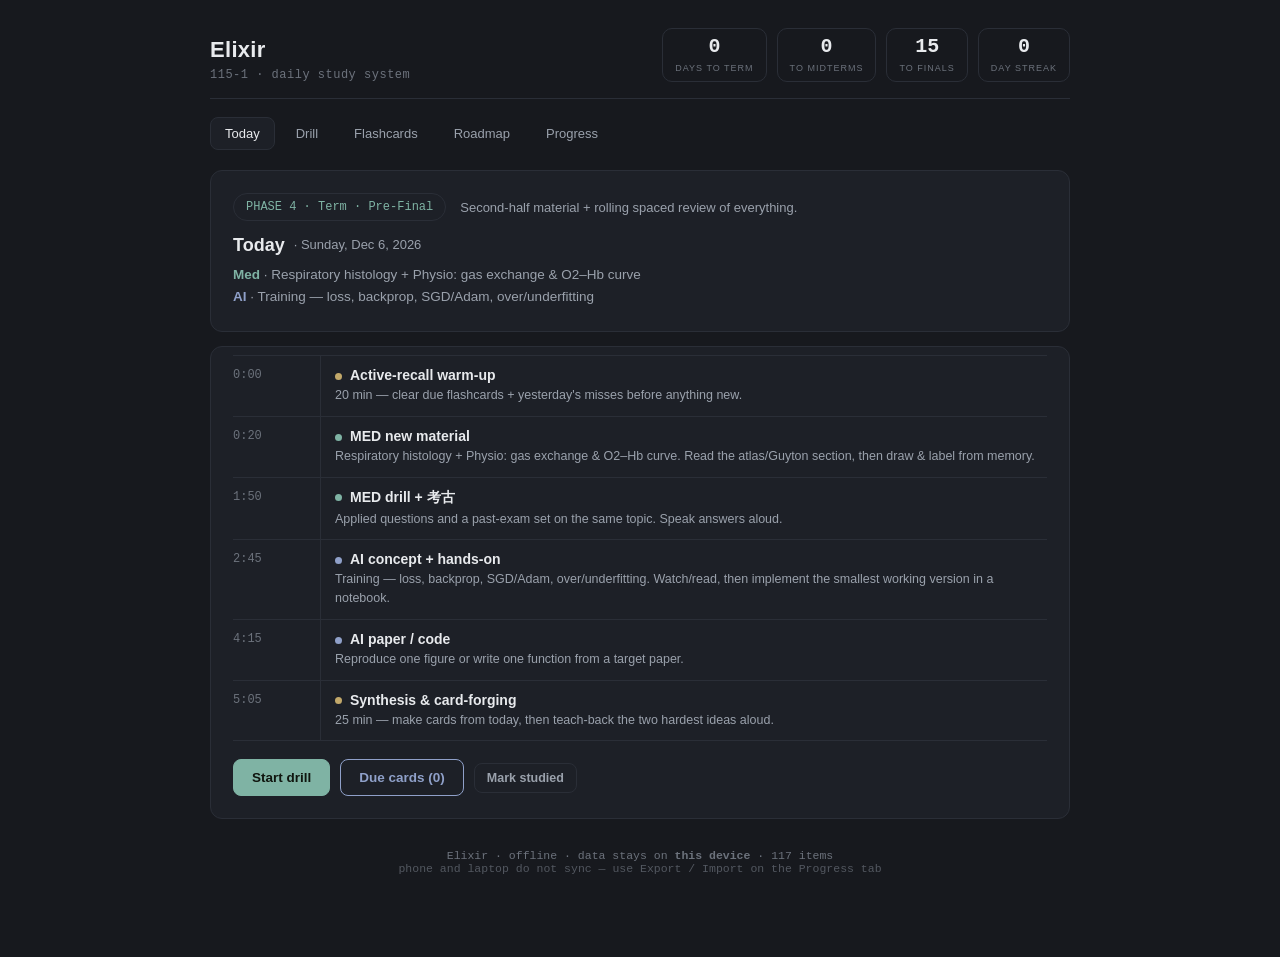
==== elixir/index.html @ cffb3dce "Site + Elixir web app" ====
<!DOCTYPE html>
<html lang="en">
<head>
<meta charset="UTF-8">
<meta name="viewport" content="width=device-width, initial-scale=1.0, viewport-fit=cover">
<meta name="description" content="Elixir — 115-1 daily study system: spaced repetition, drills, roadmap.">
<meta name="theme-color" content="#17191e">
<meta name="color-scheme" content="dark">
<link rel="manifest" href="./manifest.webmanifest">
<link rel="icon" href="./icon.svg" type="image/svg+xml">
<link rel="apple-touch-icon" href="./icon-180.png">
<meta name="apple-mobile-web-app-capable" content="yes">
<meta name="mobile-web-app-capable" content="yes">
<meta name="apple-mobile-web-app-status-bar-style" content="black-translucent">
<meta name="apple-mobile-web-app-title" content="Elixir">
<title>Elixir · 115-1</title>
<style>
:root{
  --bg:#17191e; --panel:#1d2027; --panel2:#1a1d23; --line:#2a2e37;
  --ink:#e8eaed; --dim:#9aa1ac; --faint:#6c727c;
  --acc:#7fb3a4; --acc2:#8fa0c9; --hot:#c07f79; --gold:#c2a86a; --good:#82b493;
  --med:#7fb3a4; --ai:#8fa0c9;
  --mono:ui-monospace,"SF Mono","JetBrains Mono",Menlo,Consolas,monospace;
  --sans:-apple-system,BlinkMacSystemFont,"Segoe UI",Roboto,"Noto Sans TC",sans-serif;
}
*{box-sizing:border-box}
html,body{margin:0;padding:0;background:var(--bg);color:var(--ink);font-family:var(--sans);-webkit-font-smoothing:antialiased}
body{min-height:100vh;background:var(--bg)}
.wrap{max-width:900px;margin:0 auto;padding:28px 20px 80px}
header{display:flex;align-items:flex-end;justify-content:space-between;gap:16px;flex-wrap:wrap;border-bottom:1px solid var(--line);padding-bottom:16px;margin-bottom:18px}
.brand h1{margin:0;font-size:22px;letter-spacing:.3px;font-weight:600}
.brand .sub{color:var(--faint);font-size:12px;margin-top:5px;font-family:var(--mono);letter-spacing:.5px}
.counters{display:flex;gap:10px;flex-wrap:wrap}
.count{background:transparent;border:1px solid var(--line);border-radius:10px;padding:8px 12px;text-align:center;min-width:72px}
.count .n{font-size:20px;font-weight:600;font-family:var(--mono);line-height:1;color:var(--ink)}
.count .l{font-size:9px;color:var(--faint);text-transform:uppercase;letter-spacing:1px;margin-top:6px}
.count.hot .n,.count.acc .n,.count.gold .n{color:var(--ink)}
nav{display:flex;gap:6px;flex-wrap:wrap;margin-bottom:20px}
nav button{background:transparent;border:1px solid transparent;color:var(--dim);padding:8px 14px;border-radius:8px;font-size:13px;font-weight:500;cursor:pointer;transition:.15s;font-family:var(--sans)}
nav button:hover{color:var(--ink)}
nav button.on{background:var(--panel);color:var(--ink);border-color:var(--line)}
.panel{background:var(--panel);border:1px solid var(--line);border-radius:12px;padding:22px;margin-bottom:14px}
.panel h2{margin:0 0 4px;font-size:18px;display:flex;align-items:center;gap:9px}
.panel h2 .tag{font-size:10px;font-family:var(--mono);padding:3px 8px;border-radius:6px;letter-spacing:.5px}
.tag.med{background:rgba(127,179,164,.16);color:var(--med)} .tag.ai{background:rgba(143,160,201,.16);color:var(--ai)}
.muted{color:var(--dim);font-size:13.5px;line-height:1.6}
.phase-banner{display:flex;align-items:center;gap:14px;flex-wrap:wrap;margin-bottom:14px}
.phase-pill{font-family:var(--mono);font-size:12px;padding:6px 12px;border-radius:20px;border:1px solid var(--line);color:var(--acc);background:transparent}
.phase-desc{color:var(--dim);font-size:13px}
.block{display:grid;grid-template-columns:88px 1fr;gap:0;border-top:1px solid var(--line)}
.block:last-child{border-bottom:1px solid var(--line)}
.block .t{font-family:var(--mono);font-size:12px;color:var(--faint);padding:12px 12px 12px 0;border-right:1px solid var(--line)}
.block .c{padding:11px 0 11px 14px}
.block .c .k{font-weight:600;font-size:14px}
.block .c .k .dot{display:inline-block;width:7px;height:7px;border-radius:50%;margin-right:8px;vertical-align:middle}
.dot.med{background:var(--med)} .dot.ai{background:var(--ai)} .dot.both{background:var(--gold)}
.block .c .d{color:var(--dim);font-size:12.5px;margin-top:3px;line-height:1.5}
.btn{background:var(--acc);color:#10160f;border:1px solid var(--acc);padding:10px 18px;border-radius:8px;font-weight:600;font-size:13.5px;cursor:pointer;font-family:var(--sans);transition:.15s}
.btn:hover{filter:brightness(1.06)}
.btn.ghost{background:transparent;border:1px solid var(--line);color:var(--dim)}
.btn.ghost:hover{border-color:var(--dim);color:var(--ink)}
.btn.ai{background:transparent;border:1px solid var(--acc2);color:var(--acc2)}
.btn.ai:hover{background:rgba(143,160,201,.08)}
.btn.hot{background:transparent;border:1px solid var(--hot);color:var(--hot)}
.btn.sm{padding:7px 12px;font-size:12.5px}
.row{display:flex;gap:10px;flex-wrap:wrap;align-items:center}
.chip{background:transparent;border:1px solid var(--line);border-radius:20px;padding:6px 13px;font-size:12.5px;color:var(--dim);cursor:pointer;user-select:none;transition:.12s}
.chip.on{border-color:var(--acc);color:var(--acc)}
.chip.ai.on{border-color:var(--acc2);color:var(--acc2)}
label.f{font-size:12px;color:var(--faint);text-transform:uppercase;letter-spacing:1px;display:block;margin:0 0 8px}
select,input[type=number]{background:var(--panel2);border:1px solid var(--line);color:var(--ink);border-radius:8px;padding:8px 11px;font-family:var(--mono);font-size:13px}
.q-card{background:var(--panel2);border:1px solid var(--line);border-radius:12px;padding:20px;margin-top:14px}
.q-meta{display:flex;justify-content:space-between;align-items:center;margin-bottom:12px;font-family:var(--mono);font-size:11px;color:var(--faint)}
.q-domain{padding:3px 9px;border-radius:6px;letter-spacing:.5px}
.q-text{font-size:16px;line-height:1.55;font-weight:500;margin-bottom:16px}
.opt{display:block;width:100%;text-align:left;background:var(--panel);border:1px solid var(--line);color:var(--ink);padding:13px 15px;border-radius:9px;margin-bottom:9px;cursor:pointer;font-size:14px;transition:.12s;font-family:var(--sans)}
.opt:hover{border-color:var(--acc)}
.opt.correct{border-color:var(--good);background:rgba(130,180,147,.12);color:#bfe6cd}
.opt.wrong{border-color:var(--hot);background:rgba(192,127,121,.12);color:#e6bdba}
.opt.dim{opacity:.5}
.opt .ltr{font-family:var(--mono);color:var(--faint);margin-right:10px}
.exp{background:rgba(143,160,201,.06);border-left:2px solid var(--acc2);border-radius:0 8px 8px 0;padding:13px 15px;margin-top:14px;font-size:13.5px;line-height:1.6;color:#cdd6e0}
.exp b{color:var(--gold)}
.reveal{border:1px dashed var(--line);border-radius:10px;padding:22px;text-align:center;color:var(--dim);cursor:pointer;margin-top:14px;font-size:14px}
.reveal:hover{border-color:var(--acc);color:var(--acc)}
.grade-row{display:flex;gap:9px;margin-top:16px}
.grade-row button{flex:1;padding:12px;border-radius:9px;border:1px solid var(--line);background:transparent;color:var(--ink);cursor:pointer;font-weight:600;font-size:13px}
.g-again{border-color:var(--hot)!important;color:#e6bdba}
.g-good{border-color:var(--good)!important;color:#bfe6cd}
.g-easy{border-color:var(--acc)!important;color:var(--acc)}
.grade-row button:hover{filter:brightness(1.15)}
.progress-bar{height:7px;background:var(--panel2);border-radius:20px;overflow:hidden;border:1px solid var(--line)}
.progress-bar > i{display:block;height:100%;background:var(--acc);border-radius:20px;transition:width .4s}
.stat-grid{display:grid;grid-template-columns:repeat(auto-fit,minmax(140px,1fr));gap:12px}
.stat{background:var(--panel2);border:1px solid var(--line);border-radius:10px;padding:15px}
.stat .v{font-size:24px;font-weight:600;font-family:var(--mono)}
.stat .k{font-size:11px;color:var(--faint);text-transform:uppercase;letter-spacing:1px;margin-top:4px}
.dombar{margin-top:10px}
.dombar .lab{display:flex;justify-content:space-between;font-size:12px;margin-bottom:4px}
.dombar .lab .pct{font-family:var(--mono);color:var(--dim)}
.rm-phase{border-left:2px solid var(--line);padding:2px 0 2px 16px;margin-bottom:20px;position:relative}
.rm-phase::before{content:"";position:absolute;left:-6px;top:5px;width:9px;height:9px;border-radius:50%;background:var(--acc)}
.rm-phase h3{margin:0 0 3px;font-size:15px}
.rm-phase .when{font-family:var(--mono);font-size:11.5px;color:var(--gold);margin-bottom:7px}
.rm-phase ul{margin:6px 0 0;padding-left:18px;color:var(--dim);font-size:13px;line-height:1.7}
.hide{display:none}
.foot{text-align:center;color:var(--faint);font-size:11.5px;margin-top:30px;font-family:var(--mono)}
.kbd{font-family:var(--mono);font-size:11px;background:var(--panel);border:1px solid var(--line);border-radius:5px;padding:2px 6px;color:var(--dim)}
.empty{text-align:center;padding:36px 20px;color:var(--faint)}

/* ============ mobile / touch ============ */
html{-webkit-text-size-adjust:100%}
*{-webkit-tap-highlight-color:rgba(127,179,164,.18)}
@supports(padding:max(0px)){
  body{padding-left:env(safe-area-inset-left);padding-right:env(safe-area-inset-right)}
}
@media (max-width:720px){
  .wrap{padding:16px 14px calc(60px + env(safe-area-inset-bottom))}
  header{flex-direction:column;align-items:stretch;gap:13px;padding-bottom:13px;margin-bottom:14px}
  .brand h1{font-size:20px}
  .counters{display:grid;grid-template-columns:repeat(4,1fr);gap:7px}
  .count{min-width:0;padding:8px 3px;border-radius:9px}
  .count .n{font-size:17px}
  .count .l{font-size:7.5px;letter-spacing:.4px;margin-top:5px}
  /* nav becomes a horizontally scrollable strip, bleeding to the screen edge */
  nav{flex-wrap:nowrap;overflow-x:auto;-webkit-overflow-scrolling:touch;scrollbar-width:none;
      margin:0 -14px 16px;padding:0 14px 4px;gap:4px}
  nav::-webkit-scrollbar{display:none}
  nav button{flex:0 0 auto;padding:10px 15px;font-size:13.5px;min-height:42px}
  .panel{padding:16px 14px;border-radius:11px;margin-bottom:12px}
  .panel h2{font-size:16px;flex-wrap:wrap}
  .muted{font-size:13px}
  .block{grid-template-columns:66px 1fr}
  .block .t{font-size:11px;padding:11px 8px}
  .q-card{padding:16px 14px}
  .q-text{font-size:15.5px}
  .opt{padding:14px 14px;font-size:14.5px;margin-bottom:8px}
  .exp{padding:12px 13px;font-size:13px}
  .reveal{padding:26px 16px}
  .grade-row{gap:7px}
  .grade-row button{padding:15px 6px;font-size:13px}
  .stat-grid{grid-template-columns:repeat(2,1fr);gap:10px}
  .stat{padding:13px}
  .stat .v{font-size:21px}
  .chip{padding:9px 14px;font-size:13px}
  .btn{min-height:44px;display:inline-flex;align-items:center;justify-content:center}
  .btn.sm{min-height:38px}
  /* 16px prevents iOS Safari from zooming in when a field gets focus */
  select,input[type=number]{min-height:44px;font-size:16px}
  .rm-phase{padding-left:14px}
  .foot{font-size:11px;margin-top:24px}
}
@media (max-width:380px){
  .counters{grid-template-columns:repeat(2,1fr)}
  .stat-grid{grid-template-columns:1fr}
  .block{grid-template-columns:58px 1fr}
}
/* standalone (added to home screen): pad for the status bar */
@media (display-mode:standalone){
  .wrap{padding-top:calc(18px + env(safe-area-inset-top))}
}
</style>
</head>
<body>
<div class="wrap">
  <header>
    <div class="brand">
      <h1>Elixir</h1>
      <div class="sub">115-1 · daily study system</div>
    </div>
    <div class="counters">
      <div class="count acc"><div class="n" id="cd-term">—</div><div class="l">days to term</div></div>
      <div class="count gold"><div class="n" id="cd-mid">—</div><div class="l">to midterms</div></div>
      <div class="count hot"><div class="n" id="cd-fin">—</div><div class="l">to finals</div></div>
      <div class="count"><div class="n" id="st-streak">0</div><div class="l">day streak</div></div>
    </div>
  </header>

  <nav id="nav">
    <button data-t="today" class="on">Today</button>
    <button data-t="drill">Drill</button>
    <button data-t="cards">Flashcards</button>
    <button data-t="roadmap">Roadmap</button>
    <button data-t="progress">Progress</button>
  </nav>

  <section id="today">
    <div class="panel">
      <div class="phase-banner">
        <span class="phase-pill" id="phase-pill">—</span>
        <span class="phase-desc" id="phase-desc"></span>
      </div>
      <h2>Today <span class="muted" id="today-date" style="font-weight:400;font-size:13px"></span></h2>
      <p class="muted" id="today-focus" style="margin:8px 0 2px"></p>
    </div>
    <div class="panel" style="padding-top:8px">
      <div id="schedule"></div>
      <div class="row" style="margin-top:18px">
        <button class="btn" onclick="go('drill');buildDrillFromToday()">Start drill</button>
        <button class="btn ai" onclick="go('cards')">Due cards (<span id="due-inline">0</span>)</button>
        <button class="btn ghost sm" onclick="logStudy()">Mark studied</button>
      </div>
    </div>
  </section>

  <section id="drill" class="hide">
    <div class="panel" id="drill-setup">
      <h2>Drill</h2>
      <p class="muted">Pick domains, then answer. No peeking.</p>
      <div style="margin-top:16px">
        <label class="f">Domains</label>
        <div class="row" id="dom-chips"></div>
      </div>
      <div class="row" style="margin-top:16px;gap:22px">
        <div><label class="f">Difficulty</label>
          <select id="d-diff"><option value="0">All</option><option value="1">1 · core</option><option value="2">2 · applied</option><option value="3" selected>3 · hard</option></select></div>
        <div><label class="f">Questions</label>
          <input type="number" id="d-count" value="20" min="3" max="60" style="width:80px"></div>
        <div style="align-self:flex-end"><button class="btn" onclick="startDrill()">Start →</button></div>
      </div>
    </div>
    <div id="drill-run" class="hide">
      <div class="panel">
        <div class="row" style="justify-content:space-between">
          <div class="muted" id="drill-prog" style="font-family:var(--mono)"></div>
          <div class="muted" id="drill-score" style="font-family:var(--mono)"></div>
        </div>
        <div class="progress-bar" style="margin-top:10px"><i id="drill-bar" style="width:0%"></i></div>
        <div id="drill-q"></div>
        <div class="row" style="margin-top:16px">
          <button class="btn ghost sm" id="drill-next" onclick="nextDrill()" disabled>Next →</button>
          <button class="btn ghost sm" onclick="quitDrill()">Quit</button>
        </div>
      </div>
    </div>
    <div id="drill-done" class="hide"></div>
  </section>

  <section id="cards" class="hide">
    <div class="panel">
      <h2>Spaced Repetition <span class="tag med" id="due-count">0 due</span></h2>
      <p class="muted">Leitner spaced repetition. Grade honestly — hard cards return sooner.</p>
      <div class="row" style="margin-top:14px">
        <button class="btn" onclick="startCards('due')">Study due cards</button>
        <button class="btn ai" onclick="startCards('new')">Learn new cards</button>
        <button class="btn ghost sm" onclick="startCards('all')">Cram all</button>
      </div>
    </div>
    <div id="card-run" class="hide"></div>
  </section>

  <section id="roadmap" class="hide">
    <div class="panel">
      <h2>Master Roadmap — Summer Runway → 115-1</h2>
      <p class="muted">Today is <b id="rm-today"></b>. Eight-week runway to pre-teach the core, then keep-up + spaced review through the term. Full detail in <span class="kbd">Roadmap.md</span>.</p>
      <div id="rm-body" style="margin-top:18px"></div>
    </div>
  </section>

  <section id="progress" class="hide">
    <div class="panel">
      <h2>Progress</h2>
      <div class="stat-grid" id="stat-grid" style="margin-top:8px"></div>
    </div>
    <div class="panel">
      <h2>Accuracy by domain</h2>
      <div id="dom-stats" style="margin-top:10px"></div>
    </div>
    <div class="panel">
      <h2>Card maturity (Leitner boxes)</h2>
      <div id="box-stats" style="margin-top:10px"></div>
      <div class="row" style="margin-top:18px">
        <button class="btn ghost sm" onclick="exportState()">Export progress (JSON)</button>
        <button class="btn ghost sm" onclick="importState()">Import progress (JSON)</button>
        <button class="btn ghost sm" onclick="resetState()">Reset all data</button>
      </div>
    </div>
  </section>

  <div class="foot">Elixir · offline · data stays on <b>this device</b> · <span id="bank-n"></span> items<br>
    <span style="opacity:.7">phone and laptop do not sync — use Export / Import on the Progress tab</span></div>
</div>

<script>
/* domains: AN=Anatomy PH=Physiology HI=Histology EM=Embryology CV=Computer Vision MI=Medical Imaging AI LLM=LLM basics */
const DOMAINS={AN:{n:"Anatomy",side:"med"},PH:{n:"Physiology",side:"med"},HI:{n:"Histology",side:"med"},EM:{n:"Embryology",side:"med"},CV:{n:"Computer Vision",side:"ai"},MI:{n:"Medical Imaging AI",side:"ai"},LLM:{n:"LLM Basics",side:"ai"}};
function m(dm,df,q,opts,ans,exp){return{dm,df,ty:"mcq",q,opts,ans,exp}}
function f(dm,df,q,ans,exp){return{dm,df,ty:"flash",q,ans,exp:exp||""}}
const BANK=[
m("AN",1,"A fracture at the surgical neck of the humerus most endangers which nerve?",["Radial nerve","Axillary nerve","Musculocutaneous nerve","Ulnar nerve"],1,"The <b>axillary nerve</b> (C5–C6) wraps the surgical neck with the posterior circumflex humeral artery. Injury → deltoid + teres minor weakness (impaired abduction) and 'regimental badge' sensory loss."),
m("AN",2,"An 'upper trunk' (C5–C6) brachial plexus injury classically produces which posture?",["Claw hand from a C8-T1 Klumpke injury","Waiter's tip, arm internally rotated","Wrist drop from a radial nerve lesion","Ape hand from a median nerve lesion"],1,"<b>Erb's palsy</b> (C5–C6) = 'waiter's tip'. Klumpke's (C8–T1) gives the claw hand."),
m("AN",1,"Which nerve is compressed in carpal tunnel syndrome?",["Ulnar nerve","Median nerve","Radial nerve","Anterior interosseous nerve"],1,"The <b>median nerve</b> travels with 9 flexor tendons under the flexor retinaculum. The ulnar nerve passes separately through Guyon's canal, so it is spared."),
m("AN",2,"The right recurrent laryngeal nerve hooks under which structure?",["Aortic arch","Right subclavian artery","Ligamentum arteriosum","Brachiocephalic vein"],1,"Right RLN loops under the <b>right subclavian artery</b>; the left loops under the aortic arch, so the left is more vulnerable to thoracic pathology."),
m("AN",2,"At which vertebral level does the IVC pass through the diaphragm?",["T8 (caval hiatus)","T10 (esophageal)","T12 (aortic)","L1"],0,"'T8 – ate (IVC); T10 – esophagus + vagus; T12 – aorta + thoracic duct + azygos.'"),
m("AN",3,"The floor of the anatomical snuffbox is formed mainly by which bone, whose fracture risks avascular necrosis?",["Lunate","Scaphoid","Trapezium","Hamate"],1,"The <b>scaphoid</b>'s retrograde blood supply means a waist fracture can cause AVN of the proximal pole. The radial artery crosses here."),
m("AN",1,"Which cranial nerves exit the jugular foramen?",["III, IV, VI","IX, X, XI","V1, V2, V3","VII, VIII"],1,"Jugular foramen: CN <b>IX, X, XI</b> plus the internal jugular vein and sigmoid sinus."),
f("AN",1,"Name the rotator cuff muscles (mnemonic).","SITS: Supraspinatus, Infraspinatus, Teres minor, Subscapularis.","Supraspinatus initiates abduction and is the most commonly torn; subscapularis internally rotates."),
f("AN",2,"Borders and contents of the femoral triangle.","Borders: inguinal ligament (sup), sartorius (lat), adductor longus (med). Floor: iliopsoas + pectineus. Contents lateral→medial = NAVEL: femoral Nerve, Artery, Vein, Empty space, Lymphatics.","The femoral nerve lies OUTSIDE the femoral sheath; artery, vein and canal are inside it."),
f("AN",2,"Unpaired anterior branches of the abdominal aorta and their levels.","Celiac trunk (T12), SMA (L1), IMA (L3).","These supply foregut, midgut and hindgut respectively — the same order as gut embryology."),
m("AN",2,"During a posterior triangle node biopsy, weakness of trapezius indicates injury to:",["Ansa cervicalis","Accessory nerve (CN XI)","Phrenic nerve","Long thoracic nerve"],1,"CN <b>XI</b> crosses the posterior triangle superficially → trapezius weakness (shoulder droop, weak shrug)."),
m("AN",3,"'Winging' of the scapula results from injury to which nerve/muscle?",["Long thoracic → serratus anterior","Thoracodorsal → latissimus dorsi","Dorsal scapular → rhomboids","Suprascapular → supraspinatus"],0,"The <b>long thoracic nerve (C5–C7)</b> supplies serratus anterior; injury → medial winging, worse on wall-push."),
f("AN",1,"Branches of the external carotid artery (mnemonic).","'Some Anatomists Like Freaking Out Poor Medical Students': Superior thyroid, Ascending pharyngeal, Lingual, Facial, Occipital, Posterior auricular, Maxillary, Superficial temporal.","Maxillary and superficial temporal are the terminal branches, within the parotid."),
m("AN",2,"Which structure passes through the foramen ovale of the sphenoid?",["Maxillary nerve (V2)","Mandibular nerve (V3)","Middle meningeal artery","Internal carotid artery"],1,"Foramen ovale → V3. V2 goes through foramen rotundum; the middle meningeal artery through foramen spinosum."),
m("PH",1,"The resting membrane potential of a neuron is closest to the equilibrium potential of which ion?",["Na+","K+","Ca2+","Cl-"],1,"At rest the membrane is most permeable to <b>K+</b>, so Vm sits near E_K (~ -90 mV). Opening Na+ channels drives depolarization toward E_Na."),
m("PH",2,"The plateau (phase 2) of a ventricular action potential is caused by:",["Fast Na+ influx through voltage-gated channels","Ca2+ influx balancing K+ efflux","K+ efflux with all Ca2+ channels shut","Cl- influx repolarizing the membrane"],1,"Phase 2 = inward <b>Ca2+ (L-type)</b> balancing outward K+, prolonging the AP and refractory period."),
m("PH",1,"By the Frank–Starling relationship, increasing preload (EDV) will:",["Decrease stroke volume","Increase stroke volume","Not change stroke volume","Decrease heart rate"],1,"Greater end-diastolic stretch → stronger contraction → <b>increased stroke volume</b>, matching output to venous return."),
m("PH",2,"Which change shifts the O2–hemoglobin curve to the RIGHT (offloading O2)?",["Decreased 2,3-BPG","Increased pH (alkalosis)","Increased CO2 and H+","Decreased temperature"],2,"Right shift = easier unloading: ↑CO2, ↑H+, ↑2,3-BPG, ↑temperature (<b>Bohr effect</b>). Fetal Hb and CO shift it left."),
m("PH",2,"Constriction of the EFFERENT arteriole (low-dose angiotensin II) has what effect on GFR?",["Decreases GFR","Increases GFR","No change","Abolishes filtration"],1,"Efferent constriction raises glomerular capillary pressure → <b>GFR rises</b> (filtration fraction increases). Afferent constriction lowers GFR."),
m("PH",2,"Which hormone increases collecting-duct water permeability via aquaporin-2?",["Aldosterone","ADH (vasopressin)","ANP","Renin"],1,"<b>ADH</b> binds V2 receptors → cAMP → inserts aquaporin-2 → water reabsorption. Aldosterone acts on Na+/K+ handling."),
m("PH",1,"The most important buffer system in blood plasma is:",["The phosphate buffer system","Bicarbonate / CO2","Hemoglobin in the blood","Ammonia in the renal tubule"],1,"The <b>bicarbonate–CO2</b> system dominates: CO2 tuned by lungs, HCO3- by kidney. pH = 6.1 + log([HCO3-]/(0.03·PCO2))."),
m("PH",3,"Renal clearance of which substance best estimates GFR?",["PAH","Glucose","Inulin","Creatinine (overestimates)"],2,"<b>Inulin</b> is freely filtered, not reabsorbed/secreted → clearance = GFR. PAH clearance ≈ renal plasma flow."),
f("PH",2,"State the Starling equation concept for capillary fluid movement.","Net filtration ∝ (Pc − Pi) − σ(πc − πi). Capillary hydrostatic pressure pushes fluid out; plasma oncotic pressure pulls it in.","Edema: ↑Pc (heart failure), ↓πc (hypoalbuminemia), ↑permeability, or lymphatic blockage."),
m("PH",1,"Insulin lowers glucose largely by translocating which transporter in muscle and fat?",["GLUT1","GLUT2","GLUT4","SGLT1"],2,"Insulin recruits <b>GLUT4</b> to the membrane. Brain (GLUT1/3) and liver/β-cells (GLUT2) are insulin-independent for uptake."),
m("PH",2,"The intrinsic rhythm of breathing is generated primarily by:",["Pontine pneumotaxic center","Pre-Bötzinger complex (medulla)","Carotid body","Hypothalamus"],1,"The <b>pre-Bötzinger complex</b> generates inspiratory rhythm; central chemoreceptors sense CSF pH (a proxy for CO2)."),
f("PH",2,"Distinguish obstructive vs restrictive lung disease by spirometry.","Obstructive (asthma, COPD): FEV1/FVC < 0.7. Restrictive (fibrosis): FEV1/FVC normal or high, but FVC and TLC reduced.","Obstruction: FEV1 falls more than FVC. Restriction: volumes shrink proportionally."),
m("PH",1,"At the neuromuscular junction, the transmitter and receptor are:",["Norepinephrine acting on α1 adrenoceptors","Acetylcholine on nicotinic receptors","Glutamate acting on NMDA receptors","Dopamine acting on D2 receptors"],1,"Motor neurons release <b>acetylcholine</b> onto <b>nicotinic</b> receptors; acetylcholinesterase terminates the signal."),
m("PH",2,"A rise in arterial pressure triggers the baroreceptor reflex, which:",["Increases sympathetic outflow to the heart","Decreases heart rate via increased vagal tone","Constricts arterioles to raise resistance","Raises arterial pressure still further"],1,"↑BP stretches carotid sinus (IX) and aortic arch (X) → medulla ↓sympathetic, ↑parasympathetic → <b>↓HR</b> and vasodilation."),
f("PH",3,"What generates the SA node pacemaker potential (phase 4)?","The 'funny' current I_f: Na+ influx through HCN channels, aided by T- then L-type Ca2+ channels, drifting to threshold.","Sympathetic (β1, cAMP) steepens phase 4 → faster; vagal ACh (M2) flattens it → slower."),
m("HI",1,"The epithelium lining the trachea is:",["Simple squamous, as in the alveoli","Pseudostratified ciliated columnar","Stratified squamous keratinized, as in skin","Transitional urothelium, as in the bladder"],1,"<b>Pseudostratified ciliated columnar</b> epithelium with goblet cells forms the mucociliary escalator."),
f("HI",1,"Three types of cartilage and a signature location for each.","Hyaline (articular/respiratory — most common), Elastic (ear, epiglottis), Fibrocartilage (IV discs, menisci, pubic symphysis).","Fibrocartilage has type I collagen and no perichondrium; it resists tension and compression."),
m("HI",1,"Multinucleated bone cells that resorb matrix, from the monocyte lineage, are:",["Osteoblasts","Osteocytes","Osteoclasts","Chondrocytes"],2,"<b>Osteoclasts</b> resorb bone in Howship's lacunae via H+ and cathepsin K. Osteoblasts build osteoid; trapped ones become osteocytes."),
m("HI",2,"Which junction forms the paracellular seal of the blood–brain barrier and apical epithelial seal?",["Desmosome (macula adherens)","Tight junction (zonula occludens)","Gap junction (connexon channels)","Hemidesmosome to the basement membrane"],1,"<b>Tight junctions</b> block paracellular flow and set apical–basal polarity. Desmosomes give strength; gap junctions couple cells."),
m("HI",2,"Kupffer cells are the resident macrophages of the:",["Renal glomerulus","Liver sinusoids","Splenic red pulp","Alveoli"],1,"<b>Kupffer cells</b> line hepatic sinusoids and clear gut-derived bacteria and aged RBCs."),
m("HI",2,"The epithelium of the urinary bladder is:",["Simple columnar","Transitional (urothelium)","Stratified squamous","Pseudostratified"],1,"<b>Transitional epithelium</b> has 'umbrella' cells that flatten as the bladder fills, remaining impermeable to urine."),
f("HI",1,"H&E staining: what do hematoxylin and eosin bind?","Hematoxylin (basic) stains acidic/basophilic structures blue-purple (nuclei, rough ER). Eosin (acidic) stains basic/eosinophilic structures pink (cytoplasm, collagen).","A plasma cell (rich rough ER) looks basophilic; collagen looks eosinophilic."),
f("HI",2,"Histological features of the three muscle types.","Skeletal: striated, multinucleated, peripheral nuclei. Cardiac: striated, central nucleus, intercalated discs. Smooth: non-striated, spindle cells, central single nucleus.","Intercalated discs (desmosomes + gap junctions) are the cardiac hallmark."),
m("HI",2,"In the renal corpuscle, the cells with foot processes (pedicels) forming filtration slits are:",["Mesangial cells","Podocytes","Endothelial cells","Juxtaglomerular cells"],1,"<b>Podocytes</b> (visceral Bowman's capsule) form slit diaphragms — the final size/charge barrier of the glomerular filter."),
m("HI",2,"Type II pneumocytes are characterized by:",["Thin cytoplasm specialized for gas exchange","Surfactant secretion and lamellar bodies","Forming the supporting bronchial cartilage","A ciliated apical surface clearing mucus"],1,"<b>Type II pneumocytes</b> are cuboidal, contain lamellar bodies, secrete surfactant, and act as alveolar stem cells. Type I do the gas exchange."),
f("HI",1,"Layers of the GI tract wall from lumen outward.","Mucosa (epithelium + lamina propria + muscularis mucosae), Submucosa (Meissner's plexus), Muscularis externa (Auerbach's plexus), Serosa/adventitia.","Submucosal (Meissner) plexus controls secretion; myenteric (Auerbach) plexus controls motility."),
m("HI",3,"The exocrine pancreas secretes enzymes from which structures; endocrine hormones from which?",["Islets / acini","Acini / islets of Langerhans","Ducts / acini","Centroacinar cells / ducts"],1,"Exocrine <b>acini</b> secrete zymogens; endocrine <b>islets of Langerhans</b> release insulin (β), glucagon (α), somatostatin (δ)."),
m("EM",1,"The three germ layers are established during which process, in which week?",["Fertilization, week 1","Gastrulation, week 3","Neurulation, week 4","Implantation, week 2"],1,"<b>Gastrulation</b> (week 3) converts the bilaminar disc into ectoderm, mesoderm and endoderm via the primitive streak."),
f("EM",1,"Major derivatives of ectoderm (including neural crest).","Surface ectoderm → epidermis, lens, inner ear. Neuroectoderm → CNS, retina. Neural crest → PNS ganglia, Schwann cells, melanocytes, adrenal medulla, aorticopulmonary septum, most facial bones.","Neural crest is the 'fourth germ layer'; its wide migration links skin, nerve and heart defects."),
m("EM",2,"Failure of the anterior (cranial) neuropore to close produces:",["Spina bifida","Anencephaly","Meningocele","Holoprosencephaly"],1,"Cranial neuropore failure → <b>anencephaly</b>. Caudal failure → spina bifida. Both are reduced by folate and raise maternal AFP."),
m("EM",2,"Pharyngeal arch 1 gives the muscles of mastication and which cranial nerve?",["CN VII (facial)","CN V (trigeminal)","CN IX (glossopharyngeal)","CN X (vagus)"],1,"Arch 1 → muscles of mastication, malleus/incus, maxilla & mandible, innervated by <b>CN V</b>. Arch 2 → VII, arch 3 → IX, arches 4/6 → X."),
f("EM",2,"Fates of the pharyngeal arch arteries (3rd, 4th, 6th).","3rd → common carotid + proximal internal carotid. 4th → arch of aorta (left) / proximal right subclavian (right). 6th → pulmonary arteries and (left) ductus arteriosus.","This asymmetry explains the recurrent laryngeal nerve courses."),
m("EM",2,"In the fetal heart, the foramen ovale shunts blood:",["Left atrium to right atrium","Right atrium to left atrium","Aorta to pulmonary artery","Ventricle to atrium"],1,"The <b>foramen ovale</b> shunts oxygenated blood right→left atrium, bypassing the lungs; it closes to the fossa ovalis."),
m("EM",3,"The adult ligamentum teres of the liver is the remnant of the:",["Ductus venosus","Umbilical vein","Umbilical arteries","Vitelline duct"],1,"The obliterated <b>umbilical vein</b> becomes the ligamentum teres. Ductus venosus → ligamentum venosum; umbilical arteries → medial umbilical ligaments."),
f("EM",2,"Subdivisions of mesoderm and their key derivatives.","Paraxial → somites → sclerotome (vertebrae), myotome (muscle), dermatome (dermis). Intermediate → urogenital. Lateral plate → somatic (body wall) + splanchnic (visceral muscle, heart).","Somites appear craniocaudally (~day 20) and are used to age embryos."),
m("EM",3,"Esophageal atresia with tracheoesophageal fistula arises from abnormal development of the:",["Urorectal septum","Tracheoesophageal septum","Pleuroperitoneal membrane","Bucconasal membrane"],1,"Faulty <b>tracheoesophageal septum</b> partitioning of the foregut. Clue: polyhydramnios, then choking and failure to pass an NG tube."),
m("EM",2,"The definitive adult kidney develops from:",["Pronephros","Mesonephros","Metanephros","Allantois"],2,"The <b>metanephros</b> (ureteric bud + metanephric mesenchyme) forms the adult kidney and ascends from pelvis to abdomen."),
f("EM",1,"Major derivatives of endoderm.","Epithelial lining of GI and respiratory tracts; parenchyma of liver, pancreas, thyroid, parathyroid, thymus; lining of bladder and urethra.","Endoderm makes linings and glands; the surrounding wall is splanchnic mesoderm."),
m("EM",3,"Monochorionic–monoamniotic twins result from splitting of the inner cell mass at approximately:",["Day 1–3","Day 4–7","Day 8–13","After day 13"],2,"Splitting at <b>day 8–13</b> → mono/mono (shared chorion + amnion). After day 13 → conjoined; before day 8 → di/di."),
m("CV",1,"The primary purpose of a convolutional layer is to:",["Fully connect every pixel to every output unit","Extract local features with shared filters","Normalize raw pixel intensities across the image","Reduce the whole image to a single scalar"],1,"Convolution slides learnable <b>filters</b> across the image, using locality and <b>weight sharing</b> → translation equivariance and few parameters."),
m("CV",1,"Max-pooling mainly provides:",["Adding many more learnable parameters","Downsampling and local translation invariance","Increasing the spatial resolution of maps","Providing nonlinearity, the way ReLU does"],1,"<b>Pooling</b> shrinks spatial dimensions, enlarges the receptive field, and gives small-shift invariance, with no learnable weights."),
m("CV",2,"For input W, filter F, padding P, stride S, the output width is:",["W·F/S, rounded down to floor","(W − F + 2P)/S + 1","W − F − 2P","(W + F)/S, rounded up"],1,"Output = <b>(W − F + 2P)/S + 1</b>. 'Same' padding with stride 1 keeps size; stride > 1 downsamples."),
m("CV",2,"A 1×1 convolution is most useful for:",["Detecting oriented edges in the image","Channel-wise dimensionality reduction and mixing","Increasing the spatial resolution of features","Removing nonlinearity from the network"],1,"A <b>1×1 conv</b> mixes channels at each pixel — a cheap bottleneck to cut/expand depth (Inception, ResNet)."),
m("CV",2,"The vanishing-gradient problem in deep nets is best mitigated by:",["Using sigmoid activations throughout","Residual (skip) connections and ReLU","Simply using a much larger learning rate","Removing all normalization layers"],1,"<b>Residual connections</b> pass gradients through identity shortcuts; <b>ReLU</b> avoids saturation; BN and good init help. This makes 50–100+ layer nets trainable."),
f("CV",1,"Define the receptive field of a neuron in a CNN.","The region of the input image that can influence that neuron's activation. It grows with depth, larger kernels, stride, and dilation.","For segmentation you need a receptive field large enough to cover the object — hence downsampling or dilated convolutions."),
f("CV",1,"What is IoU (Intersection over Union) and where is it used?","IoU = area(overlap) / area(union) of prediction vs ground truth. Used for detection (boxes) and segmentation.","Detections often count as correct at IoU ≥ 0.5; segmentation reports mean IoU."),
m("CV",2,"Batch normalization improves training mainly by:",["Adding extra parameters to the loss term","Normalizing activations per mini-batch","Replacing the optimizer with a better one","Removing the need for training data"],1,"<b>BatchNorm</b> standardizes activations then applies learnable γ, β. It stabilizes and speeds training and adds mild regularization."),
m("CV",1,"Why is cross-entropy preferred over MSE for classification?",["It is simply faster to compute each step","It matches softmax probability outputs","It ignores the ground-truth class labels","It single-handedly prevents overfitting"],1,"<b>Cross-entropy</b> pairs with softmax and penalizes confident wrong predictions strongly, avoiding the stalls MSE can cause on saturated outputs."),
f("CV",1,"What is transfer learning and why is it vital for medical imaging?","Pretrain on a large dataset (ImageNet), then fine-tune on the smaller target task. Medical datasets are small and costly to label, so reusing learned low-level features improves data efficiency.","Options: freeze early layers + train the head, or fine-tune all at a low learning rate."),
m("CV",2,"Dropout reduces overfitting by:",["Permanently deleting part of the training data","Randomly zeroing activations during training","Increasing the optimizer's learning rate","Adding many more layers to the network"],1,"<b>Dropout</b> drops units each step, preventing co-adaptation (like an ensemble). It is disabled at inference."),
m("CV",1,"The softmax function converts a vector of logits into:",["A single integer class label","A probability distribution that sums to 1","A binary foreground/background mask","Per-channel normalized pixel values"],1,"<b>Softmax</b> exponentiates and normalizes logits into class probabilities summing to 1."),
f("CV",2,"Contrast a convolutional layer with a fully-connected layer.","Conv: local receptive field + weight sharing → few parameters, preserves spatial structure, translation-equivariant. FC: every input connects to every output → many parameters, no spatial prior.","CNNs use conv layers for feature extraction and a small FC head for the decision."),
m("CV",2,"Common data augmentations for natural images include all EXCEPT:",["Random flips and crops","Color jitter and rotation","Relabeling classes at random","Random erasing / scaling"],2,"Augmentation must <b>preserve the label</b>. Randomly changing labels just injects noise. (Flips can be unsafe for laterality-sensitive medical images.)"),
m("MI",1,"The defining feature of U-Net is:",["A single fully-connected classifier","An encoder–decoder with skip connections","Recurrent layers","No downsampling"],1,"<b>U-Net</b> pairs a contracting encoder with an expanding decoder plus <b>skip connections</b> that recover fine boundaries — ideal for biomedical segmentation with little data."),
f("MI",1,"Define the Dice coefficient and why it suits medical segmentation.","Dice = 2|A∩B| / (|A|+|B|). It emphasizes the small foreground and is robust to a huge background, unlike pixel accuracy.","Dice loss = 1 − Dice, often combined with cross-entropy or focal loss for class imbalance."),
m("MI",2,"Why are Dice/focal losses preferred over plain pixel cross-entropy in tumor MRI?",["Tumors always occupy most of the image","Severe foreground/background class imbalance","MRI scans contain essentially no noise","These losses need no ground-truth labels"],1,"The tumor is a tiny fraction of voxels, so pixel cross-entropy is dominated by background. <b>Dice/focal</b> up-weight the rare foreground."),
m("MI",2,"On which MRI sequence do edema and CSF appear bright?",["T1-weighted","T2-weighted / FLAIR","Diffusion b0 only","T1 post-contrast"],1,"On <b>T2/FLAIR</b>, fluid/edema is bright (FLAIR nulls pure CSF). T1 shows anatomy; T1+gadolinium highlights enhancing tumor."),
f("MI",1,"What is the BraTS dataset and its label structure?","BraTS = Brain Tumor Segmentation benchmark: multi-parametric MRI (T1, T1-contrast, T2, FLAIR) with labels for enhancing tumor, peritumoral edema, and necrotic/non-enhancing core.","Eval regions: Whole Tumor, Tumor Core, Enhancing Tumor, scored by Dice and Hausdorff."),
m("MI",2,"The key idea of the Swin Transformer for dense prediction is:",["Full global attention over every pixel pair","Hierarchical shifted-window self-attention","Using no attention mechanism at all","Relying only on 1×1 convolutions"],1,"<b>Swin</b> computes attention within local windows (linear cost) and 'shifts' them between layers, with a hierarchical design for multi-scale features."),
m("MI",3,"Compared with a plain ViT, windowed self-attention in Swin primarily reduces:",["The model's segmentation accuracy","Complexity from quadratic to ~linear","The number of output classes predicted","The amount of training data required"],1,"Global attention is O(N²) in tokens. <b>Windowed attention</b> restricts it to fixed windows → ~O(N); shifting restores cross-window flow."),
f("MI",2,"What is multi-task learning and why did Swin-HAFNet use it for brain tumors?","Training one network for several tasks (segmentation + classification) with shared features; the tasks regularize each other, improving generalization and data efficiency.","Features good for 'where is the tumor' also inform 'what type', so joint training can beat two isolated models."),
m("MI",2,"Hounsfield Units are a quantitative scale used in which modality?",["MRI","CT","Ultrasound","PET"],1,"<b>HU</b> calibrate CT: water = 0, air = −1000, bone ≈ +1000. Windowing selects the HU range shown. MRI intensities are not standardized like this."),
m("MI",1,"For a tumor-detection model, sensitivity is defined as:",["TN/(TN+FP)","TP/(TP+FN)","TP/(TP+FP)","(TP+TN)/all"],1,"<b>Sensitivity (recall)</b> = TP/(TP+FN). Specificity = TN/(TN+FP). Screening usually prioritizes sensitivity."),
f("MI",2,"Trade-off of 3D vs 2D CNNs for volumetric CT/MRI.","3D CNNs capture inter-slice context but cost far more memory/compute, needing patch-based training. 2D CNNs are cheap and reuse pretrained backbones but ignore through-plane context.","A common compromise is 2.5D (adjacent slices as channels) or patch-based 3D U-Nets."),
m("MI",2,"The single biggest practical challenge of medical imaging datasets is:",["Having far too much labeled data available","Limited labels, imbalance, domain shift","No medical image file formats existing","Images being too small to carry information"],1,"Annotation is scarce and costly, lesions are rare, and models often fail across scanners (<b>domain shift</b>) — hence augmentation, transfer learning, cross-site validation."),
m("LLM",1,"The core mechanism letting a Transformer relate distant tokens in parallel is:",["Convolution","Self-attention","Recurrence (LSTM)","Pooling"],1,"<b>Self-attention</b> lets every token attend to every other in one step, capturing long-range dependencies with massive parallelism."),
f("LLM",1,"Write scaled dot-product attention and explain the scaling term.","Attention(Q,K,V) = softmax(QKᵀ / √d_k) · V. Dividing by √d_k keeps dot products from growing with dimension and saturating the softmax.","Q=queries, K=keys, V=values: how much each token reads from every other token."),
m("LLM",1,"Why do Transformers need positional encodings?",["To add color information to the tokens","Self-attention is order-invariant","To reduce the number of parameters","To split the raw text into tokens"],1,"Self-attention treats input as a <b>set</b>. Positional encodings (sinusoidal, learned, or rotary) add order so 'dog bites man' ≠ 'man bites dog'."),
m("LLM",2,"BERT differs from GPT primarily in that BERT is:",["Autoregressive, predicting strictly left-to-right","Bidirectional, trained with masked-language modeling","Built without any Transformer layers","Designed only for image inputs"],1,"<b>BERT</b> is an encoder trained by masking tokens (understanding). <b>GPT</b> is a decoder trained on next-token prediction (generation)."),
f("LLM",1,"What is the pretraining objective of a GPT-style model?","Autoregressive next-token prediction: given tokens 1..t, predict t+1, maximizing corpus likelihood. No labels needed — the text supervises itself.","This self-supervised objective on huge corpora yields broad language competence before fine-tuning."),
m("LLM",2,"Multi-head attention is used because it:",["Shrinks the tokenizer's vocabulary size","It attends to many subspaces at once","Removes the need for any training","Encodes only image inputs, not text"],1,"<b>Multiple heads</b> learn different relations (syntax, coreference, position) in parallel, then concatenate and project."),
f("LLM",1,"What is subword tokenization (BPE) and why use it?","Byte-Pair Encoding merges frequent character pairs into subword units — a fixed vocab balancing sequence length and coverage. Rare words split into known pieces, avoiding out-of-vocabulary failures.","So 'unhappiness' → 'un'+'happi'+'ness', and a novel drug name still tokenizes."),
m("LLM",2,"In-context learning differs from fine-tuning in that it:",["Permanently updates the model's weights","Uses prompt examples, no weight update","Requires retraining the model from scratch","Works only for image inputs"],1,"<b>In-context learning</b> conditions on prompt examples with frozen weights. Fine-tuning updates parameters. ICL is limited by the context window."),
m("LLM",2,"The sampling 'temperature' parameter controls:",["The overall size of the model","Diversity of the generated tokens","The choice of subword tokenizer","The maximum context length"],1,"<b>Temperature</b> scales logits before softmax: low → near-deterministic, high → more diverse (and riskier) output."),
f("LLM",2,"What is Retrieval-Augmented Generation (RAG) and one benefit for medicine?","RAG retrieves relevant documents from a knowledge base and feeds them into the prompt, so the model conditions on them. Benefit: grounds answers in current, verifiable sources and reduces hallucination.","Vital in medicine, where facts change and citations matter — the model can quote a retrieved guideline."),
m("LLM",2,"The 'context window' of an LLM is:",["The total size of its training set","The max tokens processed at once","The number of Transformer layers","The amount of GPU memory available"],1,"The <b>context window</b> caps tokens (prompt + generation) attended to at once. Long inputs motivate chunking, summarization, or RAG."),
f("LLM",3,"What is LoRA and why is it useful for domain adaptation (e.g., a medical LLM)?","LoRA freezes the base model and trains small low-rank matrices injected into the weight updates, adapting a huge model with few trainable parameters and little memory; adapters can be swapped per domain.","This makes specializing a general LLM on medical text cheap, without storing a full fine-tuned copy per task."),
m("LLM",3,"An encoder-only model (e.g., BERT) is generally the best fit for which task?",["Open-ended long-form story generation","Classification and embedding tasks","Free-form autoregressive chat replies","Rendering photorealistic images"],1,"Encoder-only models produce bidirectional <b>embeddings</b> — ideal for classification, retrieval, token labeling (NER on clinical notes). Generation favors decoder-only models."),
/* ---- ADVANCED SET · boundary-pushers (difficulty 3) ---- */
m("AN",3,"A patient with cavernous sinus thrombosis develops a lateral gaze palsy before other deficits. Which nerve, running through the sinus next to the internal carotid rather than in its lateral wall, explains this?",["CN III (oculomotor)","CN IV (trochlear)","CN V2 (maxillary)","CN VI (abducens)"],3,"<b>CN VI</b> runs through the middle of the cavernous sinus beside the ICA, so it is often affected first. III, IV, V1 and V2 sit in the lateral wall. Lateral gaze fails because VI drives lateral rectus."),
m("AN",3,"A mid-shaft humeral fracture injuring the nerve in the radial (spiral) groove classically causes:",["Claw hand from an ulnar nerve lesion","Wrist drop with preserved elbow extension","Waiter's tip posture from a C5-C6 injury","Loss of shoulder abduction from axillary injury"],1,"<b>Radial nerve</b> in the spiral groove: triceps branches leave proximally (elbow extension spared) but wrist/finger extensors are lost → <b>wrist drop</b>, with sensory loss over the dorsal first web space."),
m("AN",3,"Esophageal varices arise at a porto-systemic anastomosis between the portal left gastric vein and which systemic channel?",["The superior rectal vein of the rectum","Esophageal veins draining to the azygos","Paraumbilical veins around the umbilicus","The splenic vein behind the pancreas"],1,"Left gastric (portal) meets <b>esophageal veins of the azygos system</b> (systemic). Portal hypertension backs this up into varices. Rectal route → hemorrhoids; paraumbilical → caput medusae."),
f("AN",3,"List, in order, the layers a needle traverses in a midline lumbar puncture.","Skin → superficial fascia → supraspinous ligament → interspinous ligament → ligamentum flavum → epidural space (fat and venous plexus) → dura mater → arachnoid → subarachnoid space (CSF).","Entry is below L2 to avoid the conus medullaris (typically L3–L4 or L4–L5); the pia is not pierced."),
m("PH",3,"Arterial blood gas shows pH 7.31, PaCO2 60 mmHg, HCO3- 30 mEq/L. The primary disturbance is:",["Metabolic acidosis with respiratory compensation","Respiratory acidosis with renal compensation","Respiratory alkalosis from hyperventilation","Metabolic alkalosis with respiratory compensation"],1,"Low pH with high PaCO2 = <b>respiratory acidosis</b>; the elevated HCO3- signals chronic renal compensation (about +3.5 mEq HCO3- per +10 mmHg CO2)."),
m("PH",3,"With intracellular [K+] = 140 and extracellular [K+] = 4 mM at body temperature, the K+ equilibrium potential is closest to:",["-90 mV","-60 mV","0 mV","+60 mV"],0,"E_K = 61 × log10(4/140) is about <b>-95 mV</b>. Because the resting membrane is most permeable to K+, resting potential sits near this value."),
m("PH",3,"In the left-ventricular pressure-volume loop, the phase between mitral-valve closure and aortic-valve opening is:",["Ventricular filling","Isovolumetric contraction","Ejection","Isovolumetric relaxation"],1,"Both valves shut, volume fixed, pressure rising = <b>isovolumetric contraction</b>, ending when LV pressure exceeds aortic pressure and the aortic valve opens."),
f("PH",3,"Using Laplace's law, explain why small alveoli tend to empty into large ones without surfactant.","Collapsing pressure P = 2T/r. For a fixed surface tension T, a smaller radius r gives a higher pressure, so small alveoli would empty into larger ones. Surfactant lowers T more as alveoli shrink, equalizing pressures.","Surfactant from type II pneumocytes also lowers the work of breathing; deficiency causes neonatal respiratory distress syndrome."),
m("HI",3,"Rod- or tennis-racket-shaped Birbeck granules on electron microscopy identify:",["Mast cells of the connective tissue","Langerhans (dendritic) cells","Antibody-secreting plasma cells","Kupffer cells of the liver sinusoids"],1,"<b>Langerhans cells</b> are epidermal antigen-presenting dendritic cells; Birbeck granules are their hallmark. Clonal proliferation = Langerhans cell histiocytosis."),
m("HI",3,"Reinke crystals are a histologic hallmark of which cell?",["Sertoli cell","Leydig cell","Granulosa cell","Theca cell"],1,"<b>Leydig cells</b> of the testicular interstitium produce testosterone and contain eosinophilic Reinke crystals. Sertoli cells instead nurse developing sperm inside the tubule."),
f("HI",3,"What are Weibel-Palade bodies and which cell contains them?","Rod-shaped storage granules in vascular endothelial cells that hold von Willebrand factor and P-selectin.","On activation they release vWF (platelet adhesion) and present P-selectin (leukocyte rolling), linking endothelium to hemostasis and inflammation."),
m("EM",3,"DiGeorge syndrome (22q11.2 deletion) with absent thymus and parathyroids reflects maldevelopment of which pharyngeal pouches?",["1st and 2nd","2nd and 3rd","3rd and 4th","4th and 6th"],2,"The <b>3rd and 4th pharyngeal pouches</b> form thymus and parathyroids; failure gives T-cell deficiency, hypocalcemia, and conotruncal cardiac defects."),
m("EM",3,"Meckel's diverticulum is a persistent remnant of the:",["The allantois of the bladder","Vitelline (omphalomesenteric) duct","The urachus at the bladder apex","The ductus venosus of the liver"],1,"A <b>vitelline duct</b> remnant (rule of 2s). Ectopic gastric or pancreatic mucosa can bleed painlessly in a young child."),
m("EM",3,"The double-bubble sign of duodenal atresia results from failure of:",["Normal rotation of the midgut loop","Recanalization of the duodenal lumen","Septation of the trachea from the esophagus","Closure of the vitelline duct"],1,"The duodenum is transiently a solid cord that must <b>recanalize</b>; failure → atresia with a double bubble. Associated with Down syndrome."),
f("EM",3,"In a male fetus, what causes the Mullerian ducts to regress while the Wolffian ducts persist?","Anti-Mullerian hormone (AMH) from Sertoli cells regresses the Mullerian (paramesonephric) ducts, while testosterone from Leydig cells maintains the Wolffian (mesonephric) ducts → epididymis, vas deferens, seminal vesicles.","Loss of AMH or its receptor causes persistent Mullerian duct syndrome — a uterus and tubes in a phenotypic male."),
m("CV",3,"A 3×3 convolution with dilation rate 2 has an effective receptive field of:",["3×3","5×5","7×7","9×9"],1,"Dilation d expands the kernel to (k-1)·d + 1 = (3-1)·2 + 1 = <b>5×5</b>, enlarging the receptive field with no extra parameters (atrous convolution, DeepLab)."),
m("CV",3,"To upsample feature maps inside a segmentation decoder, the learnable operation typically used is:",["Max pooling over local windows","Transposed convolution","A pointwise 1×1 convolution","Global average pooling of the map"],1,"A <b>transposed convolution</b> learns the upsampling. To avoid checkerboard artifacts, many U-Nets use bilinear upsampling then an ordinary convolution."),
m("CV",3,"At inference time, batch normalization uses:",["Statistics of the current test batch","Running mean/variance from training","No normalization at all at test time","Per-image layer-norm statistics"],1,"BN switches to <b>stored running statistics</b> at inference, so a prediction never depends on which other samples share its batch."),
f("CV",3,"State the complexity of full self-attention in the token count n, and how Swin reduces it.","Full self-attention is O(n² · d), quadratic in the number of tokens. Swin restricts attention to fixed-size local windows (about O(n)) and shifts the windows between layers so information still crosses boundaries.","This linearization makes vision transformers practical on high-resolution medical images."),
m("MI",3,"Alongside Dice, brain-tumor benchmarks report the 95% Hausdorff distance to capture:",["The mean volumetric overlap","The worst-case boundary deviation","The average voxel intensity error","The model's inference latency"],1,"<b>Hausdorff distance</b> measures the largest surface-to-surface deviation, exposing spurious or missed regions that a volumetric Dice can average away."),
m("MI",3,"The Tversky loss generalizes the Dice loss by:",["Adding an L2 weight-decay term","Weighting FP versus FN separately","Removing the softmax from the output","Applying Hounsfield-unit windowing"],1,"Tuning the α and β weights lets you penalize <b>false negatives</b> more heavily — raising sensitivity for small lesions in imbalanced tumor segmentation."),
f("MI",3,"Why is self-supervised pretraining especially valuable in medical imaging?","Expert labels are scarce and expensive, while unlabeled scans are abundant. Pretext tasks (masked-image modeling, contrastive learning) learn representations from unlabeled data, after which a small labeled set fine-tunes them.","It improves data efficiency and robustness to scanner and domain shift — a central obstacle in clinical AI."),
m("LLM",3,"During autoregressive generation, the KV cache exists to:",["Store the gradients needed for backprop","Avoid recomputing past keys/values","Compress the model's token vocabulary","Mask out all of the future tokens"],1,"Caching past <b>keys and values</b> makes each new token cost about O(n) instead of O(n²); it is the dominant memory cost of long-context inference."),
m("LLM",3,"A decoder-only language model applies a causal (triangular) attention mask in order to:",["Simply save some GPU memory","Prevent attending to future tokens","Normalize the attention weight rows","Encode each token's absolute position"],1,"The <b>causal mask</b> enforces the autoregressive property so training matches generation; without it a token could see the answer that follows it."),
f("LLM",3,"Define perplexity and say what a lower value indicates.","Perplexity = exp(mean negative log-likelihood per token) — the model's effective branching factor or uncertainty. Lower perplexity means the model assigns higher probability to the true next tokens, indicating better language modeling.","It is the standard intrinsic language-model metric, though it does not always track downstream task performance."),
];

const LS_KEY="elixir_v1", LS_LEGACY="warroom_v1";
const DEFAULT={streak:0,lastStudy:null,xp:0,answered:0,correct:0,byDom:{},sr:{},startDate:todayStr()};
let S=load();
function load(){try{
  let raw=localStorage.getItem(LS_KEY);
  if(raw===null){ /* one-time migration from the old War Room key, so no streak is lost */
    const old=localStorage.getItem(LS_LEGACY);
    if(old!==null){localStorage.setItem(LS_KEY,old);raw=old}
  }
  const r=JSON.parse(raw);
  return r?Object.assign({},DEFAULT,r):Object.assign({},DEFAULT)
}catch(e){return Object.assign({},DEFAULT)}}
function save(){localStorage.setItem(LS_KEY,JSON.stringify(S))}
function todayStr(d){d=d||new Date();return d.getFullYear()+"-"+String(d.getMonth()+1).padStart(2,"0")+"-"+String(d.getDate()).padStart(2,"0")}
function dnum(s){const p=s.split("-");return Date.UTC(+p[0],+p[1]-1,+p[2])/864e5}
function today0(){return dnum(todayStr())}

const CAL={termStart:"2026-09-07",midStart:"2026-10-26",midEnd:"2026-10-30",teachEnd:"2026-12-18",finStart:"2026-12-21",finEnd:"2026-12-25"};
function daysTo(dateStr){return dnum(dateStr)-today0()}
const PHASES=[
 {id:"setup",name:"PHASE 0 · Setup & Diagnostic",from:"2026-07-11",to:"2026-07-13",desc:"Calibrate, wire the system, take a baseline drill."},
 {id:"runway",name:"PHASE 1 · Summer Runway",from:"2026-07-14",to:"2026-09-06",desc:"Pre-teach the core + build the AI stack before class."},
 {id:"term1",name:"PHASE 2 · Term · Pre-Midterm",from:"2026-09-07",to:"2026-10-25",desc:"Keep pace with lectures, convert notes to cards, never fall behind."},
 {id:"mid",name:"PHASE 3 · MIDTERMS",from:"2026-10-26",to:"2026-10-30",desc:"Peak recall. Timed past-exam (考古) drilling."},
 {id:"term2",name:"PHASE 4 · Term · Pre-Final",from:"2026-10-31",to:"2026-12-18",desc:"Second-half material + rolling spaced review of everything."},
 {id:"finals",name:"PHASE 5 · FINALS",from:"2026-12-19",to:"2026-12-25",desc:"Full-syllabus synthesis. Trust the spaced repetition."},
 {id:"break",name:"WINTER BREAK",from:"2026-12-26",to:"2027-02-19",desc:"Consolidate, get ahead on 大三下, push the AI research."}
];
function currentPhase(){const t=today0();for(const p of PHASES){if(t>=dnum(p.from)&&t<=dnum(p.to))return p}return t<dnum(PHASES[0].from)?PHASES[0]:PHASES[PHASES.length-1]}

const MED_TOPICS=["Upper limb — bones, brachial plexus, axilla","Upper limb — arm/forearm/hand + muscle histology","Thorax wall & breast + Physio: cardiac cycle","Heart anatomy + Embryo: heart tube & septation","Lungs & mediastinum + Physio: pulmonary mechanics","Respiratory histology + Physio: gas exchange & O2–Hb curve","Abdominal wall & inguinal canal + Embryo: gut rotation","Foregut GI anatomy + Histo: GI wall layers","Mid/hindgut + Physio: GI secretion & motility","Liver, biliary tree, pancreas + Histo: liver lobule","Kidneys & retroperitoneum + Physio: GFR & tubular transport","Nephron histology + Physio: countercurrent & ADH","Pelvis & perineum + Embryo: urogenital development","Lower limb — gluteal, femoral triangle, vessels","Lower limb — leg & foot + Physio: skeletal muscle contraction","Head & neck — skull foramina + cranial nerves","Neuroanatomy: brainstem & tracts + Physio: membrane potentials","Neuroanatomy: cerebrum & blood supply + Histo: nervous tissue","Endocrine anatomy + Physio: hormone axes","Integration: germ layers, neural crest, whole-body review"];
const AI_TOPICS=["Python/NumPy refresh — image as an array","Linear algebra for vision — convolution as a dot product","Image filtering — kernels, edges (Sobel), blurring","CNN fundamentals — conv, stride, padding, receptive field","Pooling, ReLU, and architectures (LeNet → ResNet)","Training — loss, backprop, SGD/Adam, over/underfitting","Regularization — dropout, batch norm, augmentation","Transfer learning & fine-tuning (ImageNet → medical)","Segmentation — U-Net encoder/decoder + skip connections","Segmentation metrics & losses — Dice, IoU, focal, Tversky","Medical imaging — MRI/CT, HU, T1/T2/FLAIR modalities","BraTS & brain-tumor pipeline (Swin-HAFNet paper)","Attention & Transformers — self-attention, multi-head","ViT & Swin — windowed / shifted attention","Multi-task learning — segmentation + classification","LLM basics — architecture, tokenization, pretraining","LLM — encoder vs decoder, BERT vs GPT, context window","LLM adaptation — fine-tuning, in-context, RAG, LoRA","RL foundations — MDP, reward, policy (beneficial-RL paper)","Integration — read & critique one medical-AI paper"];

const SECTIONS=["today","drill","cards","roadmap","progress"];
function go(t){SECTIONS.forEach(s=>document.getElementById(s).classList.toggle("hide",s!==t));document.querySelectorAll("#nav button").forEach(b=>b.classList.toggle("on",b.dataset.t===t));if(t==="progress")renderProgress();if(t==="cards")renderCardsHome();if(t==="roadmap")renderRoadmap();if(t==="today")renderToday();window.scrollTo({top:0,behavior:"smooth"})}
document.querySelectorAll("#nav button").forEach(b=>b.onclick=()=>go(b.dataset.t));

function renderCounters(){
  document.getElementById("cd-term").textContent=Math.max(0,daysTo(CAL.termStart));
  document.getElementById("cd-mid").textContent=Math.max(0,daysTo(CAL.midStart));
  document.getElementById("cd-fin").textContent=Math.max(0,daysTo(CAL.finStart));
  document.getElementById("st-streak").textContent=S.streak||0;
  document.getElementById("bank-n").textContent=BANK.length;
}

function dayIndex(){return today0()-dnum("2026-07-14")}
function renderToday(){
  const ph=currentPhase();
  document.getElementById("phase-pill").textContent=ph.name;
  document.getElementById("phase-desc").textContent=ph.desc;
  const now=new Date();
  document.getElementById("today-date").textContent="· "+now.toLocaleDateString("en-US",{weekday:"long",month:"short",day:"numeric",year:"numeric"});
  const di=Math.max(0,dayIndex());
  const med=MED_TOPICS[((di%MED_TOPICS.length)+MED_TOPICS.length)%MED_TOPICS.length];
  const ai=AI_TOPICS[((di%AI_TOPICS.length)+AI_TOPICS.length)%AI_TOPICS.length];
  document.getElementById("today-focus").innerHTML="<b style='color:var(--med)'>Med</b> · "+med+"<br><b style='color:var(--ai)'>AI</b> · "+ai;
  const blocks=scheduleFor(ph,med,ai);
  document.getElementById("schedule").innerHTML=blocks.map(b=>
    '<div class="block"><div class="t">'+b.t+'</div><div class="c"><div class="k"><span class="dot '+b.side+'"></span>'+b.k+'</div><div class="d">'+b.d+'</div></div></div>').join("");
  document.getElementById("due-inline").textContent=dueCards().length;
}
function scheduleFor(ph,med,ai){
  if(ph.id==="mid"||ph.id==="finals"){
    return [
     {t:"0:00",side:"both",k:"Warm-up: all due cards",d:"Clear the spaced-repetition queue. No new material during exam week."},
     {t:"0:30",side:"med",k:"考古 past-exam block (timed)",d:med+" — a full past paper under the clock, then mark ruthlessly."},
     {t:"2:00",side:"med",k:"Fix the misses",d:"Every wrong answer → a new flashcard + one line on why you missed it."},
     {t:"2:45",side:"ai",k:"Light AI upkeep",d:"20-min recall only ("+ai+"). Protect the med exam; keep the AI thread warm."},
     {t:"3:15",side:"both",k:"Synthesis map",d:"Blank-page brain-dump of the highest-yield system, then compare to notes."}
    ];
  }
  return [
   {t:"0:00",side:"both",k:"Active-recall warm-up",d:"20 min — clear due flashcards + yesterday's misses before anything new."},
   {t:"0:20",side:"med",k:"MED new material",d:med+". Read the atlas/Guyton section, then draw & label from memory."},
   {t:"1:50",side:"med",k:"MED drill + 考古",d:"Applied questions and a past-exam set on the same topic. Speak answers aloud."},
   {t:"2:45",side:"ai",k:"AI concept + hands-on",d:ai+". Watch/read, then implement the smallest working version in a notebook."},
   {t:"4:15",side:"ai",k:"AI paper / code",d:"Reproduce one figure or write one function from a target paper."},
   {t:"5:05",side:"both",k:"Synthesis & card-forging",d:"25 min — make cards from today, then teach-back the two hardest ideas aloud."}
  ];
}

let drill={items:[],i:0,correct:0,answered:false};
function renderDomChips(){
  const c=document.getElementById("dom-chips");c.innerHTML="";
  Object.keys(DOMAINS).forEach(k=>{
    const el=document.createElement("div");
    el.className="chip on"+(DOMAINS[k].side==="ai"?" ai":"");
    el.textContent=DOMAINS[k].n;el.dataset.k=k;
    el.onclick=()=>{el.classList.toggle("on")};
    c.appendChild(el);
  });
}
function selectedDomains(){return [...document.querySelectorAll("#dom-chips .chip.on")].map(e=>e.dataset.k)}
function shuffle(a){a=a.slice();for(let i=a.length-1;i>0;i--){const j=Math.floor(Math.random()*(i+1));[a[i],a[j]]=[a[j],a[i]]}return a}
function buildDrillFromToday(){
  document.getElementById("d-count").value=20;
  document.getElementById("d-diff").value="3";
  renderDomChips();
}
function startDrill(){
  const doms=selectedDomains();if(!doms.length){alert("Pick at least one domain.");return}
  const diff=+document.getElementById("d-diff").value;
  let n=Math.max(3,Math.min(60,+document.getElementById("d-count").value||20));
  let pool=BANK.map((q,idx)=>({q,idx})).filter(o=>doms.includes(o.q.dm)&&(diff===0||o.q.df===diff));
  if(!pool.length){alert("No questions match that filter — loosen difficulty.");return}
  drill={items:shuffle(pool).slice(0,n).map(o=>{if(o.q.ty==="mcq"){const order=shuffle(o.q.opts.map((_,k)=>k));o.shufOpts=order.map(k=>o.q.opts[k]);o.shufAns=order.indexOf(o.q.ans);}return o;}),i:0,correct:0,answered:false};
  document.getElementById("drill-setup").classList.add("hide");
  document.getElementById("drill-done").classList.add("hide");
  document.getElementById("drill-run").classList.remove("hide");
  renderDrillQ();
}
function renderDrillQ(){
  const o=drill.items[drill.i];const q=o.q;drill.answered=false;
  document.getElementById("drill-prog").textContent="Q "+(drill.i+1)+" / "+drill.items.length;
  document.getElementById("drill-score").textContent=drill.correct+" correct";
  document.getElementById("drill-bar").style.width=(100*drill.i/drill.items.length)+"%";
  document.getElementById("drill-next").disabled=true;
  const dm=DOMAINS[q.dm];const col=dm.side==="ai"?"var(--ai)":"var(--med)";
  let h='<div class="q-card"><div class="q-meta"><span class="q-domain" style="background:'+(dm.side==="ai"?"rgba(143,160,201,.16)":"rgba(127,179,164,.16)")+';color:'+col+'">'+dm.n+'</span><span>difficulty '+q.df+' · '+(q.ty==="mcq"?"MCQ":"recall")+'</span></div>';
  h+='<div class="q-text">'+q.q+'</div>';
  if(q.ty==="mcq"){
    h+='<div id="opts">'+o.shufOpts.map((op,i)=>'<button class="opt" onclick="answerMCQ('+i+')"><span class="ltr">'+"ABCD"[i]+'</span>'+op+'</button>').join("")+'</div>';
  }else{
    h+='<div id="reveal" class="reveal" onclick="revealFlash()">Tap to reveal — recall it first, out loud.</div>';
  }
  h+='<div id="exp"></div></div>';
  document.getElementById("drill-q").innerHTML=h;
}
function answerMCQ(i){
  if(drill.answered)return;drill.answered=true;
  const o=drill.items[drill.i];const q=o.q;const ca=o.shufAns;
  const opts=document.querySelectorAll("#opts .opt");
  opts.forEach((el,idx)=>{el.classList.add("dim");el.onclick=null;if(idx===ca)el.classList.remove("dim"),el.classList.add("correct");if(idx===i&&i!==ca)el.classList.remove("dim"),el.classList.add("wrong")});
  const ok=i===ca;if(ok)drill.correct++;
  recordAnswer(q.dm,ok);
  document.getElementById("exp").innerHTML='<div class="exp"><b>'+(ok?"✓ Correct.":"✗ Not quite.")+'</b> '+q.exp+'</div>';
  document.getElementById("drill-score").textContent=drill.correct+" correct";
  document.getElementById("drill-next").disabled=false;
}
function revealFlash(){
  if(drill.answered)return;drill.answered=true;
  const o=drill.items[drill.i];const q=o.q;
  document.getElementById("reveal").outerHTML='<div class="q-card" style="border-color:var(--good);margin-top:14px;background:rgba(130,180,147,.06)"><div style="font-size:15px;line-height:1.55">'+q.ans+'</div></div>'+(q.exp?'<div class="exp">'+q.exp+'</div>':'');
  document.getElementById("exp").innerHTML='<div class="grade-row"><button class="g-again" onclick="gradeFlash(0)">Missed it</button><button class="g-good" onclick="gradeFlash(1)">Got it</button><button class="g-easy" onclick="gradeFlash(2)">Easy</button></div>';
  document.getElementById("drill-next").disabled=false;
}
function gradeFlash(g){
  const o=drill.items[drill.i];const q=o.q;
  if(g>0)drill.correct++;
  recordAnswer(q.dm,g>0);scheduleCard(o.idx,g);
  document.getElementById("exp").innerHTML='<div class="muted" style="margin-top:12px">Logged. Next →</div>';
  document.getElementById("drill-score").textContent=drill.correct+" correct";
}
function nextDrill(){
  drill.i++;
  if(drill.i>=drill.items.length){finishDrill();return}
  renderDrillQ();
}
function finishDrill(){
  document.getElementById("drill-run").classList.add("hide");
  const pct=Math.round(100*drill.correct/drill.items.length);
  bumpStreak();
  let verdict=pct>=95?"Near-perfect. Raise the difficulty.":pct>=80?"Strong — but 80% isn't the standard. Hunt every miss.":pct>=60?"Passable. Drill the weak domains until automatic.":"Below standard. This is the work — run it again.";
  document.getElementById("drill-done").innerHTML='<div class="panel"><h2>Drill complete</h2><div class="stat-grid" style="margin-top:12px"><div class="stat"><div class="v">'+drill.correct+'/'+drill.items.length+'</div><div class="k">score</div></div><div class="stat"><div class="v">'+pct+'%</div><div class="k">accuracy</div></div><div class="stat"><div class="v">+'+(drill.correct*10)+'</div><div class="k">XP</div></div></div><p class="muted" style="margin-top:14px">'+verdict+'</p><div class="row" style="margin-top:14px"><button class="btn" onclick="go(\'drill\');resetDrillSetup()">New drill</button><button class="btn ai" onclick="go(\'cards\');startCards(\'due\')">Review cards</button></div></div>';
  document.getElementById("drill-done").classList.remove("hide");
  S.xp+=drill.correct*10;save();
}
function resetDrillSetup(){document.getElementById("drill-done").classList.add("hide");document.getElementById("drill-run").classList.add("hide");document.getElementById("drill-setup").classList.remove("hide")}
function quitDrill(){resetDrillSetup()}

const BOX_DAYS=[0,1,2,4,9,17];
function scheduleCard(idx,g){
  const cur=S.sr[idx]||{box:0};
  let box=cur.box||0;
  if(g===0)box=1;else if(g===1)box=Math.min(box+1,5);else box=Math.min(box+2,5);
  S.sr[idx]={box,due:today0()+BOX_DAYS[box]};save();
}
function dueCards(){return BANK.map((q,idx)=>idx).filter(idx=>{const c=S.sr[idx];return c&&c.due<=today0()})}
function newCards(){return BANK.map((q,idx)=>idx).filter(idx=>!S.sr[idx])}
let cardRun={items:[],i:0,shown:false};
function renderCardsHome(){document.getElementById("due-count").textContent=dueCards().length+" due"}
function startCards(mode){
  let ids;
  if(mode==="due")ids=dueCards();
  else if(mode==="new")ids=newCards().slice(0,20);
  else ids=BANK.map((q,i)=>i);
  if(!ids.length){document.getElementById("card-run").innerHTML='<div class="panel"><div class="empty">Nothing '+mode+' right now — learn new cards or cram all.</div></div>';document.getElementById("card-run").classList.remove("hide");return}
  cardRun={items:shuffle(ids),i:0,shown:false};
  document.getElementById("card-run").classList.remove("hide");
  renderCard();
}
function renderCard(){
  if(cardRun.i>=cardRun.items.length){
    bumpStreak();
    document.getElementById("card-run").innerHTML='<div class="panel"><div class="empty">Session done — '+cardRun.items.length+' cards · streak '+S.streak+'.</div><div class="row" style="justify-content:center"><button class="btn" onclick="startCards(\'due\')">More due</button><button class="btn ai" onclick="go(\'drill\')">Go drill</button></div></div>';
    return;
  }
  const idx=cardRun.items[cardRun.i];const q=BANK[idx];cardRun.shown=false;
  const dm=DOMAINS[q.dm];const col=dm.side==="ai"?"var(--ai)":"var(--med)";const box=(S.sr[idx]&&S.sr[idx].box)||0;
  let h='<div class="panel"><div class="q-meta"><span class="q-domain" style="background:'+(dm.side==="ai"?"rgba(143,160,201,.16)":"rgba(127,179,164,.16)")+';color:'+col+'">'+dm.n+'</span><span>card '+(cardRun.i+1)+'/'+cardRun.items.length+' · box '+box+'</span></div>';
  h+='<div class="q-text" style="margin-top:6px">'+q.q+(q.ty==="mcq"?'<div class="muted" style="font-weight:400;margin-top:8px;font-size:13px">('+q.opts.length+' options — recall the answer, do not just recognize it)</div>':'')+'</div>';
  h+='<div id="c-body"><div class="reveal" onclick="showCard()">Recall it out loud — then tap to check.</div></div></div>';
  document.getElementById("card-run").innerHTML=h;
}
function showCard(){
  const idx=cardRun.items[cardRun.i];const q=BANK[idx];cardRun.shown=true;
  const ans=q.ty==="mcq"?q.opts[q.ans]:q.ans;
  let h='<div class="q-card" style="border-color:var(--good);background:rgba(130,180,147,.06)"><div style="font-size:15px;line-height:1.55">'+ans+'</div></div>';
  if(q.exp)h+='<div class="exp">'+q.exp+'</div>';
  h+='<div class="grade-row"><button class="g-again" onclick="gradeCard(0)">Missed</button><button class="g-good" onclick="gradeCard(1)">Got it</button><button class="g-easy" onclick="gradeCard(2)">Easy</button></div>';
  document.getElementById("c-body").innerHTML=h;
}
function gradeCard(g){
  const idx=cardRun.items[cardRun.i];
  scheduleCard(idx,g);recordAnswer(BANK[idx].dm,g>0);
  cardRun.i++;renderCard();
}

function recordAnswer(dm,ok){S.answered++;if(ok)S.correct++;if(!S.byDom[dm])S.byDom[dm]={a:0,c:0};S.byDom[dm].a++;if(ok)S.byDom[dm].c++;save()}
function bumpStreak(){const t=todayStr();if(S.lastStudy===t)return;const y=todayStr(new Date(Date.now()-864e5));S.streak=(S.lastStudy===y)?(S.streak+1):1;S.lastStudy=t;save();renderCounters()}
function logStudy(){bumpStreak();alert("Logged · streak "+S.streak+" day(s).")}
function renderProgress(){
  const acc=S.answered?Math.round(100*S.correct/S.answered):0;
  const mature=Object.values(S.sr).filter(c=>c.box>=4).length;
  document.getElementById("stat-grid").innerHTML=
   stat(S.streak,"day streak")+stat(S.answered,"questions answered")+stat(acc+"%","overall accuracy")+stat(S.xp,"XP")+stat(Object.keys(S.sr).length+"/"+BANK.length,"cards seen")+stat(mature,"mature cards");
  const db=document.getElementById("dom-stats");db.innerHTML="";
  Object.keys(DOMAINS).forEach(k=>{
    const d=S.byDom[k]||{a:0,c:0};const p=d.a?Math.round(100*d.c/d.a):0;
    db.innerHTML+='<div class="dombar"><div class="lab"><span>'+DOMAINS[k].n+'</span><span class="pct">'+d.c+'/'+d.a+' · '+p+'%</span></div><div class="progress-bar"><i style="width:'+p+'%"></i></div></div>';
  });
  const bx=[0,0,0,0,0,0];Object.values(S.sr).forEach(c=>bx[c.box||0]++);
  const bs=document.getElementById("box-stats");const max=Math.max(1,...bx);
  bs.innerHTML=bx.map((n,i)=>'<div class="dombar"><div class="lab"><span>Box '+i+(i===0?" (new)":i>=4?" (mature)":"")+'</span><span class="pct">'+n+' cards</span></div><div class="progress-bar"><i style="width:'+(100*n/max)+'%"></i></div></div>').join("");
}
function stat(v,k){return '<div class="stat"><div class="v">'+v+'</div><div class="k">'+k+'</div></div>'}

function renderRoadmap(){
  document.getElementById("rm-today").textContent=new Date().toLocaleDateString("en-US",{month:"long",day:"numeric",year:"numeric"});
  const rm=[
   {h:"Now → Jul 13 · Setup",w:"Phase 0",li:["Baseline drill in every domain (find weak spots).","Skim Guyton ch. 1–5 + atlas orientation.","Commit to the daily 5–6h block and the streak."]},
   {h:"Jul 14 → Sep 6 · Summer Runway (8 wks)",w:"Phase 1 · pre-teach",li:["Weeks 1–2: Upper & lower limb anatomy + CNN fundamentals.","Weeks 3–4: Thorax/abdomen + histology + segmentation (U-Net, Dice/IoU).","Weeks 5–6: Kidney/pelvis + cardio/renal/resp physiology + medical imaging (MRI/CT, BraTS, Swin).","Weeks 7–8: Head/neck + neuroanatomy + embryology + Transformers/LLM/RAG + read the 3 papers.","Daily: 20 new cards each side, all reviewed via spaced repetition."]},
   {h:"Sep 7 → Oct 25 · Term, Pre-Midterm",w:"Phase 2 · keep-up",li:["Match every lecture same-day: notes → cards within 24h.","Friday = weekly synthesis + past-exam (考古) set.","Protect the AI block even when med load spikes."]},
   {h:"Oct 26 → Oct 30 · MIDTERMS",w:"Phase 3",li:["Timed 考古 papers daily; mark ruthlessly.","Every miss → a card + a one-line reason.","AI on maintenance (recall only)."]},
   {h:"Oct 31 → Dec 18 · Term, Pre-Final",w:"Phase 4",li:["Second-half systems + rolling review of ALL prior material.","Segment a public BraTS case end-to-end.","Re-read Swin-HAFNet — now every block should make sense."]},
   {h:"Dec 19 → Dec 25 · FINALS",w:"Phase 5",li:["Full-syllabus synthesis maps; trust the SR queue.","Sleep is a study tool — protect it.","Two full mock papers per subject."]},
   {h:"After Dec 26 · Winter Break",w:"Consolidate",li:["Get ahead on 大三下.","Turn the AI track into a reproducible notebook / mini-paper."]}
  ];
  document.getElementById("rm-body").innerHTML=rm.map(p=>'<div class="rm-phase"><div class="when">'+p.w+'</div><h3>'+p.h+'</h3><ul>'+p.li.map(x=>'<li>'+x+'</li>').join("")+'</ul></div>').join("");
}

function exportState(){const blob=new Blob([JSON.stringify(S,null,2)],{type:"application/json"});const a=document.createElement("a");a.href=URL.createObjectURL(blob);a.download="elixir_progress_"+todayStr()+".json";a.click()}
function importState(){
  const inp=document.createElement("input");inp.type="file";inp.accept="application/json,.json";
  inp.onchange=function(){
    const file=inp.files&&inp.files[0]; if(!file) return;
    const rd=new FileReader();
    rd.onload=function(){
      try{
        const o=JSON.parse(rd.result);
        if(!o||typeof o!=="object"||Array.isArray(o)) throw new Error("shape");
        if(!confirm("Replace this device's progress with the imported file?\n\nStreak, card scheduling and stats will be overwritten. This cannot be undone.")) return;
        S=Object.assign({},DEFAULT,o); save();
        renderCounters(); renderProgress(); renderToday();
        alert("Import done.");
      }catch(e){ alert("That file could not be read as Elixir progress JSON."); }
    };
    rd.readAsText(file);
  };
  inp.click();
}
function resetState(){if(confirm("Erase all progress, streak and card scheduling? This cannot be undone.")){localStorage.removeItem(LS_KEY);S=Object.assign({},DEFAULT);save();renderCounters();renderProgress();renderToday();alert("Reset done.")}}
renderCounters();renderDomChips();renderToday();
</script>
<script>
/* Service worker: only over http(s). Opened as a local file:// this is skipped silently. */
if("serviceWorker" in navigator && location.protocol.indexOf("http")===0){
  window.addEventListener("load",function(){
    navigator.serviceWorker.register("./sw.js").catch(function(){});
  });
}
</script>
</body>
</html>
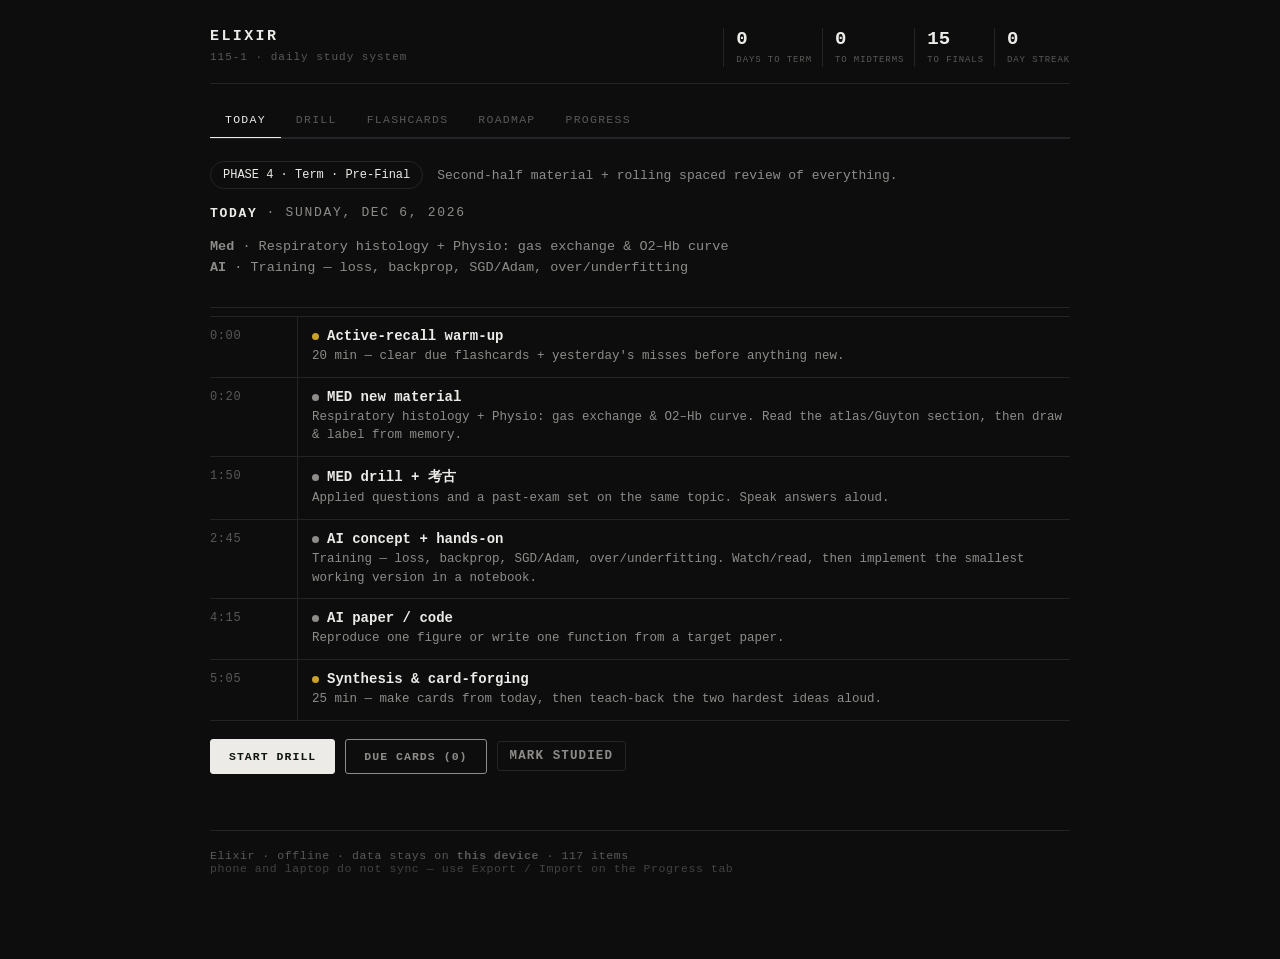
==== commit 07e1d61e: "redesign: monochrome, de-identified; bump sw cache" ====
--- a/elixir/index.html
+++ b/elixir/index.html
@@ -4,7 +4,8 @@
 <meta charset="UTF-8">
 <meta name="viewport" content="width=device-width, initial-scale=1.0, viewport-fit=cover">
 <meta name="description" content="Elixir — 115-1 daily study system: spaced repetition, drills, roadmap.">
-<meta name="theme-color" content="#17191e">
+<meta name="theme-color" content="#0d0d0e">
+<meta name="robots" content="noindex, nofollow">
 <meta name="color-scheme" content="dark">
 <link rel="manifest" href="./manifest.webmanifest">
 <link rel="icon" href="./icon.svg" type="image/svg+xml">
@@ -16,11 +17,14 @@
 <title>Elixir · 115-1</title>
 <style>
 :root{
-  --bg:#17191e; --panel:#1d2027; --panel2:#1a1d23; --line:#2a2e37;
-  --ink:#e8eaed; --dim:#9aa1ac; --faint:#6c727c;
-  --acc:#7fb3a4; --acc2:#8fa0c9; --hot:#c07f79; --gold:#c2a86a; --good:#82b493;
-  --med:#7fb3a4; --ai:#8fa0c9;
-  --mono:ui-monospace,"SF Mono","JetBrains Mono",Menlo,Consolas,monospace;
+  /* Monochrome by default. Colour appears only where it means something:
+     green = you were right, red = you were wrong. Nothing else is tinted. */
+  --bg:#0d0d0e; --panel:#141416; --panel2:#111113; --line:#242428;
+  --ink:#ecebe7; --dim:#8e8c88; --faint:#5b5956;
+  --acc:#ecebe7; --acc2:#8e8c88; --hot:#b4685f; --gold:#c9a227; --good:#6ea77f;
+  --med:#8e8c88; --ai:#8e8c88;
+  --serif:"Iowan Old Style","Source Serif 4","Charter",Georgia,"Noto Serif TC",serif;
+  --mono:ui-monospace,"SF Mono","JetBrains Mono","Cascadia Mono",Menlo,Consolas,monospace;
   --sans:-apple-system,BlinkMacSystemFont,"Segoe UI",Roboto,"Noto Sans TC",sans-serif;
 }
 *{box-sizing:border-box}
@@ -159,6 +163,99 @@
 @media (display-mode:standalone){
   .wrap{padding-top:calc(18px + env(safe-area-inset-top))}
 }
+
+/* ================= sheet styling =================
+   Design rules being applied here, deliberately:
+   1. Colour = meaning only. Green/red appear on answer feedback; nothing else.
+   2. Hairlines instead of filled cards. Structure comes from rules, not boxes.
+   3. Near-square corners (3px). No shadows, no hover-lift, no motion for decoration.
+   4. Mono for structure and metadata; serif for the thing you actually read.
+   ================================================= */
+
+body{font-family:var(--mono);font-size:14px}
+
+/* --- panels become ruled sections, not floating cards --- */
+.panel{background:transparent;border:0;border-top:1px solid var(--line);
+       border-radius:0;padding:22px 0 26px;margin-bottom:0}
+.panel h2{font-size:13px;font-weight:600;letter-spacing:.13em;text-transform:uppercase;
+          color:var(--ink);margin:0 0 12px}
+.panel h2 .tag{font-size:9.5px;letter-spacing:.12em;border:1px solid var(--line);
+          background:transparent!important;color:var(--faint)!important;
+          border-radius:2px;padding:2px 6px;text-transform:uppercase}
+
+/* --- header --- */
+.brand h1{font-size:15px;font-weight:600;letter-spacing:.16em;text-transform:uppercase}
+.brand .sub{font-size:11px;letter-spacing:.09em;color:var(--faint);margin-top:6px}
+header{border-bottom:1px solid var(--line);align-items:flex-start}
+.count{border:0;border-left:1px solid var(--line);border-radius:0;
+       padding:2px 0 2px 12px;text-align:left;min-width:64px}
+.count .n{font-size:19px;font-variant-numeric:tabular-nums}
+.count .l{font-size:9px;letter-spacing:.1em;color:var(--faint)}
+
+/* --- nav: a ruled tab strip, not pills --- */
+nav{border-bottom:1px solid var(--line);gap:0;margin-bottom:0}
+nav button{border:0;border-bottom:1px solid transparent;border-radius:0;
+       padding:11px 15px;font-family:var(--mono);font-size:11.5px;
+       letter-spacing:.11em;text-transform:uppercase;color:var(--faint);margin-bottom:-1px}
+nav button:hover{color:var(--dim);background:transparent}
+nav button.on{background:transparent;border-color:var(--ink);color:var(--ink)}
+
+/* --- the question itself: serif, because this is the part you read --- */
+.q-card{background:transparent;border:0;border-left:1px solid var(--line);
+        border-radius:0;padding:2px 0 2px 18px}
+.q-text{font-family:var(--serif);font-size:18px;line-height:1.5;font-weight:400;
+        letter-spacing:.005em}
+.q-meta{font-size:10px;letter-spacing:.1em;text-transform:uppercase;color:var(--faint)}
+.q-domain{border:1px solid var(--line);border-radius:2px;background:transparent!important;
+        color:var(--faint)!important}
+
+/* --- options: rows, not buttons --- */
+.opt{background:transparent;border:0;border-bottom:1px solid var(--line);
+     border-radius:0;padding:13px 4px;margin:0;font-family:var(--mono);font-size:13.5px;
+     transition:background .1s}
+.opt:hover{border-color:var(--line);background:#17171a}
+.opt .ltr{color:var(--faint)}
+.opt.correct{background:rgba(110,167,127,.10);border-color:var(--good);color:var(--ink)}
+.opt.wrong{background:rgba(180,104,95,.10);border-color:var(--hot);color:var(--ink)}
+.opt.correct .ltr{color:var(--good)} .opt.wrong .ltr{color:var(--hot)}
+
+.exp{background:transparent;border-left:1px solid var(--line);border-radius:0;
+     padding:0 0 0 16px;margin-top:16px;font-family:var(--serif);font-size:15px;
+     line-height:1.62;color:var(--dim)}
+.exp b{color:var(--ink);font-weight:600}
+
+.reveal{border:1px dashed var(--line);border-radius:3px;font-family:var(--mono);
+     font-size:11.5px;letter-spacing:.1em;text-transform:uppercase;color:var(--faint)}
+.reveal:hover{border-color:var(--dim);color:var(--dim)}
+
+/* --- buttons: hairline, square, no fill --- */
+.btn{border-radius:3px;font-family:var(--mono);font-size:11.5px;letter-spacing:.09em;
+     text-transform:uppercase}
+.chip{border-radius:3px;font-family:var(--mono);font-size:11px;letter-spacing:.08em;
+     text-transform:uppercase}
+.chip.on,.chip.ai.on{border-color:var(--ink);color:var(--ink)}
+.grade-row button{border-radius:3px;font-family:var(--mono);font-size:11px;
+     letter-spacing:.09em;text-transform:uppercase;font-weight:500}
+select,input[type=number]{border-radius:3px;background:transparent}
+label.f{font-size:9.5px;letter-spacing:.13em;color:var(--faint)}
+
+/* --- stats: figures on rules --- */
+.stat{background:transparent;border:0;border-top:1px solid var(--line);
+      border-radius:0;padding:13px 0 4px}
+.stat .v{font-size:26px;font-weight:400;font-variant-numeric:tabular-nums}
+.stat .k{font-size:9.5px;letter-spacing:.12em;color:var(--faint)}
+.progress-bar{height:2px;border:0;border-radius:0;background:var(--line)}
+.progress-bar > i{background:var(--ink);border-radius:0}
+
+/* --- roadmap: an index, with square ticks --- */
+.rm-phase::before{border-radius:0;width:5px;height:5px;left:-3px;background:var(--dim)}
+.rm-phase .when{color:var(--faint);letter-spacing:.08em}
+.rm-phase h3{font-size:12.5px;letter-spacing:.1em;text-transform:uppercase}
+
+.block .t{letter-spacing:.05em}
+.foot{color:var(--faint);letter-spacing:.05em;border-top:1px solid var(--line);
+      padding-top:18px;text-align:left}
+.kbd{border-radius:2px}
 </style>
 </head>
 <body>
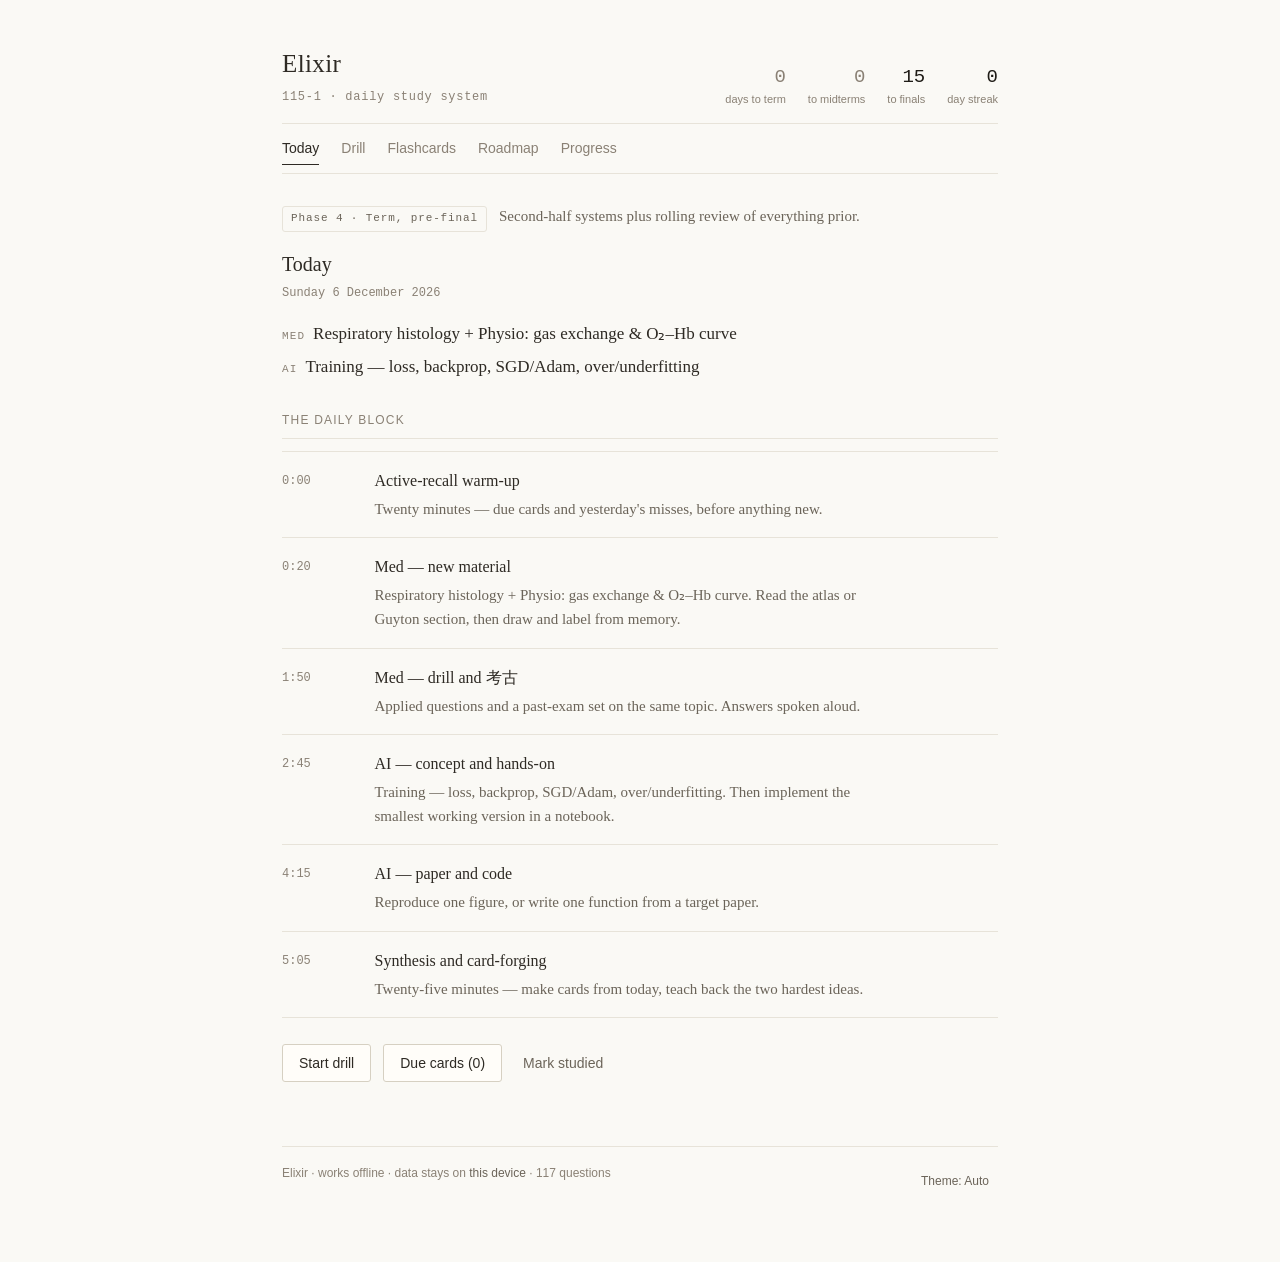
==== commit c22550fa: "Rebuild Elixir: stable question ids, modular source, quiet redesign The bank was a single 852-line i" ====
--- a/elixir/index.html
+++ b/elixir/index.html
@@ -4,787 +4,191 @@
 <meta charset="UTF-8">
 <meta name="viewport" content="width=device-width, initial-scale=1.0, viewport-fit=cover">
 <meta name="description" content="Elixir — 115-1 daily study system: spaced repetition, drills, roadmap.">
-<meta name="theme-color" content="#0d0d0e">
 <meta name="robots" content="noindex, nofollow">
-<meta name="color-scheme" content="dark">
+<meta name="theme-color" content="#FAF9F5">
+<meta name="color-scheme" content="light dark">
+
 <link rel="manifest" href="./manifest.webmanifest">
 <link rel="icon" href="./icon.svg" type="image/svg+xml">
 <link rel="apple-touch-icon" href="./icon-180.png">
 <meta name="apple-mobile-web-app-capable" content="yes">
 <meta name="mobile-web-app-capable" content="yes">
-<meta name="apple-mobile-web-app-status-bar-style" content="black-translucent">
+<meta name="apple-mobile-web-app-status-bar-style" content="default">
 <meta name="apple-mobile-web-app-title" content="Elixir">
+
 <title>Elixir · 115-1</title>
-<style>
-:root{
-  /* Monochrome by default. Colour appears only where it means something:
-     green = you were right, red = you were wrong. Nothing else is tinted. */
-  --bg:#0d0d0e; --panel:#141416; --panel2:#111113; --line:#242428;
-  --ink:#ecebe7; --dim:#8e8c88; --faint:#5b5956;
-  --acc:#ecebe7; --acc2:#8e8c88; --hot:#b4685f; --gold:#c9a227; --good:#6ea77f;
-  --med:#8e8c88; --ai:#8e8c88;
-  --serif:"Iowan Old Style","Source Serif 4","Charter",Georgia,"Noto Serif TC",serif;
-  --mono:ui-monospace,"SF Mono","JetBrains Mono","Cascadia Mono",Menlo,Consolas,monospace;
-  --sans:-apple-system,BlinkMacSystemFont,"Segoe UI",Roboto,"Noto Sans TC",sans-serif;
-}
-*{box-sizing:border-box}
-html,body{margin:0;padding:0;background:var(--bg);color:var(--ink);font-family:var(--sans);-webkit-font-smoothing:antialiased}
-body{min-height:100vh;background:var(--bg)}
-.wrap{max-width:900px;margin:0 auto;padding:28px 20px 80px}
-header{display:flex;align-items:flex-end;justify-content:space-between;gap:16px;flex-wrap:wrap;border-bottom:1px solid var(--line);padding-bottom:16px;margin-bottom:18px}
-.brand h1{margin:0;font-size:22px;letter-spacing:.3px;font-weight:600}
-.brand .sub{color:var(--faint);font-size:12px;margin-top:5px;font-family:var(--mono);letter-spacing:.5px}
-.counters{display:flex;gap:10px;flex-wrap:wrap}
-.count{background:transparent;border:1px solid var(--line);border-radius:10px;padding:8px 12px;text-align:center;min-width:72px}
-.count .n{font-size:20px;font-weight:600;font-family:var(--mono);line-height:1;color:var(--ink)}
-.count .l{font-size:9px;color:var(--faint);text-transform:uppercase;letter-spacing:1px;margin-top:6px}
-.count.hot .n,.count.acc .n,.count.gold .n{color:var(--ink)}
-nav{display:flex;gap:6px;flex-wrap:wrap;margin-bottom:20px}
-nav button{background:transparent;border:1px solid transparent;color:var(--dim);padding:8px 14px;border-radius:8px;font-size:13px;font-weight:500;cursor:pointer;transition:.15s;font-family:var(--sans)}
-nav button:hover{color:var(--ink)}
-nav button.on{background:var(--panel);color:var(--ink);border-color:var(--line)}
-.panel{background:var(--panel);border:1px solid var(--line);border-radius:12px;padding:22px;margin-bottom:14px}
-.panel h2{margin:0 0 4px;font-size:18px;display:flex;align-items:center;gap:9px}
-.panel h2 .tag{font-size:10px;font-family:var(--mono);padding:3px 8px;border-radius:6px;letter-spacing:.5px}
-.tag.med{background:rgba(127,179,164,.16);color:var(--med)} .tag.ai{background:rgba(143,160,201,.16);color:var(--ai)}
-.muted{color:var(--dim);font-size:13.5px;line-height:1.6}
-.phase-banner{display:flex;align-items:center;gap:14px;flex-wrap:wrap;margin-bottom:14px}
-.phase-pill{font-family:var(--mono);font-size:12px;padding:6px 12px;border-radius:20px;border:1px solid var(--line);color:var(--acc);background:transparent}
-.phase-desc{color:var(--dim);font-size:13px}
-.block{display:grid;grid-template-columns:88px 1fr;gap:0;border-top:1px solid var(--line)}
-.block:last-child{border-bottom:1px solid var(--line)}
-.block .t{font-family:var(--mono);font-size:12px;color:var(--faint);padding:12px 12px 12px 0;border-right:1px solid var(--line)}
-.block .c{padding:11px 0 11px 14px}
-.block .c .k{font-weight:600;font-size:14px}
-.block .c .k .dot{display:inline-block;width:7px;height:7px;border-radius:50%;margin-right:8px;vertical-align:middle}
-.dot.med{background:var(--med)} .dot.ai{background:var(--ai)} .dot.both{background:var(--gold)}
-.block .c .d{color:var(--dim);font-size:12.5px;margin-top:3px;line-height:1.5}
-.btn{background:var(--acc);color:#10160f;border:1px solid var(--acc);padding:10px 18px;border-radius:8px;font-weight:600;font-size:13.5px;cursor:pointer;font-family:var(--sans);transition:.15s}
-.btn:hover{filter:brightness(1.06)}
-.btn.ghost{background:transparent;border:1px solid var(--line);color:var(--dim)}
-.btn.ghost:hover{border-color:var(--dim);color:var(--ink)}
-.btn.ai{background:transparent;border:1px solid var(--acc2);color:var(--acc2)}
-.btn.ai:hover{background:rgba(143,160,201,.08)}
-.btn.hot{background:transparent;border:1px solid var(--hot);color:var(--hot)}
-.btn.sm{padding:7px 12px;font-size:12.5px}
-.row{display:flex;gap:10px;flex-wrap:wrap;align-items:center}
-.chip{background:transparent;border:1px solid var(--line);border-radius:20px;padding:6px 13px;font-size:12.5px;color:var(--dim);cursor:pointer;user-select:none;transition:.12s}
-.chip.on{border-color:var(--acc);color:var(--acc)}
-.chip.ai.on{border-color:var(--acc2);color:var(--acc2)}
-label.f{font-size:12px;color:var(--faint);text-transform:uppercase;letter-spacing:1px;display:block;margin:0 0 8px}
-select,input[type=number]{background:var(--panel2);border:1px solid var(--line);color:var(--ink);border-radius:8px;padding:8px 11px;font-family:var(--mono);font-size:13px}
-.q-card{background:var(--panel2);border:1px solid var(--line);border-radius:12px;padding:20px;margin-top:14px}
-.q-meta{display:flex;justify-content:space-between;align-items:center;margin-bottom:12px;font-family:var(--mono);font-size:11px;color:var(--faint)}
-.q-domain{padding:3px 9px;border-radius:6px;letter-spacing:.5px}
-.q-text{font-size:16px;line-height:1.55;font-weight:500;margin-bottom:16px}
-.opt{display:block;width:100%;text-align:left;background:var(--panel);border:1px solid var(--line);color:var(--ink);padding:13px 15px;border-radius:9px;margin-bottom:9px;cursor:pointer;font-size:14px;transition:.12s;font-family:var(--sans)}
-.opt:hover{border-color:var(--acc)}
-.opt.correct{border-color:var(--good);background:rgba(130,180,147,.12);color:#bfe6cd}
-.opt.wrong{border-color:var(--hot);background:rgba(192,127,121,.12);color:#e6bdba}
-.opt.dim{opacity:.5}
-.opt .ltr{font-family:var(--mono);color:var(--faint);margin-right:10px}
-.exp{background:rgba(143,160,201,.06);border-left:2px solid var(--acc2);border-radius:0 8px 8px 0;padding:13px 15px;margin-top:14px;font-size:13.5px;line-height:1.6;color:#cdd6e0}
-.exp b{color:var(--gold)}
-.reveal{border:1px dashed var(--line);border-radius:10px;padding:22px;text-align:center;color:var(--dim);cursor:pointer;margin-top:14px;font-size:14px}
-.reveal:hover{border-color:var(--acc);color:var(--acc)}
-.grade-row{display:flex;gap:9px;margin-top:16px}
-.grade-row button{flex:1;padding:12px;border-radius:9px;border:1px solid var(--line);background:transparent;color:var(--ink);cursor:pointer;font-weight:600;font-size:13px}
-.g-again{border-color:var(--hot)!important;color:#e6bdba}
-.g-good{border-color:var(--good)!important;color:#bfe6cd}
-.g-easy{border-color:var(--acc)!important;color:var(--acc)}
-.grade-row button:hover{filter:brightness(1.15)}
-.progress-bar{height:7px;background:var(--panel2);border-radius:20px;overflow:hidden;border:1px solid var(--line)}
-.progress-bar > i{display:block;height:100%;background:var(--acc);border-radius:20px;transition:width .4s}
-.stat-grid{display:grid;grid-template-columns:repeat(auto-fit,minmax(140px,1fr));gap:12px}
-.stat{background:var(--panel2);border:1px solid var(--line);border-radius:10px;padding:15px}
-.stat .v{font-size:24px;font-weight:600;font-family:var(--mono)}
-.stat .k{font-size:11px;color:var(--faint);text-transform:uppercase;letter-spacing:1px;margin-top:4px}
-.dombar{margin-top:10px}
-.dombar .lab{display:flex;justify-content:space-between;font-size:12px;margin-bottom:4px}
-.dombar .lab .pct{font-family:var(--mono);color:var(--dim)}
-.rm-phase{border-left:2px solid var(--line);padding:2px 0 2px 16px;margin-bottom:20px;position:relative}
-.rm-phase::before{content:"";position:absolute;left:-6px;top:5px;width:9px;height:9px;border-radius:50%;background:var(--acc)}
-.rm-phase h3{margin:0 0 3px;font-size:15px}
-.rm-phase .when{font-family:var(--mono);font-size:11.5px;color:var(--gold);margin-bottom:7px}
-.rm-phase ul{margin:6px 0 0;padding-left:18px;color:var(--dim);font-size:13px;line-height:1.7}
-.hide{display:none}
-.foot{text-align:center;color:var(--faint);font-size:11.5px;margin-top:30px;font-family:var(--mono)}
-.kbd{font-family:var(--mono);font-size:11px;background:var(--panel);border:1px solid var(--line);border-radius:5px;padding:2px 6px;color:var(--dim)}
-.empty{text-align:center;padding:36px 20px;color:var(--faint)}
 
-/* ============ mobile / touch ============ */
-html{-webkit-text-size-adjust:100%}
-*{-webkit-tap-highlight-color:rgba(127,179,164,.18)}
-@supports(padding:max(0px)){
-  body{padding-left:env(safe-area-inset-left);padding-right:env(safe-area-inset-right)}
-}
-@media (max-width:720px){
-  .wrap{padding:16px 14px calc(60px + env(safe-area-inset-bottom))}
-  header{flex-direction:column;align-items:stretch;gap:13px;padding-bottom:13px;margin-bottom:14px}
-  .brand h1{font-size:20px}
-  .counters{display:grid;grid-template-columns:repeat(4,1fr);gap:7px}
-  .count{min-width:0;padding:8px 3px;border-radius:9px}
-  .count .n{font-size:17px}
-  .count .l{font-size:7.5px;letter-spacing:.4px;margin-top:5px}
-  /* nav becomes a horizontally scrollable strip, bleeding to the screen edge */
-  nav{flex-wrap:nowrap;overflow-x:auto;-webkit-overflow-scrolling:touch;scrollbar-width:none;
-      margin:0 -14px 16px;padding:0 14px 4px;gap:4px}
-  nav::-webkit-scrollbar{display:none}
-  nav button{flex:0 0 auto;padding:10px 15px;font-size:13.5px;min-height:42px}
-  .panel{padding:16px 14px;border-radius:11px;margin-bottom:12px}
-  .panel h2{font-size:16px;flex-wrap:wrap}
-  .muted{font-size:13px}
-  .block{grid-template-columns:66px 1fr}
-  .block .t{font-size:11px;padding:11px 8px}
-  .q-card{padding:16px 14px}
-  .q-text{font-size:15.5px}
-  .opt{padding:14px 14px;font-size:14.5px;margin-bottom:8px}
-  .exp{padding:12px 13px;font-size:13px}
-  .reveal{padding:26px 16px}
-  .grade-row{gap:7px}
-  .grade-row button{padding:15px 6px;font-size:13px}
-  .stat-grid{grid-template-columns:repeat(2,1fr);gap:10px}
-  .stat{padding:13px}
-  .stat .v{font-size:21px}
-  .chip{padding:9px 14px;font-size:13px}
-  .btn{min-height:44px;display:inline-flex;align-items:center;justify-content:center}
-  .btn.sm{min-height:38px}
-  /* 16px prevents iOS Safari from zooming in when a field gets focus */
-  select,input[type=number]{min-height:44px;font-size:16px}
-  .rm-phase{padding-left:14px}
-  .foot{font-size:11px;margin-top:24px}
-}
-@media (max-width:380px){
-  .counters{grid-template-columns:repeat(2,1fr)}
-  .stat-grid{grid-template-columns:1fr}
-  .block{grid-template-columns:58px 1fr}
-}
-/* standalone (added to home screen): pad for the status bar */
-@media (display-mode:standalone){
-  .wrap{padding-top:calc(18px + env(safe-area-inset-top))}
-}
-
-/* ================= sheet styling =================
-   Design rules being applied here, deliberately:
-   1. Colour = meaning only. Green/red appear on answer feedback; nothing else.
-   2. Hairlines instead of filled cards. Structure comes from rules, not boxes.
-   3. Near-square corners (3px). No shadows, no hover-lift, no motion for decoration.
-   4. Mono for structure and metadata; serif for the thing you actually read.
-   ================================================= */
-
-body{font-family:var(--mono);font-size:14px}
-
-/* --- panels become ruled sections, not floating cards --- */
-.panel{background:transparent;border:0;border-top:1px solid var(--line);
-       border-radius:0;padding:22px 0 26px;margin-bottom:0}
-.panel h2{font-size:13px;font-weight:600;letter-spacing:.13em;text-transform:uppercase;
-          color:var(--ink);margin:0 0 12px}
-.panel h2 .tag{font-size:9.5px;letter-spacing:.12em;border:1px solid var(--line);
-          background:transparent!important;color:var(--faint)!important;
-          border-radius:2px;padding:2px 6px;text-transform:uppercase}
-
-/* --- header --- */
-.brand h1{font-size:15px;font-weight:600;letter-spacing:.16em;text-transform:uppercase}
-.brand .sub{font-size:11px;letter-spacing:.09em;color:var(--faint);margin-top:6px}
-header{border-bottom:1px solid var(--line);align-items:flex-start}
-.count{border:0;border-left:1px solid var(--line);border-radius:0;
-       padding:2px 0 2px 12px;text-align:left;min-width:64px}
-.count .n{font-size:19px;font-variant-numeric:tabular-nums}
-.count .l{font-size:9px;letter-spacing:.1em;color:var(--faint)}
-
-/* --- nav: a ruled tab strip, not pills --- */
-nav{border-bottom:1px solid var(--line);gap:0;margin-bottom:0}
-nav button{border:0;border-bottom:1px solid transparent;border-radius:0;
-       padding:11px 15px;font-family:var(--mono);font-size:11.5px;
-       letter-spacing:.11em;text-transform:uppercase;color:var(--faint);margin-bottom:-1px}
-nav button:hover{color:var(--dim);background:transparent}
-nav button.on{background:transparent;border-color:var(--ink);color:var(--ink)}
-
-/* --- the question itself: serif, because this is the part you read --- */
-.q-card{background:transparent;border:0;border-left:1px solid var(--line);
-        border-radius:0;padding:2px 0 2px 18px}
-.q-text{font-family:var(--serif);font-size:18px;line-height:1.5;font-weight:400;
-        letter-spacing:.005em}
-.q-meta{font-size:10px;letter-spacing:.1em;text-transform:uppercase;color:var(--faint)}
-.q-domain{border:1px solid var(--line);border-radius:2px;background:transparent!important;
-        color:var(--faint)!important}
-
-/* --- options: rows, not buttons --- */
-.opt{background:transparent;border:0;border-bottom:1px solid var(--line);
-     border-radius:0;padding:13px 4px;margin:0;font-family:var(--mono);font-size:13.5px;
-     transition:background .1s}
-.opt:hover{border-color:var(--line);background:#17171a}
-.opt .ltr{color:var(--faint)}
-.opt.correct{background:rgba(110,167,127,.10);border-color:var(--good);color:var(--ink)}
-.opt.wrong{background:rgba(180,104,95,.10);border-color:var(--hot);color:var(--ink)}
-.opt.correct .ltr{color:var(--good)} .opt.wrong .ltr{color:var(--hot)}
-
-.exp{background:transparent;border-left:1px solid var(--line);border-radius:0;
-     padding:0 0 0 16px;margin-top:16px;font-family:var(--serif);font-size:15px;
-     line-height:1.62;color:var(--dim)}
-.exp b{color:var(--ink);font-weight:600}
-
-.reveal{border:1px dashed var(--line);border-radius:3px;font-family:var(--mono);
-     font-size:11.5px;letter-spacing:.1em;text-transform:uppercase;color:var(--faint)}
-.reveal:hover{border-color:var(--dim);color:var(--dim)}
-
-/* --- buttons: hairline, square, no fill --- */
-.btn{border-radius:3px;font-family:var(--mono);font-size:11.5px;letter-spacing:.09em;
-     text-transform:uppercase}
-.chip{border-radius:3px;font-family:var(--mono);font-size:11px;letter-spacing:.08em;
-     text-transform:uppercase}
-.chip.on,.chip.ai.on{border-color:var(--ink);color:var(--ink)}
-.grade-row button{border-radius:3px;font-family:var(--mono);font-size:11px;
-     letter-spacing:.09em;text-transform:uppercase;font-weight:500}
-select,input[type=number]{border-radius:3px;background:transparent}
-label.f{font-size:9.5px;letter-spacing:.13em;color:var(--faint)}
-
-/* --- stats: figures on rules --- */
-.stat{background:transparent;border:0;border-top:1px solid var(--line);
-      border-radius:0;padding:13px 0 4px}
-.stat .v{font-size:26px;font-weight:400;font-variant-numeric:tabular-nums}
-.stat .k{font-size:9.5px;letter-spacing:.12em;color:var(--faint)}
-.progress-bar{height:2px;border:0;border-radius:0;background:var(--line)}
-.progress-bar > i{background:var(--ink);border-radius:0}
-
-/* --- roadmap: an index, with square ticks --- */
-.rm-phase::before{border-radius:0;width:5px;height:5px;left:-3px;background:var(--dim)}
-.rm-phase .when{color:var(--faint);letter-spacing:.08em}
-.rm-phase h3{font-size:12.5px;letter-spacing:.1em;text-transform:uppercase}
-
-.block .t{letter-spacing:.05em}
-.foot{color:var(--faint);letter-spacing:.05em;border-top:1px solid var(--line);
-      padding-top:18px;text-align:left}
-.kbd{border-radius:2px}
-</style>
+<link rel="stylesheet" href="./css/tokens.css">
+<link rel="stylesheet" href="./css/app.css">
 </head>
 <body>
 <div class="wrap">
+
   <header>
     <div class="brand">
       <h1>Elixir</h1>
       <div class="sub">115-1 · daily study system</div>
     </div>
     <div class="counters">
-      <div class="count acc"><div class="n" id="cd-term">—</div><div class="l">days to term</div></div>
-      <div class="count gold"><div class="n" id="cd-mid">—</div><div class="l">to midterms</div></div>
-      <div class="count hot"><div class="n" id="cd-fin">—</div><div class="l">to finals</div></div>
+      <div class="count"><div class="n" id="cd-term">—</div><div class="l">days to term</div></div>
+      <div class="count"><div class="n" id="cd-mid">—</div><div class="l">to midterms</div></div>
+      <div class="count"><div class="n" id="cd-fin">—</div><div class="l">to finals</div></div>
       <div class="count"><div class="n" id="st-streak">0</div><div class="l">day streak</div></div>
     </div>
   </header>
 
-  <nav id="nav">
-    <button data-t="today" class="on">Today</button>
-    <button data-t="drill">Drill</button>
-    <button data-t="cards">Flashcards</button>
-    <button data-t="roadmap">Roadmap</button>
-    <button data-t="progress">Progress</button>
+  <nav id="nav" aria-label="Sections">
+    <button type="button" data-t="today" class="on">Today</button>
+    <button type="button" data-t="drill">Drill</button>
+    <button type="button" data-t="cards">Flashcards</button>
+    <button type="button" data-t="roadmap">Roadmap</button>
+    <button type="button" data-t="progress">Progress</button>
   </nav>
 
-  <section id="today">
-    <div class="panel">
-      <div class="phase-banner">
-        <span class="phase-pill" id="phase-pill">—</span>
-        <span class="phase-desc" id="phase-desc"></span>
+  <!-- today ---------------------------------------------------------------->
+  <section id="today" aria-label="Today">
+    <div>
+      <div class="phase">
+        <span class="pill" id="phase-pill">—</span>
+        <span class="desc" id="phase-desc"></span>
       </div>
-      <h2>Today <span class="muted" id="today-date" style="font-weight:400;font-size:13px"></span></h2>
-      <p class="muted" id="today-focus" style="margin:8px 0 2px"></p>
+      <h2>Today</h2>
+      <p class="faint mono" id="today-date" style="font-size:12px;margin-top:4px"></p>
+      <div class="focus-line" id="today-focus"></div>
     </div>
-    <div class="panel" style="padding-top:8px">
+
+    <div>
+      <div class="block-h">The daily block</div>
       <div id="schedule"></div>
-      <div class="row" style="margin-top:18px">
-        <button class="btn" onclick="go('drill');buildDrillFromToday()">Start drill</button>
-        <button class="btn ai" onclick="go('cards')">Due cards (<span id="due-inline">0</span>)</button>
-        <button class="btn ghost sm" onclick="logStudy()">Mark studied</button>
+      <div class="row" style="margin-top:26px">
+        <button class="btn" type="button" data-go="drill">Start drill</button>
+        <button class="btn" type="button" data-go="cards">Due cards (<span id="due-inline">0</span>)</button>
+        <button class="btn quiet" type="button" data-act="studied">Mark studied</button>
+        <span class="faint" id="study-note" style="font-size:13px"></span>
       </div>
     </div>
   </section>
 
-  <section id="drill" class="hide">
-    <div class="panel" id="drill-setup">
+  <!-- drill ---------------------------------------------------------------->
+  <section id="drill" class="hide" aria-label="Drill">
+    <div id="drill-setup">
       <h2>Drill</h2>
-      <p class="muted">Pick domains, then answer. No peeking.</p>
-      <div style="margin-top:16px">
-        <label class="f">Domains</label>
-        <div class="row" id="dom-chips"></div>
+      <p class="note">Answer first, check second. No peeking — a question you recognise
+        is not a question you know.</p>
+
+      <div style="margin-top:26px">
+        <label class="f" id="dom-label">Domains</label>
+        <div class="row" id="dom-chips" role="group" aria-labelledby="dom-label"></div>
       </div>
-      <div class="row" style="margin-top:16px;gap:22px">
-        <div><label class="f">Difficulty</label>
-          <select id="d-diff"><option value="0">All</option><option value="1">1 · core</option><option value="2">2 · applied</option><option value="3" selected>3 · hard</option></select></div>
-        <div><label class="f">Questions</label>
-          <input type="number" id="d-count" value="20" min="3" max="60" style="width:80px"></div>
-        <div style="align-self:flex-end"><button class="btn" onclick="startDrill()">Start →</button></div>
+
+      <div class="row" style="margin-top:26px;gap:26px;align-items:flex-end">
+        <div>
+          <label class="f" for="d-diff">Difficulty</label>
+          <select id="d-diff">
+            <option value="0">All</option>
+            <option value="1">1 · core</option>
+            <option value="2">2 · applied</option>
+            <option value="3" selected>3 · hard</option>
+          </select>
+        </div>
+        <div>
+          <label class="f" for="d-count">Questions</label>
+          <input type="number" id="d-count" value="20" min="3" max="60" style="width:88px">
+        </div>
+        <div><button class="btn" type="button" id="d-start">Start</button></div>
       </div>
+      <p class="faint mono" id="d-available" style="font-size:12px;margin-top:14px"></p>
     </div>
+
     <div id="drill-run" class="hide">
-      <div class="panel">
-        <div class="row" style="justify-content:space-between">
-          <div class="muted" id="drill-prog" style="font-family:var(--mono)"></div>
-          <div class="muted" id="drill-score" style="font-family:var(--mono)"></div>
-        </div>
-        <div class="progress-bar" style="margin-top:10px"><i id="drill-bar" style="width:0%"></i></div>
-        <div id="drill-q"></div>
-        <div class="row" style="margin-top:16px">
-          <button class="btn ghost sm" id="drill-next" onclick="nextDrill()" disabled>Next →</button>
-          <button class="btn ghost sm" onclick="quitDrill()">Quit</button>
-        </div>
+      <div class="progress-bar"><i id="drill-bar" style="width:0%"></i></div>
+      <div id="drill-q" style="margin-top:22px"></div>
+      <div class="row" style="margin-top:26px">
+        <button class="btn" type="button" id="drill-next" disabled>Next</button>
+        <button class="btn quiet" type="button" id="drill-quit">Quit</button>
       </div>
+      <p class="keyhint"><kbd>1</kbd>–<kbd>4</kbd> answer · <kbd>↵</kbd> next · <kbd>esc</kbd> quit</p>
     </div>
+
     <div id="drill-done" class="hide"></div>
   </section>
 
-  <section id="cards" class="hide">
-    <div class="panel">
-      <h2>Spaced Repetition <span class="tag med" id="due-count">0 due</span></h2>
-      <p class="muted">Leitner spaced repetition. Grade honestly — hard cards return sooner.</p>
-      <div class="row" style="margin-top:14px">
-        <button class="btn" onclick="startCards('due')">Study due cards</button>
-        <button class="btn ai" onclick="startCards('new')">Learn new cards</button>
-        <button class="btn ghost sm" onclick="startCards('all')">Cram all</button>
+  <!-- flashcards ----------------------------------------------------------->
+  <section id="cards" class="hide" aria-label="Flashcards">
+    <div>
+      <h2>Spaced repetition</h2>
+      <p class="note">Leitner boxes. Grade yourself honestly — a card you fudge comes back
+        too late to save you. <span class="mono faint" id="due-count">0 due</span> ·
+        <span class="mono faint" id="new-count">0 unseen</span></p>
+      <div class="row" style="margin-top:22px">
+        <button class="btn" type="button" data-m="due">Study due cards</button>
+        <button class="btn" type="button" data-m="new">Learn new cards</button>
+        <button class="btn quiet" type="button" data-m="all">Cram everything</button>
       </div>
+      <p class="keyhint"><kbd>↵</kbd> reveal · <kbd>1</kbd> missed · <kbd>2</kbd> got it · <kbd>3</kbd> easy</p>
     </div>
     <div id="card-run" class="hide"></div>
   </section>
 
-  <section id="roadmap" class="hide">
-    <div class="panel">
-      <h2>Master Roadmap — Summer Runway → 115-1</h2>
-      <p class="muted">Today is <b id="rm-today"></b>. Eight-week runway to pre-teach the core, then keep-up + spaced review through the term. Full detail in <span class="kbd">Roadmap.md</span>.</p>
-      <div id="rm-body" style="margin-top:18px"></div>
+  <!-- roadmap -------------------------------------------------------------->
+  <section id="roadmap" class="hide" aria-label="Roadmap">
+    <div>
+      <h2>Master roadmap</h2>
+      <p class="note">Today is <b id="rm-today"></b>. An eight-week runway to pre-teach the
+        core, then keep-up and rolling review through the term. The strategy behind it is
+        in <span class="mono">Roadmap.md</span>.</p>
+      <div id="rm-body" style="margin-top:26px"></div>
     </div>
   </section>
 
-  <section id="progress" class="hide">
-    <div class="panel">
+  <!-- progress ------------------------------------------------------------->
+  <section id="progress" class="hide" aria-label="Progress">
+    <div>
       <h2>Progress</h2>
-      <div class="stat-grid" id="stat-grid" style="margin-top:8px"></div>
+      <div class="stat-grid" id="stat-grid" style="margin-top:22px"></div>
     </div>
-    <div class="panel">
-      <h2>Accuracy by domain</h2>
-      <div id="dom-stats" style="margin-top:10px"></div>
+
+    <div>
+      <div class="block-h">Accuracy by domain</div>
+      <div id="dom-stats"></div>
+      <p class="faint" style="font-size:13px;margin-top:14px">A domain below 75% after five
+        or more questions is flagged. That is next week's priority.</p>
     </div>
-    <div class="panel">
-      <h2>Card maturity (Leitner boxes)</h2>
-      <div id="box-stats" style="margin-top:10px"></div>
-      <div class="row" style="margin-top:18px">
-        <button class="btn ghost sm" onclick="exportState()">Export progress (JSON)</button>
-        <button class="btn ghost sm" onclick="importState()">Import progress (JSON)</button>
-        <button class="btn ghost sm" onclick="resetState()">Reset all data</button>
+
+    <div>
+      <div class="block-h">Card maturity — Leitner boxes</div>
+      <div id="box-stats"></div>
+    </div>
+
+    <div>
+      <div class="block-h">This device</div>
+      <p class="note">Progress lives in this browser only. Phone and laptop never sync on
+        their own — export a file from one and import it on the other. Worth doing weekly:
+        cleared site data or a new phone wipes the queue, and the queue is the only part
+        that cannot be rebuilt.</p>
+      <div class="row" style="margin-top:22px">
+        <button class="btn" type="button" id="export-btn">Export progress</button>
+        <button class="btn" type="button" id="import-btn">Import progress</button>
+        <button class="btn quiet" type="button" id="reset-btn">Reset all data</button>
       </div>
     </div>
   </section>
 
-  <div class="foot">Elixir · offline · data stays on <b>this device</b> · <span id="bank-n"></span> items<br>
-    <span style="opacity:.7">phone and laptop do not sync — use Export / Import on the Progress tab</span></div>
+  <div class="foot">
+    <span>Elixir · works offline · data stays on <b>this device</b> · <span id="bank-n"></span> questions</span>
+    <button class="btn quiet" type="button" id="theme-btn" style="font-size:12px">Theme: Auto</button>
+  </div>
+
 </div>
 
-<script>
-/* domains: AN=Anatomy PH=Physiology HI=Histology EM=Embryology CV=Computer Vision MI=Medical Imaging AI LLM=LLM basics */
-const DOMAINS={AN:{n:"Anatomy",side:"med"},PH:{n:"Physiology",side:"med"},HI:{n:"Histology",side:"med"},EM:{n:"Embryology",side:"med"},CV:{n:"Computer Vision",side:"ai"},MI:{n:"Medical Imaging AI",side:"ai"},LLM:{n:"LLM Basics",side:"ai"}};
-function m(dm,df,q,opts,ans,exp){return{dm,df,ty:"mcq",q,opts,ans,exp}}
-function f(dm,df,q,ans,exp){return{dm,df,ty:"flash",q,ans,exp:exp||""}}
-const BANK=[
-m("AN",1,"A fracture at the surgical neck of the humerus most endangers which nerve?",["Radial nerve","Axillary nerve","Musculocutaneous nerve","Ulnar nerve"],1,"The <b>axillary nerve</b> (C5–C6) wraps the surgical neck with the posterior circumflex humeral artery. Injury → deltoid + teres minor weakness (impaired abduction) and 'regimental badge' sensory loss."),
-m("AN",2,"An 'upper trunk' (C5–C6) brachial plexus injury classically produces which posture?",["Claw hand from a C8-T1 Klumpke injury","Waiter's tip, arm internally rotated","Wrist drop from a radial nerve lesion","Ape hand from a median nerve lesion"],1,"<b>Erb's palsy</b> (C5–C6) = 'waiter's tip'. Klumpke's (C8–T1) gives the claw hand."),
-m("AN",1,"Which nerve is compressed in carpal tunnel syndrome?",["Ulnar nerve","Median nerve","Radial nerve","Anterior interosseous nerve"],1,"The <b>median nerve</b> travels with 9 flexor tendons under the flexor retinaculum. The ulnar nerve passes separately through Guyon's canal, so it is spared."),
-m("AN",2,"The right recurrent laryngeal nerve hooks under which structure?",["Aortic arch","Right subclavian artery","Ligamentum arteriosum","Brachiocephalic vein"],1,"Right RLN loops under the <b>right subclavian artery</b>; the left loops under the aortic arch, so the left is more vulnerable to thoracic pathology."),
-m("AN",2,"At which vertebral level does the IVC pass through the diaphragm?",["T8 (caval hiatus)","T10 (esophageal)","T12 (aortic)","L1"],0,"'T8 – ate (IVC); T10 – esophagus + vagus; T12 – aorta + thoracic duct + azygos.'"),
-m("AN",3,"The floor of the anatomical snuffbox is formed mainly by which bone, whose fracture risks avascular necrosis?",["Lunate","Scaphoid","Trapezium","Hamate"],1,"The <b>scaphoid</b>'s retrograde blood supply means a waist fracture can cause AVN of the proximal pole. The radial artery crosses here."),
-m("AN",1,"Which cranial nerves exit the jugular foramen?",["III, IV, VI","IX, X, XI","V1, V2, V3","VII, VIII"],1,"Jugular foramen: CN <b>IX, X, XI</b> plus the internal jugular vein and sigmoid sinus."),
-f("AN",1,"Name the rotator cuff muscles (mnemonic).","SITS: Supraspinatus, Infraspinatus, Teres minor, Subscapularis.","Supraspinatus initiates abduction and is the most commonly torn; subscapularis internally rotates."),
-f("AN",2,"Borders and contents of the femoral triangle.","Borders: inguinal ligament (sup), sartorius (lat), adductor longus (med). Floor: iliopsoas + pectineus. Contents lateral→medial = NAVEL: femoral Nerve, Artery, Vein, Empty space, Lymphatics.","The femoral nerve lies OUTSIDE the femoral sheath; artery, vein and canal are inside it."),
-f("AN",2,"Unpaired anterior branches of the abdominal aorta and their levels.","Celiac trunk (T12), SMA (L1), IMA (L3).","These supply foregut, midgut and hindgut respectively — the same order as gut embryology."),
-m("AN",2,"During a posterior triangle node biopsy, weakness of trapezius indicates injury to:",["Ansa cervicalis","Accessory nerve (CN XI)","Phrenic nerve","Long thoracic nerve"],1,"CN <b>XI</b> crosses the posterior triangle superficially → trapezius weakness (shoulder droop, weak shrug)."),
-m("AN",3,"'Winging' of the scapula results from injury to which nerve/muscle?",["Long thoracic → serratus anterior","Thoracodorsal → latissimus dorsi","Dorsal scapular → rhomboids","Suprascapular → supraspinatus"],0,"The <b>long thoracic nerve (C5–C7)</b> supplies serratus anterior; injury → medial winging, worse on wall-push."),
-f("AN",1,"Branches of the external carotid artery (mnemonic).","'Some Anatomists Like Freaking Out Poor Medical Students': Superior thyroid, Ascending pharyngeal, Lingual, Facial, Occipital, Posterior auricular, Maxillary, Superficial temporal.","Maxillary and superficial temporal are the terminal branches, within the parotid."),
-m("AN",2,"Which structure passes through the foramen ovale of the sphenoid?",["Maxillary nerve (V2)","Mandibular nerve (V3)","Middle meningeal artery","Internal carotid artery"],1,"Foramen ovale → V3. V2 goes through foramen rotundum; the middle meningeal artery through foramen spinosum."),
-m("PH",1,"The resting membrane potential of a neuron is closest to the equilibrium potential of which ion?",["Na+","K+","Ca2+","Cl-"],1,"At rest the membrane is most permeable to <b>K+</b>, so Vm sits near E_K (~ -90 mV). Opening Na+ channels drives depolarization toward E_Na."),
-m("PH",2,"The plateau (phase 2) of a ventricular action potential is caused by:",["Fast Na+ influx through voltage-gated channels","Ca2+ influx balancing K+ efflux","K+ efflux with all Ca2+ channels shut","Cl- influx repolarizing the membrane"],1,"Phase 2 = inward <b>Ca2+ (L-type)</b> balancing outward K+, prolonging the AP and refractory period."),
-m("PH",1,"By the Frank–Starling relationship, increasing preload (EDV) will:",["Decrease stroke volume","Increase stroke volume","Not change stroke volume","Decrease heart rate"],1,"Greater end-diastolic stretch → stronger contraction → <b>increased stroke volume</b>, matching output to venous return."),
-m("PH",2,"Which change shifts the O2–hemoglobin curve to the RIGHT (offloading O2)?",["Decreased 2,3-BPG","Increased pH (alkalosis)","Increased CO2 and H+","Decreased temperature"],2,"Right shift = easier unloading: ↑CO2, ↑H+, ↑2,3-BPG, ↑temperature (<b>Bohr effect</b>). Fetal Hb and CO shift it left."),
-m("PH",2,"Constriction of the EFFERENT arteriole (low-dose angiotensin II) has what effect on GFR?",["Decreases GFR","Increases GFR","No change","Abolishes filtration"],1,"Efferent constriction raises glomerular capillary pressure → <b>GFR rises</b> (filtration fraction increases). Afferent constriction lowers GFR."),
-m("PH",2,"Which hormone increases collecting-duct water permeability via aquaporin-2?",["Aldosterone","ADH (vasopressin)","ANP","Renin"],1,"<b>ADH</b> binds V2 receptors → cAMP → inserts aquaporin-2 → water reabsorption. Aldosterone acts on Na+/K+ handling."),
-m("PH",1,"The most important buffer system in blood plasma is:",["The phosphate buffer system","Bicarbonate / CO2","Hemoglobin in the blood","Ammonia in the renal tubule"],1,"The <b>bicarbonate–CO2</b> system dominates: CO2 tuned by lungs, HCO3- by kidney. pH = 6.1 + log([HCO3-]/(0.03·PCO2))."),
-m("PH",3,"Renal clearance of which substance best estimates GFR?",["PAH","Glucose","Inulin","Creatinine (overestimates)"],2,"<b>Inulin</b> is freely filtered, not reabsorbed/secreted → clearance = GFR. PAH clearance ≈ renal plasma flow."),
-f("PH",2,"State the Starling equation concept for capillary fluid movement.","Net filtration ∝ (Pc − Pi) − σ(πc − πi). Capillary hydrostatic pressure pushes fluid out; plasma oncotic pressure pulls it in.","Edema: ↑Pc (heart failure), ↓πc (hypoalbuminemia), ↑permeability, or lymphatic blockage."),
-m("PH",1,"Insulin lowers glucose largely by translocating which transporter in muscle and fat?",["GLUT1","GLUT2","GLUT4","SGLT1"],2,"Insulin recruits <b>GLUT4</b> to the membrane. Brain (GLUT1/3) and liver/β-cells (GLUT2) are insulin-independent for uptake."),
-m("PH",2,"The intrinsic rhythm of breathing is generated primarily by:",["Pontine pneumotaxic center","Pre-Bötzinger complex (medulla)","Carotid body","Hypothalamus"],1,"The <b>pre-Bötzinger complex</b> generates inspiratory rhythm; central chemoreceptors sense CSF pH (a proxy for CO2)."),
-f("PH",2,"Distinguish obstructive vs restrictive lung disease by spirometry.","Obstructive (asthma, COPD): FEV1/FVC < 0.7. Restrictive (fibrosis): FEV1/FVC normal or high, but FVC and TLC reduced.","Obstruction: FEV1 falls more than FVC. Restriction: volumes shrink proportionally."),
-m("PH",1,"At the neuromuscular junction, the transmitter and receptor are:",["Norepinephrine acting on α1 adrenoceptors","Acetylcholine on nicotinic receptors","Glutamate acting on NMDA receptors","Dopamine acting on D2 receptors"],1,"Motor neurons release <b>acetylcholine</b> onto <b>nicotinic</b> receptors; acetylcholinesterase terminates the signal."),
-m("PH",2,"A rise in arterial pressure triggers the baroreceptor reflex, which:",["Increases sympathetic outflow to the heart","Decreases heart rate via increased vagal tone","Constricts arterioles to raise resistance","Raises arterial pressure still further"],1,"↑BP stretches carotid sinus (IX) and aortic arch (X) → medulla ↓sympathetic, ↑parasympathetic → <b>↓HR</b> and vasodilation."),
-f("PH",3,"What generates the SA node pacemaker potential (phase 4)?","The 'funny' current I_f: Na+ influx through HCN channels, aided by T- then L-type Ca2+ channels, drifting to threshold.","Sympathetic (β1, cAMP) steepens phase 4 → faster; vagal ACh (M2) flattens it → slower."),
-m("HI",1,"The epithelium lining the trachea is:",["Simple squamous, as in the alveoli","Pseudostratified ciliated columnar","Stratified squamous keratinized, as in skin","Transitional urothelium, as in the bladder"],1,"<b>Pseudostratified ciliated columnar</b> epithelium with goblet cells forms the mucociliary escalator."),
-f("HI",1,"Three types of cartilage and a signature location for each.","Hyaline (articular/respiratory — most common), Elastic (ear, epiglottis), Fibrocartilage (IV discs, menisci, pubic symphysis).","Fibrocartilage has type I collagen and no perichondrium; it resists tension and compression."),
-m("HI",1,"Multinucleated bone cells that resorb matrix, from the monocyte lineage, are:",["Osteoblasts","Osteocytes","Osteoclasts","Chondrocytes"],2,"<b>Osteoclasts</b> resorb bone in Howship's lacunae via H+ and cathepsin K. Osteoblasts build osteoid; trapped ones become osteocytes."),
-m("HI",2,"Which junction forms the paracellular seal of the blood–brain barrier and apical epithelial seal?",["Desmosome (macula adherens)","Tight junction (zonula occludens)","Gap junction (connexon channels)","Hemidesmosome to the basement membrane"],1,"<b>Tight junctions</b> block paracellular flow and set apical–basal polarity. Desmosomes give strength; gap junctions couple cells."),
-m("HI",2,"Kupffer cells are the resident macrophages of the:",["Renal glomerulus","Liver sinusoids","Splenic red pulp","Alveoli"],1,"<b>Kupffer cells</b> line hepatic sinusoids and clear gut-derived bacteria and aged RBCs."),
-m("HI",2,"The epithelium of the urinary bladder is:",["Simple columnar","Transitional (urothelium)","Stratified squamous","Pseudostratified"],1,"<b>Transitional epithelium</b> has 'umbrella' cells that flatten as the bladder fills, remaining impermeable to urine."),
-f("HI",1,"H&E staining: what do hematoxylin and eosin bind?","Hematoxylin (basic) stains acidic/basophilic structures blue-purple (nuclei, rough ER). Eosin (acidic) stains basic/eosinophilic structures pink (cytoplasm, collagen).","A plasma cell (rich rough ER) looks basophilic; collagen looks eosinophilic."),
-f("HI",2,"Histological features of the three muscle types.","Skeletal: striated, multinucleated, peripheral nuclei. Cardiac: striated, central nucleus, intercalated discs. Smooth: non-striated, spindle cells, central single nucleus.","Intercalated discs (desmosomes + gap junctions) are the cardiac hallmark."),
-m("HI",2,"In the renal corpuscle, the cells with foot processes (pedicels) forming filtration slits are:",["Mesangial cells","Podocytes","Endothelial cells","Juxtaglomerular cells"],1,"<b>Podocytes</b> (visceral Bowman's capsule) form slit diaphragms — the final size/charge barrier of the glomerular filter."),
-m("HI",2,"Type II pneumocytes are characterized by:",["Thin cytoplasm specialized for gas exchange","Surfactant secretion and lamellar bodies","Forming the supporting bronchial cartilage","A ciliated apical surface clearing mucus"],1,"<b>Type II pneumocytes</b> are cuboidal, contain lamellar bodies, secrete surfactant, and act as alveolar stem cells. Type I do the gas exchange."),
-f("HI",1,"Layers of the GI tract wall from lumen outward.","Mucosa (epithelium + lamina propria + muscularis mucosae), Submucosa (Meissner's plexus), Muscularis externa (Auerbach's plexus), Serosa/adventitia.","Submucosal (Meissner) plexus controls secretion; myenteric (Auerbach) plexus controls motility."),
-m("HI",3,"The exocrine pancreas secretes enzymes from which structures; endocrine hormones from which?",["Islets / acini","Acini / islets of Langerhans","Ducts / acini","Centroacinar cells / ducts"],1,"Exocrine <b>acini</b> secrete zymogens; endocrine <b>islets of Langerhans</b> release insulin (β), glucagon (α), somatostatin (δ)."),
-m("EM",1,"The three germ layers are established during which process, in which week?",["Fertilization, week 1","Gastrulation, week 3","Neurulation, week 4","Implantation, week 2"],1,"<b>Gastrulation</b> (week 3) converts the bilaminar disc into ectoderm, mesoderm and endoderm via the primitive streak."),
-f("EM",1,"Major derivatives of ectoderm (including neural crest).","Surface ectoderm → epidermis, lens, inner ear. Neuroectoderm → CNS, retina. Neural crest → PNS ganglia, Schwann cells, melanocytes, adrenal medulla, aorticopulmonary septum, most facial bones.","Neural crest is the 'fourth germ layer'; its wide migration links skin, nerve and heart defects."),
-m("EM",2,"Failure of the anterior (cranial) neuropore to close produces:",["Spina bifida","Anencephaly","Meningocele","Holoprosencephaly"],1,"Cranial neuropore failure → <b>anencephaly</b>. Caudal failure → spina bifida. Both are reduced by folate and raise maternal AFP."),
-m("EM",2,"Pharyngeal arch 1 gives the muscles of mastication and which cranial nerve?",["CN VII (facial)","CN V (trigeminal)","CN IX (glossopharyngeal)","CN X (vagus)"],1,"Arch 1 → muscles of mastication, malleus/incus, maxilla & mandible, innervated by <b>CN V</b>. Arch 2 → VII, arch 3 → IX, arches 4/6 → X."),
-f("EM",2,"Fates of the pharyngeal arch arteries (3rd, 4th, 6th).","3rd → common carotid + proximal internal carotid. 4th → arch of aorta (left) / proximal right subclavian (right). 6th → pulmonary arteries and (left) ductus arteriosus.","This asymmetry explains the recurrent laryngeal nerve courses."),
-m("EM",2,"In the fetal heart, the foramen ovale shunts blood:",["Left atrium to right atrium","Right atrium to left atrium","Aorta to pulmonary artery","Ventricle to atrium"],1,"The <b>foramen ovale</b> shunts oxygenated blood right→left atrium, bypassing the lungs; it closes to the fossa ovalis."),
-m("EM",3,"The adult ligamentum teres of the liver is the remnant of the:",["Ductus venosus","Umbilical vein","Umbilical arteries","Vitelline duct"],1,"The obliterated <b>umbilical vein</b> becomes the ligamentum teres. Ductus venosus → ligamentum venosum; umbilical arteries → medial umbilical ligaments."),
-f("EM",2,"Subdivisions of mesoderm and their key derivatives.","Paraxial → somites → sclerotome (vertebrae), myotome (muscle), dermatome (dermis). Intermediate → urogenital. Lateral plate → somatic (body wall) + splanchnic (visceral muscle, heart).","Somites appear craniocaudally (~day 20) and are used to age embryos."),
-m("EM",3,"Esophageal atresia with tracheoesophageal fistula arises from abnormal development of the:",["Urorectal septum","Tracheoesophageal septum","Pleuroperitoneal membrane","Bucconasal membrane"],1,"Faulty <b>tracheoesophageal septum</b> partitioning of the foregut. Clue: polyhydramnios, then choking and failure to pass an NG tube."),
-m("EM",2,"The definitive adult kidney develops from:",["Pronephros","Mesonephros","Metanephros","Allantois"],2,"The <b>metanephros</b> (ureteric bud + metanephric mesenchyme) forms the adult kidney and ascends from pelvis to abdomen."),
-f("EM",1,"Major derivatives of endoderm.","Epithelial lining of GI and respiratory tracts; parenchyma of liver, pancreas, thyroid, parathyroid, thymus; lining of bladder and urethra.","Endoderm makes linings and glands; the surrounding wall is splanchnic mesoderm."),
-m("EM",3,"Monochorionic–monoamniotic twins result from splitting of the inner cell mass at approximately:",["Day 1–3","Day 4–7","Day 8–13","After day 13"],2,"Splitting at <b>day 8–13</b> → mono/mono (shared chorion + amnion). After day 13 → conjoined; before day 8 → di/di."),
-m("CV",1,"The primary purpose of a convolutional layer is to:",["Fully connect every pixel to every output unit","Extract local features with shared filters","Normalize raw pixel intensities across the image","Reduce the whole image to a single scalar"],1,"Convolution slides learnable <b>filters</b> across the image, using locality and <b>weight sharing</b> → translation equivariance and few parameters."),
-m("CV",1,"Max-pooling mainly provides:",["Adding many more learnable parameters","Downsampling and local translation invariance","Increasing the spatial resolution of maps","Providing nonlinearity, the way ReLU does"],1,"<b>Pooling</b> shrinks spatial dimensions, enlarges the receptive field, and gives small-shift invariance, with no learnable weights."),
-m("CV",2,"For input W, filter F, padding P, stride S, the output width is:",["W·F/S, rounded down to floor","(W − F + 2P)/S + 1","W − F − 2P","(W + F)/S, rounded up"],1,"Output = <b>(W − F + 2P)/S + 1</b>. 'Same' padding with stride 1 keeps size; stride > 1 downsamples."),
-m("CV",2,"A 1×1 convolution is most useful for:",["Detecting oriented edges in the image","Channel-wise dimensionality reduction and mixing","Increasing the spatial resolution of features","Removing nonlinearity from the network"],1,"A <b>1×1 conv</b> mixes channels at each pixel — a cheap bottleneck to cut/expand depth (Inception, ResNet)."),
-m("CV",2,"The vanishing-gradient problem in deep nets is best mitigated by:",["Using sigmoid activations throughout","Residual (skip) connections and ReLU","Simply using a much larger learning rate","Removing all normalization layers"],1,"<b>Residual connections</b> pass gradients through identity shortcuts; <b>ReLU</b> avoids saturation; BN and good init help. This makes 50–100+ layer nets trainable."),
-f("CV",1,"Define the receptive field of a neuron in a CNN.","The region of the input image that can influence that neuron's activation. It grows with depth, larger kernels, stride, and dilation.","For segmentation you need a receptive field large enough to cover the object — hence downsampling or dilated convolutions."),
-f("CV",1,"What is IoU (Intersection over Union) and where is it used?","IoU = area(overlap) / area(union) of prediction vs ground truth. Used for detection (boxes) and segmentation.","Detections often count as correct at IoU ≥ 0.5; segmentation reports mean IoU."),
-m("CV",2,"Batch normalization improves training mainly by:",["Adding extra parameters to the loss term","Normalizing activations per mini-batch","Replacing the optimizer with a better one","Removing the need for training data"],1,"<b>BatchNorm</b> standardizes activations then applies learnable γ, β. It stabilizes and speeds training and adds mild regularization."),
-m("CV",1,"Why is cross-entropy preferred over MSE for classification?",["It is simply faster to compute each step","It matches softmax probability outputs","It ignores the ground-truth class labels","It single-handedly prevents overfitting"],1,"<b>Cross-entropy</b> pairs with softmax and penalizes confident wrong predictions strongly, avoiding the stalls MSE can cause on saturated outputs."),
-f("CV",1,"What is transfer learning and why is it vital for medical imaging?","Pretrain on a large dataset (ImageNet), then fine-tune on the smaller target task. Medical datasets are small and costly to label, so reusing learned low-level features improves data efficiency.","Options: freeze early layers + train the head, or fine-tune all at a low learning rate."),
-m("CV",2,"Dropout reduces overfitting by:",["Permanently deleting part of the training data","Randomly zeroing activations during training","Increasing the optimizer's learning rate","Adding many more layers to the network"],1,"<b>Dropout</b> drops units each step, preventing co-adaptation (like an ensemble). It is disabled at inference."),
-m("CV",1,"The softmax function converts a vector of logits into:",["A single integer class label","A probability distribution that sums to 1","A binary foreground/background mask","Per-channel normalized pixel values"],1,"<b>Softmax</b> exponentiates and normalizes logits into class probabilities summing to 1."),
-f("CV",2,"Contrast a convolutional layer with a fully-connected layer.","Conv: local receptive field + weight sharing → few parameters, preserves spatial structure, translation-equivariant. FC: every input connects to every output → many parameters, no spatial prior.","CNNs use conv layers for feature extraction and a small FC head for the decision."),
-m("CV",2,"Common data augmentations for natural images include all EXCEPT:",["Random flips and crops","Color jitter and rotation","Relabeling classes at random","Random erasing / scaling"],2,"Augmentation must <b>preserve the label</b>. Randomly changing labels just injects noise. (Flips can be unsafe for laterality-sensitive medical images.)"),
-m("MI",1,"The defining feature of U-Net is:",["A single fully-connected classifier","An encoder–decoder with skip connections","Recurrent layers","No downsampling"],1,"<b>U-Net</b> pairs a contracting encoder with an expanding decoder plus <b>skip connections</b> that recover fine boundaries — ideal for biomedical segmentation with little data."),
-f("MI",1,"Define the Dice coefficient and why it suits medical segmentation.","Dice = 2|A∩B| / (|A|+|B|). It emphasizes the small foreground and is robust to a huge background, unlike pixel accuracy.","Dice loss = 1 − Dice, often combined with cross-entropy or focal loss for class imbalance."),
-m("MI",2,"Why are Dice/focal losses preferred over plain pixel cross-entropy in tumor MRI?",["Tumors always occupy most of the image","Severe foreground/background class imbalance","MRI scans contain essentially no noise","These losses need no ground-truth labels"],1,"The tumor is a tiny fraction of voxels, so pixel cross-entropy is dominated by background. <b>Dice/focal</b> up-weight the rare foreground."),
-m("MI",2,"On which MRI sequence do edema and CSF appear bright?",["T1-weighted","T2-weighted / FLAIR","Diffusion b0 only","T1 post-contrast"],1,"On <b>T2/FLAIR</b>, fluid/edema is bright (FLAIR nulls pure CSF). T1 shows anatomy; T1+gadolinium highlights enhancing tumor."),
-f("MI",1,"What is the BraTS dataset and its label structure?","BraTS = Brain Tumor Segmentation benchmark: multi-parametric MRI (T1, T1-contrast, T2, FLAIR) with labels for enhancing tumor, peritumoral edema, and necrotic/non-enhancing core.","Eval regions: Whole Tumor, Tumor Core, Enhancing Tumor, scored by Dice and Hausdorff."),
-m("MI",2,"The key idea of the Swin Transformer for dense prediction is:",["Full global attention over every pixel pair","Hierarchical shifted-window self-attention","Using no attention mechanism at all","Relying only on 1×1 convolutions"],1,"<b>Swin</b> computes attention within local windows (linear cost) and 'shifts' them between layers, with a hierarchical design for multi-scale features."),
-m("MI",3,"Compared with a plain ViT, windowed self-attention in Swin primarily reduces:",["The model's segmentation accuracy","Complexity from quadratic to ~linear","The number of output classes predicted","The amount of training data required"],1,"Global attention is O(N²) in tokens. <b>Windowed attention</b> restricts it to fixed windows → ~O(N); shifting restores cross-window flow."),
-f("MI",2,"What is multi-task learning and why did Swin-HAFNet use it for brain tumors?","Training one network for several tasks (segmentation + classification) with shared features; the tasks regularize each other, improving generalization and data efficiency.","Features good for 'where is the tumor' also inform 'what type', so joint training can beat two isolated models."),
-m("MI",2,"Hounsfield Units are a quantitative scale used in which modality?",["MRI","CT","Ultrasound","PET"],1,"<b>HU</b> calibrate CT: water = 0, air = −1000, bone ≈ +1000. Windowing selects the HU range shown. MRI intensities are not standardized like this."),
-m("MI",1,"For a tumor-detection model, sensitivity is defined as:",["TN/(TN+FP)","TP/(TP+FN)","TP/(TP+FP)","(TP+TN)/all"],1,"<b>Sensitivity (recall)</b> = TP/(TP+FN). Specificity = TN/(TN+FP). Screening usually prioritizes sensitivity."),
-f("MI",2,"Trade-off of 3D vs 2D CNNs for volumetric CT/MRI.","3D CNNs capture inter-slice context but cost far more memory/compute, needing patch-based training. 2D CNNs are cheap and reuse pretrained backbones but ignore through-plane context.","A common compromise is 2.5D (adjacent slices as channels) or patch-based 3D U-Nets."),
-m("MI",2,"The single biggest practical challenge of medical imaging datasets is:",["Having far too much labeled data available","Limited labels, imbalance, domain shift","No medical image file formats existing","Images being too small to carry information"],1,"Annotation is scarce and costly, lesions are rare, and models often fail across scanners (<b>domain shift</b>) — hence augmentation, transfer learning, cross-site validation."),
-m("LLM",1,"The core mechanism letting a Transformer relate distant tokens in parallel is:",["Convolution","Self-attention","Recurrence (LSTM)","Pooling"],1,"<b>Self-attention</b> lets every token attend to every other in one step, capturing long-range dependencies with massive parallelism."),
-f("LLM",1,"Write scaled dot-product attention and explain the scaling term.","Attention(Q,K,V) = softmax(QKᵀ / √d_k) · V. Dividing by √d_k keeps dot products from growing with dimension and saturating the softmax.","Q=queries, K=keys, V=values: how much each token reads from every other token."),
-m("LLM",1,"Why do Transformers need positional encodings?",["To add color information to the tokens","Self-attention is order-invariant","To reduce the number of parameters","To split the raw text into tokens"],1,"Self-attention treats input as a <b>set</b>. Positional encodings (sinusoidal, learned, or rotary) add order so 'dog bites man' ≠ 'man bites dog'."),
-m("LLM",2,"BERT differs from GPT primarily in that BERT is:",["Autoregressive, predicting strictly left-to-right","Bidirectional, trained with masked-language modeling","Built without any Transformer layers","Designed only for image inputs"],1,"<b>BERT</b> is an encoder trained by masking tokens (understanding). <b>GPT</b> is a decoder trained on next-token prediction (generation)."),
-f("LLM",1,"What is the pretraining objective of a GPT-style model?","Autoregressive next-token prediction: given tokens 1..t, predict t+1, maximizing corpus likelihood. No labels needed — the text supervises itself.","This self-supervised objective on huge corpora yields broad language competence before fine-tuning."),
-m("LLM",2,"Multi-head attention is used because it:",["Shrinks the tokenizer's vocabulary size","It attends to many subspaces at once","Removes the need for any training","Encodes only image inputs, not text"],1,"<b>Multiple heads</b> learn different relations (syntax, coreference, position) in parallel, then concatenate and project."),
-f("LLM",1,"What is subword tokenization (BPE) and why use it?","Byte-Pair Encoding merges frequent character pairs into subword units — a fixed vocab balancing sequence length and coverage. Rare words split into known pieces, avoiding out-of-vocabulary failures.","So 'unhappiness' → 'un'+'happi'+'ness', and a novel drug name still tokenizes."),
-m("LLM",2,"In-context learning differs from fine-tuning in that it:",["Permanently updates the model's weights","Uses prompt examples, no weight update","Requires retraining the model from scratch","Works only for image inputs"],1,"<b>In-context learning</b> conditions on prompt examples with frozen weights. Fine-tuning updates parameters. ICL is limited by the context window."),
-m("LLM",2,"The sampling 'temperature' parameter controls:",["The overall size of the model","Diversity of the generated tokens","The choice of subword tokenizer","The maximum context length"],1,"<b>Temperature</b> scales logits before softmax: low → near-deterministic, high → more diverse (and riskier) output."),
-f("LLM",2,"What is Retrieval-Augmented Generation (RAG) and one benefit for medicine?","RAG retrieves relevant documents from a knowledge base and feeds them into the prompt, so the model conditions on them. Benefit: grounds answers in current, verifiable sources and reduces hallucination.","Vital in medicine, where facts change and citations matter — the model can quote a retrieved guideline."),
-m("LLM",2,"The 'context window' of an LLM is:",["The total size of its training set","The max tokens processed at once","The number of Transformer layers","The amount of GPU memory available"],1,"The <b>context window</b> caps tokens (prompt + generation) attended to at once. Long inputs motivate chunking, summarization, or RAG."),
-f("LLM",3,"What is LoRA and why is it useful for domain adaptation (e.g., a medical LLM)?","LoRA freezes the base model and trains small low-rank matrices injected into the weight updates, adapting a huge model with few trainable parameters and little memory; adapters can be swapped per domain.","This makes specializing a general LLM on medical text cheap, without storing a full fine-tuned copy per task."),
-m("LLM",3,"An encoder-only model (e.g., BERT) is generally the best fit for which task?",["Open-ended long-form story generation","Classification and embedding tasks","Free-form autoregressive chat replies","Rendering photorealistic images"],1,"Encoder-only models produce bidirectional <b>embeddings</b> — ideal for classification, retrieval, token labeling (NER on clinical notes). Generation favors decoder-only models."),
-/* ---- ADVANCED SET · boundary-pushers (difficulty 3) ---- */
-m("AN",3,"A patient with cavernous sinus thrombosis develops a lateral gaze palsy before other deficits. Which nerve, running through the sinus next to the internal carotid rather than in its lateral wall, explains this?",["CN III (oculomotor)","CN IV (trochlear)","CN V2 (maxillary)","CN VI (abducens)"],3,"<b>CN VI</b> runs through the middle of the cavernous sinus beside the ICA, so it is often affected first. III, IV, V1 and V2 sit in the lateral wall. Lateral gaze fails because VI drives lateral rectus."),
-m("AN",3,"A mid-shaft humeral fracture injuring the nerve in the radial (spiral) groove classically causes:",["Claw hand from an ulnar nerve lesion","Wrist drop with preserved elbow extension","Waiter's tip posture from a C5-C6 injury","Loss of shoulder abduction from axillary injury"],1,"<b>Radial nerve</b> in the spiral groove: triceps branches leave proximally (elbow extension spared) but wrist/finger extensors are lost → <b>wrist drop</b>, with sensory loss over the dorsal first web space."),
-m("AN",3,"Esophageal varices arise at a porto-systemic anastomosis between the portal left gastric vein and which systemic channel?",["The superior rectal vein of the rectum","Esophageal veins draining to the azygos","Paraumbilical veins around the umbilicus","The splenic vein behind the pancreas"],1,"Left gastric (portal) meets <b>esophageal veins of the azygos system</b> (systemic). Portal hypertension backs this up into varices. Rectal route → hemorrhoids; paraumbilical → caput medusae."),
-f("AN",3,"List, in order, the layers a needle traverses in a midline lumbar puncture.","Skin → superficial fascia → supraspinous ligament → interspinous ligament → ligamentum flavum → epidural space (fat and venous plexus) → dura mater → arachnoid → subarachnoid space (CSF).","Entry is below L2 to avoid the conus medullaris (typically L3–L4 or L4–L5); the pia is not pierced."),
-m("PH",3,"Arterial blood gas shows pH 7.31, PaCO2 60 mmHg, HCO3- 30 mEq/L. The primary disturbance is:",["Metabolic acidosis with respiratory compensation","Respiratory acidosis with renal compensation","Respiratory alkalosis from hyperventilation","Metabolic alkalosis with respiratory compensation"],1,"Low pH with high PaCO2 = <b>respiratory acidosis</b>; the elevated HCO3- signals chronic renal compensation (about +3.5 mEq HCO3- per +10 mmHg CO2)."),
-m("PH",3,"With intracellular [K+] = 140 and extracellular [K+] = 4 mM at body temperature, the K+ equilibrium potential is closest to:",["-90 mV","-60 mV","0 mV","+60 mV"],0,"E_K = 61 × log10(4/140) is about <b>-95 mV</b>. Because the resting membrane is most permeable to K+, resting potential sits near this value."),
-m("PH",3,"In the left-ventricular pressure-volume loop, the phase between mitral-valve closure and aortic-valve opening is:",["Ventricular filling","Isovolumetric contraction","Ejection","Isovolumetric relaxation"],1,"Both valves shut, volume fixed, pressure rising = <b>isovolumetric contraction</b>, ending when LV pressure exceeds aortic pressure and the aortic valve opens."),
-f("PH",3,"Using Laplace's law, explain why small alveoli tend to empty into large ones without surfactant.","Collapsing pressure P = 2T/r. For a fixed surface tension T, a smaller radius r gives a higher pressure, so small alveoli would empty into larger ones. Surfactant lowers T more as alveoli shrink, equalizing pressures.","Surfactant from type II pneumocytes also lowers the work of breathing; deficiency causes neonatal respiratory distress syndrome."),
-m("HI",3,"Rod- or tennis-racket-shaped Birbeck granules on electron microscopy identify:",["Mast cells of the connective tissue","Langerhans (dendritic) cells","Antibody-secreting plasma cells","Kupffer cells of the liver sinusoids"],1,"<b>Langerhans cells</b> are epidermal antigen-presenting dendritic cells; Birbeck granules are their hallmark. Clonal proliferation = Langerhans cell histiocytosis."),
-m("HI",3,"Reinke crystals are a histologic hallmark of which cell?",["Sertoli cell","Leydig cell","Granulosa cell","Theca cell"],1,"<b>Leydig cells</b> of the testicular interstitium produce testosterone and contain eosinophilic Reinke crystals. Sertoli cells instead nurse developing sperm inside the tubule."),
-f("HI",3,"What are Weibel-Palade bodies and which cell contains them?","Rod-shaped storage granules in vascular endothelial cells that hold von Willebrand factor and P-selectin.","On activation they release vWF (platelet adhesion) and present P-selectin (leukocyte rolling), linking endothelium to hemostasis and inflammation."),
-m("EM",3,"DiGeorge syndrome (22q11.2 deletion) with absent thymus and parathyroids reflects maldevelopment of which pharyngeal pouches?",["1st and 2nd","2nd and 3rd","3rd and 4th","4th and 6th"],2,"The <b>3rd and 4th pharyngeal pouches</b> form thymus and parathyroids; failure gives T-cell deficiency, hypocalcemia, and conotruncal cardiac defects."),
-m("EM",3,"Meckel's diverticulum is a persistent remnant of the:",["The allantois of the bladder","Vitelline (omphalomesenteric) duct","The urachus at the bladder apex","The ductus venosus of the liver"],1,"A <b>vitelline duct</b> remnant (rule of 2s). Ectopic gastric or pancreatic mucosa can bleed painlessly in a young child."),
-m("EM",3,"The double-bubble sign of duodenal atresia results from failure of:",["Normal rotation of the midgut loop","Recanalization of the duodenal lumen","Septation of the trachea from the esophagus","Closure of the vitelline duct"],1,"The duodenum is transiently a solid cord that must <b>recanalize</b>; failure → atresia with a double bubble. Associated with Down syndrome."),
-f("EM",3,"In a male fetus, what causes the Mullerian ducts to regress while the Wolffian ducts persist?","Anti-Mullerian hormone (AMH) from Sertoli cells regresses the Mullerian (paramesonephric) ducts, while testosterone from Leydig cells maintains the Wolffian (mesonephric) ducts → epididymis, vas deferens, seminal vesicles.","Loss of AMH or its receptor causes persistent Mullerian duct syndrome — a uterus and tubes in a phenotypic male."),
-m("CV",3,"A 3×3 convolution with dilation rate 2 has an effective receptive field of:",["3×3","5×5","7×7","9×9"],1,"Dilation d expands the kernel to (k-1)·d + 1 = (3-1)·2 + 1 = <b>5×5</b>, enlarging the receptive field with no extra parameters (atrous convolution, DeepLab)."),
-m("CV",3,"To upsample feature maps inside a segmentation decoder, the learnable operation typically used is:",["Max pooling over local windows","Transposed convolution","A pointwise 1×1 convolution","Global average pooling of the map"],1,"A <b>transposed convolution</b> learns the upsampling. To avoid checkerboard artifacts, many U-Nets use bilinear upsampling then an ordinary convolution."),
-m("CV",3,"At inference time, batch normalization uses:",["Statistics of the current test batch","Running mean/variance from training","No normalization at all at test time","Per-image layer-norm statistics"],1,"BN switches to <b>stored running statistics</b> at inference, so a prediction never depends on which other samples share its batch."),
-f("CV",3,"State the complexity of full self-attention in the token count n, and how Swin reduces it.","Full self-attention is O(n² · d), quadratic in the number of tokens. Swin restricts attention to fixed-size local windows (about O(n)) and shifts the windows between layers so information still crosses boundaries.","This linearization makes vision transformers practical on high-resolution medical images."),
-m("MI",3,"Alongside Dice, brain-tumor benchmarks report the 95% Hausdorff distance to capture:",["The mean volumetric overlap","The worst-case boundary deviation","The average voxel intensity error","The model's inference latency"],1,"<b>Hausdorff distance</b> measures the largest surface-to-surface deviation, exposing spurious or missed regions that a volumetric Dice can average away."),
-m("MI",3,"The Tversky loss generalizes the Dice loss by:",["Adding an L2 weight-decay term","Weighting FP versus FN separately","Removing the softmax from the output","Applying Hounsfield-unit windowing"],1,"Tuning the α and β weights lets you penalize <b>false negatives</b> more heavily — raising sensitivity for small lesions in imbalanced tumor segmentation."),
-f("MI",3,"Why is self-supervised pretraining especially valuable in medical imaging?","Expert labels are scarce and expensive, while unlabeled scans are abundant. Pretext tasks (masked-image modeling, contrastive learning) learn representations from unlabeled data, after which a small labeled set fine-tunes them.","It improves data efficiency and robustness to scanner and domain shift — a central obstacle in clinical AI."),
-m("LLM",3,"During autoregressive generation, the KV cache exists to:",["Store the gradients needed for backprop","Avoid recomputing past keys/values","Compress the model's token vocabulary","Mask out all of the future tokens"],1,"Caching past <b>keys and values</b> makes each new token cost about O(n) instead of O(n²); it is the dominant memory cost of long-context inference."),
-m("LLM",3,"A decoder-only language model applies a causal (triangular) attention mask in order to:",["Simply save some GPU memory","Prevent attending to future tokens","Normalize the attention weight rows","Encode each token's absolute position"],1,"The <b>causal mask</b> enforces the autoregressive property so training matches generation; without it a token could see the answer that follows it."),
-f("LLM",3,"Define perplexity and say what a lower value indicates.","Perplexity = exp(mean negative log-likelihood per token) — the model's effective branching factor or uncertainty. Lower perplexity means the model assigns higher probability to the true next tokens, indicating better language modeling.","It is the standard intrinsic language-model metric, though it does not always track downstream task performance."),
-];
-
-const LS_KEY="elixir_v1", LS_LEGACY="warroom_v1";
-const DEFAULT={streak:0,lastStudy:null,xp:0,answered:0,correct:0,byDom:{},sr:{},startDate:todayStr()};
-let S=load();
-function load(){try{
-  let raw=localStorage.getItem(LS_KEY);
-  if(raw===null){ /* one-time migration from the old War Room key, so no streak is lost */
-    const old=localStorage.getItem(LS_LEGACY);
-    if(old!==null){localStorage.setItem(LS_KEY,old);raw=old}
-  }
-  const r=JSON.parse(raw);
-  return r?Object.assign({},DEFAULT,r):Object.assign({},DEFAULT)
-}catch(e){return Object.assign({},DEFAULT)}}
-function save(){localStorage.setItem(LS_KEY,JSON.stringify(S))}
-function todayStr(d){d=d||new Date();return d.getFullYear()+"-"+String(d.getMonth()+1).padStart(2,"0")+"-"+String(d.getDate()).padStart(2,"0")}
-function dnum(s){const p=s.split("-");return Date.UTC(+p[0],+p[1]-1,+p[2])/864e5}
-function today0(){return dnum(todayStr())}
-
-const CAL={termStart:"2026-09-07",midStart:"2026-10-26",midEnd:"2026-10-30",teachEnd:"2026-12-18",finStart:"2026-12-21",finEnd:"2026-12-25"};
-function daysTo(dateStr){return dnum(dateStr)-today0()}
-const PHASES=[
- {id:"setup",name:"PHASE 0 · Setup & Diagnostic",from:"2026-07-11",to:"2026-07-13",desc:"Calibrate, wire the system, take a baseline drill."},
- {id:"runway",name:"PHASE 1 · Summer Runway",from:"2026-07-14",to:"2026-09-06",desc:"Pre-teach the core + build the AI stack before class."},
- {id:"term1",name:"PHASE 2 · Term · Pre-Midterm",from:"2026-09-07",to:"2026-10-25",desc:"Keep pace with lectures, convert notes to cards, never fall behind."},
- {id:"mid",name:"PHASE 3 · MIDTERMS",from:"2026-10-26",to:"2026-10-30",desc:"Peak recall. Timed past-exam (考古) drilling."},
- {id:"term2",name:"PHASE 4 · Term · Pre-Final",from:"2026-10-31",to:"2026-12-18",desc:"Second-half material + rolling spaced review of everything."},
- {id:"finals",name:"PHASE 5 · FINALS",from:"2026-12-19",to:"2026-12-25",desc:"Full-syllabus synthesis. Trust the spaced repetition."},
- {id:"break",name:"WINTER BREAK",from:"2026-12-26",to:"2027-02-19",desc:"Consolidate, get ahead on 大三下, push the AI research."}
-];
-function currentPhase(){const t=today0();for(const p of PHASES){if(t>=dnum(p.from)&&t<=dnum(p.to))return p}return t<dnum(PHASES[0].from)?PHASES[0]:PHASES[PHASES.length-1]}
-
-const MED_TOPICS=["Upper limb — bones, brachial plexus, axilla","Upper limb — arm/forearm/hand + muscle histology","Thorax wall & breast + Physio: cardiac cycle","Heart anatomy + Embryo: heart tube & septation","Lungs & mediastinum + Physio: pulmonary mechanics","Respiratory histology + Physio: gas exchange & O2–Hb curve","Abdominal wall & inguinal canal + Embryo: gut rotation","Foregut GI anatomy + Histo: GI wall layers","Mid/hindgut + Physio: GI secretion & motility","Liver, biliary tree, pancreas + Histo: liver lobule","Kidneys & retroperitoneum + Physio: GFR & tubular transport","Nephron histology + Physio: countercurrent & ADH","Pelvis & perineum + Embryo: urogenital development","Lower limb — gluteal, femoral triangle, vessels","Lower limb — leg & foot + Physio: skeletal muscle contraction","Head & neck — skull foramina + cranial nerves","Neuroanatomy: brainstem & tracts + Physio: membrane potentials","Neuroanatomy: cerebrum & blood supply + Histo: nervous tissue","Endocrine anatomy + Physio: hormone axes","Integration: germ layers, neural crest, whole-body review"];
-const AI_TOPICS=["Python/NumPy refresh — image as an array","Linear algebra for vision — convolution as a dot product","Image filtering — kernels, edges (Sobel), blurring","CNN fundamentals — conv, stride, padding, receptive field","Pooling, ReLU, and architectures (LeNet → ResNet)","Training — loss, backprop, SGD/Adam, over/underfitting","Regularization — dropout, batch norm, augmentation","Transfer learning & fine-tuning (ImageNet → medical)","Segmentation — U-Net encoder/decoder + skip connections","Segmentation metrics & losses — Dice, IoU, focal, Tversky","Medical imaging — MRI/CT, HU, T1/T2/FLAIR modalities","BraTS & brain-tumor pipeline (Swin-HAFNet paper)","Attention & Transformers — self-attention, multi-head","ViT & Swin — windowed / shifted attention","Multi-task learning — segmentation + classification","LLM basics — architecture, tokenization, pretraining","LLM — encoder vs decoder, BERT vs GPT, context window","LLM adaptation — fine-tuning, in-context, RAG, LoRA","RL foundations — MDP, reward, policy (beneficial-RL paper)","Integration — read & critique one medical-AI paper"];
-
-const SECTIONS=["today","drill","cards","roadmap","progress"];
-function go(t){SECTIONS.forEach(s=>document.getElementById(s).classList.toggle("hide",s!==t));document.querySelectorAll("#nav button").forEach(b=>b.classList.toggle("on",b.dataset.t===t));if(t==="progress")renderProgress();if(t==="cards")renderCardsHome();if(t==="roadmap")renderRoadmap();if(t==="today")renderToday();window.scrollTo({top:0,behavior:"smooth"})}
-document.querySelectorAll("#nav button").forEach(b=>b.onclick=()=>go(b.dataset.t));
-
-function renderCounters(){
-  document.getElementById("cd-term").textContent=Math.max(0,daysTo(CAL.termStart));
-  document.getElementById("cd-mid").textContent=Math.max(0,daysTo(CAL.midStart));
-  document.getElementById("cd-fin").textContent=Math.max(0,daysTo(CAL.finStart));
-  document.getElementById("st-streak").textContent=S.streak||0;
-  document.getElementById("bank-n").textContent=BANK.length;
-}
-
-function dayIndex(){return today0()-dnum("2026-07-14")}
-function renderToday(){
-  const ph=currentPhase();
-  document.getElementById("phase-pill").textContent=ph.name;
-  document.getElementById("phase-desc").textContent=ph.desc;
-  const now=new Date();
-  document.getElementById("today-date").textContent="· "+now.toLocaleDateString("en-US",{weekday:"long",month:"short",day:"numeric",year:"numeric"});
-  const di=Math.max(0,dayIndex());
-  const med=MED_TOPICS[((di%MED_TOPICS.length)+MED_TOPICS.length)%MED_TOPICS.length];
-  const ai=AI_TOPICS[((di%AI_TOPICS.length)+AI_TOPICS.length)%AI_TOPICS.length];
-  document.getElementById("today-focus").innerHTML="<b style='color:var(--med)'>Med</b> · "+med+"<br><b style='color:var(--ai)'>AI</b> · "+ai;
-  const blocks=scheduleFor(ph,med,ai);
-  document.getElementById("schedule").innerHTML=blocks.map(b=>
-    '<div class="block"><div class="t">'+b.t+'</div><div class="c"><div class="k"><span class="dot '+b.side+'"></span>'+b.k+'</div><div class="d">'+b.d+'</div></div></div>').join("");
-  document.getElementById("due-inline").textContent=dueCards().length;
-}
-function scheduleFor(ph,med,ai){
-  if(ph.id==="mid"||ph.id==="finals"){
-    return [
-     {t:"0:00",side:"both",k:"Warm-up: all due cards",d:"Clear the spaced-repetition queue. No new material during exam week."},
-     {t:"0:30",side:"med",k:"考古 past-exam block (timed)",d:med+" — a full past paper under the clock, then mark ruthlessly."},
-     {t:"2:00",side:"med",k:"Fix the misses",d:"Every wrong answer → a new flashcard + one line on why you missed it."},
-     {t:"2:45",side:"ai",k:"Light AI upkeep",d:"20-min recall only ("+ai+"). Protect the med exam; keep the AI thread warm."},
-     {t:"3:15",side:"both",k:"Synthesis map",d:"Blank-page brain-dump of the highest-yield system, then compare to notes."}
-    ];
-  }
-  return [
-   {t:"0:00",side:"both",k:"Active-recall warm-up",d:"20 min — clear due flashcards + yesterday's misses before anything new."},
-   {t:"0:20",side:"med",k:"MED new material",d:med+". Read the atlas/Guyton section, then draw & label from memory."},
-   {t:"1:50",side:"med",k:"MED drill + 考古",d:"Applied questions and a past-exam set on the same topic. Speak answers aloud."},
-   {t:"2:45",side:"ai",k:"AI concept + hands-on",d:ai+". Watch/read, then implement the smallest working version in a notebook."},
-   {t:"4:15",side:"ai",k:"AI paper / code",d:"Reproduce one figure or write one function from a target paper."},
-   {t:"5:05",side:"both",k:"Synthesis & card-forging",d:"25 min — make cards from today, then teach-back the two hardest ideas aloud."}
-  ];
-}
-
-let drill={items:[],i:0,correct:0,answered:false};
-function renderDomChips(){
-  const c=document.getElementById("dom-chips");c.innerHTML="";
-  Object.keys(DOMAINS).forEach(k=>{
-    const el=document.createElement("div");
-    el.className="chip on"+(DOMAINS[k].side==="ai"?" ai":"");
-    el.textContent=DOMAINS[k].n;el.dataset.k=k;
-    el.onclick=()=>{el.classList.toggle("on")};
-    c.appendChild(el);
-  });
-}
-function selectedDomains(){return [...document.querySelectorAll("#dom-chips .chip.on")].map(e=>e.dataset.k)}
-function shuffle(a){a=a.slice();for(let i=a.length-1;i>0;i--){const j=Math.floor(Math.random()*(i+1));[a[i],a[j]]=[a[j],a[i]]}return a}
-function buildDrillFromToday(){
-  document.getElementById("d-count").value=20;
-  document.getElementById("d-diff").value="3";
-  renderDomChips();
-}
-function startDrill(){
-  const doms=selectedDomains();if(!doms.length){alert("Pick at least one domain.");return}
-  const diff=+document.getElementById("d-diff").value;
-  let n=Math.max(3,Math.min(60,+document.getElementById("d-count").value||20));
-  let pool=BANK.map((q,idx)=>({q,idx})).filter(o=>doms.includes(o.q.dm)&&(diff===0||o.q.df===diff));
-  if(!pool.length){alert("No questions match that filter — loosen difficulty.");return}
-  drill={items:shuffle(pool).slice(0,n).map(o=>{if(o.q.ty==="mcq"){const order=shuffle(o.q.opts.map((_,k)=>k));o.shufOpts=order.map(k=>o.q.opts[k]);o.shufAns=order.indexOf(o.q.ans);}return o;}),i:0,correct:0,answered:false};
-  document.getElementById("drill-setup").classList.add("hide");
-  document.getElementById("drill-done").classList.add("hide");
-  document.getElementById("drill-run").classList.remove("hide");
-  renderDrillQ();
-}
-function renderDrillQ(){
-  const o=drill.items[drill.i];const q=o.q;drill.answered=false;
-  document.getElementById("drill-prog").textContent="Q "+(drill.i+1)+" / "+drill.items.length;
-  document.getElementById("drill-score").textContent=drill.correct+" correct";
-  document.getElementById("drill-bar").style.width=(100*drill.i/drill.items.length)+"%";
-  document.getElementById("drill-next").disabled=true;
-  const dm=DOMAINS[q.dm];const col=dm.side==="ai"?"var(--ai)":"var(--med)";
-  let h='<div class="q-card"><div class="q-meta"><span class="q-domain" style="background:'+(dm.side==="ai"?"rgba(143,160,201,.16)":"rgba(127,179,164,.16)")+';color:'+col+'">'+dm.n+'</span><span>difficulty '+q.df+' · '+(q.ty==="mcq"?"MCQ":"recall")+'</span></div>';
-  h+='<div class="q-text">'+q.q+'</div>';
-  if(q.ty==="mcq"){
-    h+='<div id="opts">'+o.shufOpts.map((op,i)=>'<button class="opt" onclick="answerMCQ('+i+')"><span class="ltr">'+"ABCD"[i]+'</span>'+op+'</button>').join("")+'</div>';
-  }else{
-    h+='<div id="reveal" class="reveal" onclick="revealFlash()">Tap to reveal — recall it first, out loud.</div>';
-  }
-  h+='<div id="exp"></div></div>';
-  document.getElementById("drill-q").innerHTML=h;
-}
-function answerMCQ(i){
-  if(drill.answered)return;drill.answered=true;
-  const o=drill.items[drill.i];const q=o.q;const ca=o.shufAns;
-  const opts=document.querySelectorAll("#opts .opt");
-  opts.forEach((el,idx)=>{el.classList.add("dim");el.onclick=null;if(idx===ca)el.classList.remove("dim"),el.classList.add("correct");if(idx===i&&i!==ca)el.classList.remove("dim"),el.classList.add("wrong")});
-  const ok=i===ca;if(ok)drill.correct++;
-  recordAnswer(q.dm,ok);
-  document.getElementById("exp").innerHTML='<div class="exp"><b>'+(ok?"✓ Correct.":"✗ Not quite.")+'</b> '+q.exp+'</div>';
-  document.getElementById("drill-score").textContent=drill.correct+" correct";
-  document.getElementById("drill-next").disabled=false;
-}
-function revealFlash(){
-  if(drill.answered)return;drill.answered=true;
-  const o=drill.items[drill.i];const q=o.q;
-  document.getElementById("reveal").outerHTML='<div class="q-card" style="border-color:var(--good);margin-top:14px;background:rgba(130,180,147,.06)"><div style="font-size:15px;line-height:1.55">'+q.ans+'</div></div>'+(q.exp?'<div class="exp">'+q.exp+'</div>':'');
-  document.getElementById("exp").innerHTML='<div class="grade-row"><button class="g-again" onclick="gradeFlash(0)">Missed it</button><button class="g-good" onclick="gradeFlash(1)">Got it</button><button class="g-easy" onclick="gradeFlash(2)">Easy</button></div>';
-  document.getElementById("drill-next").disabled=false;
-}
-function gradeFlash(g){
-  const o=drill.items[drill.i];const q=o.q;
-  if(g>0)drill.correct++;
-  recordAnswer(q.dm,g>0);scheduleCard(o.idx,g);
-  document.getElementById("exp").innerHTML='<div class="muted" style="margin-top:12px">Logged. Next →</div>';
-  document.getElementById("drill-score").textContent=drill.correct+" correct";
-}
-function nextDrill(){
-  drill.i++;
-  if(drill.i>=drill.items.length){finishDrill();return}
-  renderDrillQ();
-}
-function finishDrill(){
-  document.getElementById("drill-run").classList.add("hide");
-  const pct=Math.round(100*drill.correct/drill.items.length);
-  bumpStreak();
-  let verdict=pct>=95?"Near-perfect. Raise the difficulty.":pct>=80?"Strong — but 80% isn't the standard. Hunt every miss.":pct>=60?"Passable. Drill the weak domains until automatic.":"Below standard. This is the work — run it again.";
-  document.getElementById("drill-done").innerHTML='<div class="panel"><h2>Drill complete</h2><div class="stat-grid" style="margin-top:12px"><div class="stat"><div class="v">'+drill.correct+'/'+drill.items.length+'</div><div class="k">score</div></div><div class="stat"><div class="v">'+pct+'%</div><div class="k">accuracy</div></div><div class="stat"><div class="v">+'+(drill.correct*10)+'</div><div class="k">XP</div></div></div><p class="muted" style="margin-top:14px">'+verdict+'</p><div class="row" style="margin-top:14px"><button class="btn" onclick="go(\'drill\');resetDrillSetup()">New drill</button><button class="btn ai" onclick="go(\'cards\');startCards(\'due\')">Review cards</button></div></div>';
-  document.getElementById("drill-done").classList.remove("hide");
-  S.xp+=drill.correct*10;save();
-}
-function resetDrillSetup(){document.getElementById("drill-done").classList.add("hide");document.getElementById("drill-run").classList.add("hide");document.getElementById("drill-setup").classList.remove("hide")}
-function quitDrill(){resetDrillSetup()}
-
-const BOX_DAYS=[0,1,2,4,9,17];
-function scheduleCard(idx,g){
-  const cur=S.sr[idx]||{box:0};
-  let box=cur.box||0;
-  if(g===0)box=1;else if(g===1)box=Math.min(box+1,5);else box=Math.min(box+2,5);
-  S.sr[idx]={box,due:today0()+BOX_DAYS[box]};save();
-}
-function dueCards(){return BANK.map((q,idx)=>idx).filter(idx=>{const c=S.sr[idx];return c&&c.due<=today0()})}
-function newCards(){return BANK.map((q,idx)=>idx).filter(idx=>!S.sr[idx])}
-let cardRun={items:[],i:0,shown:false};
-function renderCardsHome(){document.getElementById("due-count").textContent=dueCards().length+" due"}
-function startCards(mode){
-  let ids;
-  if(mode==="due")ids=dueCards();
-  else if(mode==="new")ids=newCards().slice(0,20);
-  else ids=BANK.map((q,i)=>i);
-  if(!ids.length){document.getElementById("card-run").innerHTML='<div class="panel"><div class="empty">Nothing '+mode+' right now — learn new cards or cram all.</div></div>';document.getElementById("card-run").classList.remove("hide");return}
-  cardRun={items:shuffle(ids),i:0,shown:false};
-  document.getElementById("card-run").classList.remove("hide");
-  renderCard();
-}
-function renderCard(){
-  if(cardRun.i>=cardRun.items.length){
-    bumpStreak();
-    document.getElementById("card-run").innerHTML='<div class="panel"><div class="empty">Session done — '+cardRun.items.length+' cards · streak '+S.streak+'.</div><div class="row" style="justify-content:center"><button class="btn" onclick="startCards(\'due\')">More due</button><button class="btn ai" onclick="go(\'drill\')">Go drill</button></div></div>';
-    return;
-  }
-  const idx=cardRun.items[cardRun.i];const q=BANK[idx];cardRun.shown=false;
-  const dm=DOMAINS[q.dm];const col=dm.side==="ai"?"var(--ai)":"var(--med)";const box=(S.sr[idx]&&S.sr[idx].box)||0;
-  let h='<div class="panel"><div class="q-meta"><span class="q-domain" style="background:'+(dm.side==="ai"?"rgba(143,160,201,.16)":"rgba(127,179,164,.16)")+';color:'+col+'">'+dm.n+'</span><span>card '+(cardRun.i+1)+'/'+cardRun.items.length+' · box '+box+'</span></div>';
-  h+='<div class="q-text" style="margin-top:6px">'+q.q+(q.ty==="mcq"?'<div class="muted" style="font-weight:400;margin-top:8px;font-size:13px">('+q.opts.length+' options — recall the answer, do not just recognize it)</div>':'')+'</div>';
-  h+='<div id="c-body"><div class="reveal" onclick="showCard()">Recall it out loud — then tap to check.</div></div></div>';
-  document.getElementById("card-run").innerHTML=h;
-}
-function showCard(){
-  const idx=cardRun.items[cardRun.i];const q=BANK[idx];cardRun.shown=true;
-  const ans=q.ty==="mcq"?q.opts[q.ans]:q.ans;
-  let h='<div class="q-card" style="border-color:var(--good);background:rgba(130,180,147,.06)"><div style="font-size:15px;line-height:1.55">'+ans+'</div></div>';
-  if(q.exp)h+='<div class="exp">'+q.exp+'</div>';
-  h+='<div class="grade-row"><button class="g-again" onclick="gradeCard(0)">Missed</button><button class="g-good" onclick="gradeCard(1)">Got it</button><button class="g-easy" onclick="gradeCard(2)">Easy</button></div>';
-  document.getElementById("c-body").innerHTML=h;
-}
-function gradeCard(g){
-  const idx=cardRun.items[cardRun.i];
-  scheduleCard(idx,g);recordAnswer(BANK[idx].dm,g>0);
-  cardRun.i++;renderCard();
-}
-
-function recordAnswer(dm,ok){S.answered++;if(ok)S.correct++;if(!S.byDom[dm])S.byDom[dm]={a:0,c:0};S.byDom[dm].a++;if(ok)S.byDom[dm].c++;save()}
-function bumpStreak(){const t=todayStr();if(S.lastStudy===t)return;const y=todayStr(new Date(Date.now()-864e5));S.streak=(S.lastStudy===y)?(S.streak+1):1;S.lastStudy=t;save();renderCounters()}
-function logStudy(){bumpStreak();alert("Logged · streak "+S.streak+" day(s).")}
-function renderProgress(){
-  const acc=S.answered?Math.round(100*S.correct/S.answered):0;
-  const mature=Object.values(S.sr).filter(c=>c.box>=4).length;
-  document.getElementById("stat-grid").innerHTML=
-   stat(S.streak,"day streak")+stat(S.answered,"questions answered")+stat(acc+"%","overall accuracy")+stat(S.xp,"XP")+stat(Object.keys(S.sr).length+"/"+BANK.length,"cards seen")+stat(mature,"mature cards");
-  const db=document.getElementById("dom-stats");db.innerHTML="";
-  Object.keys(DOMAINS).forEach(k=>{
-    const d=S.byDom[k]||{a:0,c:0};const p=d.a?Math.round(100*d.c/d.a):0;
-    db.innerHTML+='<div class="dombar"><div class="lab"><span>'+DOMAINS[k].n+'</span><span class="pct">'+d.c+'/'+d.a+' · '+p+'%</span></div><div class="progress-bar"><i style="width:'+p+'%"></i></div></div>';
-  });
-  const bx=[0,0,0,0,0,0];Object.values(S.sr).forEach(c=>bx[c.box||0]++);
-  const bs=document.getElementById("box-stats");const max=Math.max(1,...bx);
-  bs.innerHTML=bx.map((n,i)=>'<div class="dombar"><div class="lab"><span>Box '+i+(i===0?" (new)":i>=4?" (mature)":"")+'</span><span class="pct">'+n+' cards</span></div><div class="progress-bar"><i style="width:'+(100*n/max)+'%"></i></div></div>').join("");
-}
-function stat(v,k){return '<div class="stat"><div class="v">'+v+'</div><div class="k">'+k+'</div></div>'}
-
-function renderRoadmap(){
-  document.getElementById("rm-today").textContent=new Date().toLocaleDateString("en-US",{month:"long",day:"numeric",year:"numeric"});
-  const rm=[
-   {h:"Now → Jul 13 · Setup",w:"Phase 0",li:["Baseline drill in every domain (find weak spots).","Skim Guyton ch. 1–5 + atlas orientation.","Commit to the daily 5–6h block and the streak."]},
-   {h:"Jul 14 → Sep 6 · Summer Runway (8 wks)",w:"Phase 1 · pre-teach",li:["Weeks 1–2: Upper & lower limb anatomy + CNN fundamentals.","Weeks 3–4: Thorax/abdomen + histology + segmentation (U-Net, Dice/IoU).","Weeks 5–6: Kidney/pelvis + cardio/renal/resp physiology + medical imaging (MRI/CT, BraTS, Swin).","Weeks 7–8: Head/neck + neuroanatomy + embryology + Transformers/LLM/RAG + read the 3 papers.","Daily: 20 new cards each side, all reviewed via spaced repetition."]},
-   {h:"Sep 7 → Oct 25 · Term, Pre-Midterm",w:"Phase 2 · keep-up",li:["Match every lecture same-day: notes → cards within 24h.","Friday = weekly synthesis + past-exam (考古) set.","Protect the AI block even when med load spikes."]},
-   {h:"Oct 26 → Oct 30 · MIDTERMS",w:"Phase 3",li:["Timed 考古 papers daily; mark ruthlessly.","Every miss → a card + a one-line reason.","AI on maintenance (recall only)."]},
-   {h:"Oct 31 → Dec 18 · Term, Pre-Final",w:"Phase 4",li:["Second-half systems + rolling review of ALL prior material.","Segment a public BraTS case end-to-end.","Re-read Swin-HAFNet — now every block should make sense."]},
-   {h:"Dec 19 → Dec 25 · FINALS",w:"Phase 5",li:["Full-syllabus synthesis maps; trust the SR queue.","Sleep is a study tool — protect it.","Two full mock papers per subject."]},
-   {h:"After Dec 26 · Winter Break",w:"Consolidate",li:["Get ahead on 大三下.","Turn the AI track into a reproducible notebook / mini-paper."]}
-  ];
-  document.getElementById("rm-body").innerHTML=rm.map(p=>'<div class="rm-phase"><div class="when">'+p.w+'</div><h3>'+p.h+'</h3><ul>'+p.li.map(x=>'<li>'+x+'</li>').join("")+'</ul></div>').join("");
-}
-
-function exportState(){const blob=new Blob([JSON.stringify(S,null,2)],{type:"application/json"});const a=document.createElement("a");a.href=URL.createObjectURL(blob);a.download="elixir_progress_"+todayStr()+".json";a.click()}
-function importState(){
-  const inp=document.createElement("input");inp.type="file";inp.accept="application/json,.json";
-  inp.onchange=function(){
-    const file=inp.files&&inp.files[0]; if(!file) return;
-    const rd=new FileReader();
-    rd.onload=function(){
-      try{
-        const o=JSON.parse(rd.result);
-        if(!o||typeof o!=="object"||Array.isArray(o)) throw new Error("shape");
-        if(!confirm("Replace this device's progress with the imported file?\n\nStreak, card scheduling and stats will be overwritten. This cannot be undone.")) return;
-        S=Object.assign({},DEFAULT,o); save();
-        renderCounters(); renderProgress(); renderToday();
-        alert("Import done.");
-      }catch(e){ alert("That file could not be read as Elixir progress JSON."); }
-    };
-    rd.readAsText(file);
-  };
-  inp.click();
-}
-function resetState(){if(confirm("Erase all progress, streak and card scheduling? This cannot be undone.")){localStorage.removeItem(LS_KEY);S=Object.assign({},DEFAULT);save();renderCounters();renderProgress();renderToday();alert("Reset done.")}}
-renderCounters();renderDomChips();renderToday();
-</script>
-<script>
-/* Service worker: only over http(s). Opened as a local file:// this is skipped silently. */
-if("serviceWorker" in navigator && location.protocol.indexOf("http")===0){
-  window.addEventListener("load",function(){
-    navigator.serviceWorker.register("./sw.js").catch(function(){});
-  });
-}
-</script>
+<script src="./data/bank.js"></script>
+<script src="./js/state.js"></script>
+<script src="./js/scheduler.js"></script>
+<script src="./js/plan.js"></script>
+<script src="./js/ui.js"></script>
+<script src="./js/views.js"></script>
+<script src="./js/drill.js"></script>
+<script src="./js/cards.js"></script>
+<script src="./js/app.js"></script>
 </body>
 </html>
--- a/elixir/css/tokens.css
+++ b/elixir/css/tokens.css
@@ -0,0 +1,130 @@
+/* Elixir — design tokens.
+   ---------------------------------------------------------------------------
+   Direction: "Quiet". Soft paper, serif reading text, low contrast, hairline
+   rules instead of filled cards. Built to be sat in for five hours a day.
+
+   Two rules hold the whole system together:
+
+   1. Colour always means something. Paper and ink are the entire palette;
+      green and red appear only to say "you were right" or "you were wrong".
+      Nothing is tinted for decoration.
+   2. Prose is soft, data is sharp. Questions and roadmap text are serif and
+      low-contrast so they are easy to sit with. Every number is mono, tabular
+      and a step darker, so the Progress tab still reads as instrumentation.
+
+   No webfonts anywhere. System stacks only — the app must paint instantly and
+   look identical with the network switched off.
+   --------------------------------------------------------------------------- */
+
+:root {
+  color-scheme: light dark;
+
+  /* type ------------------------------------------------------------------ */
+  --serif: ui-serif, Georgia, "Iowan Old Style", "Times New Roman",
+           "Noto Serif TC", "Songti TC", serif;
+  --sans:  ui-sans-serif, -apple-system, BlinkMacSystemFont, "Segoe UI", Roboto,
+           "Helvetica Neue", "Noto Sans TC", "PingFang TC", sans-serif;
+  --mono:  ui-monospace, "SF Mono", "JetBrains Mono", "Cascadia Mono", Menlo,
+           Consolas, monospace;
+
+  --size-prose:   17px;   /* questions, roadmap, explanations */
+  --size-ui:      14px;   /* buttons, labels, chrome          */
+  --size-meta:    12px;   /* domain tags, counters, captions  */
+  --size-display: 26px;   /* the big numbers                  */
+
+  --lh-prose: 1.62;
+  --lh-ui:    1.5;
+
+  /* space ----------------------------------------------------------------- */
+  --s1: 4px;   --s2: 8px;   --s3: 12px;  --s4: 16px;
+  --s5: 22px;  --s6: 30px;  --s7: 44px;  --s8: 64px;
+
+  --radius:    3px;   /* near-square; this is paper, not plastic */
+  --measure:   34em; /* reading width for prose                 */
+  --page:      760px;
+
+  --dur: 120ms;
+  --ease: cubic-bezier(.2, 0, .2, 1);
+}
+
+/* light — the default -------------------------------------------------------
+   Paper is warm and slightly off-white. Ink never reaches black; #2E2A24 at
+   17px serif is the comfort sweet spot for long sessions. */
+:root,
+:root[data-theme="light"] {
+  --paper:      #FAF9F5;   /* page                                  */
+  --paper-2:    #FFFDF9;   /* raised: question card, active option  */
+  --paper-3:    #F2F0E8;   /* recessed: selected chip, progress bed */
+
+  --ink:        #2E2A24;   /* prose                                 */
+  --ink-2:      #6B6459;   /* supporting text                       */
+  --ink-3:      #8A8175;   /* captions, placeholders                */
+  --ink-data:   #1F1C17;   /* numbers — one step darker than prose  */
+
+  --rule:       #E7E3D9;   /* default hairline                      */
+  --rule-2:     #D6D0C2;   /* emphasised hairline, focused control  */
+
+  --right:      #3F6B4F;   /* correct                               */
+  --right-bg:   #EDF2ED;
+  --wrong:      #A04B3C;   /* incorrect                             */
+  --wrong-bg:   #F7EDEA;
+
+  --focus:      #6B6459;
+}
+
+/* dark — for the late sessions ----------------------------------------------
+   A warm dark, not a black one: same paper feeling after sundown. Contrast is
+   deliberately held below pure white, which glares at 1am. */
+:root[data-theme="dark"] {
+  color-scheme: dark;
+
+  --paper:      #171614;
+  --paper-2:    #1E1D1A;
+  --paper-3:    #232220;
+
+  --ink:        #E4E0D6;
+  --ink-2:      #A29B8D;
+  --ink-3:      #7D766A;
+  --ink-data:   #F2EFE7;
+
+  --rule:       #2C2A26;
+  --rule-2:     #3D3A34;
+
+  --right:      #7FA98A;
+  --right-bg:   #1C221D;
+  --wrong:      #C4796A;
+  --wrong-bg:   #241B19;
+
+  --focus:      #A29B8D;
+}
+
+@media (prefers-color-scheme: dark) {
+  :root:not([data-theme="light"]) {
+    color-scheme: dark;
+
+    --paper:    #171614;
+    --paper-2:  #1E1D1A;
+    --paper-3:  #232220;
+
+    --ink:      #E4E0D6;
+    --ink-2:    #A29B8D;
+    --ink-3:    #7D766A;
+    --ink-data: #F2EFE7;
+
+    --rule:     #2C2A26;
+    --rule-2:   #3D3A34;
+
+    --right:    #7FA98A;
+    --right-bg: #1C221D;
+    --wrong:    #C4796A;
+    --wrong-bg: #241B19;
+
+    --focus:    #A29B8D;
+  }
+}
+
+/* Respect the system setting for motion. Nothing in Elixir animates for
+   decoration, but transitions still get switched off here. */
+@media (prefers-reduced-motion: reduce) {
+  :root { --dur: 0ms; }
+}
--- a/elixir/css/app.css
+++ b/elixir/css/app.css
@@ -0,0 +1,543 @@
+/* Elixir — components.
+   Structure comes from hairline rules and whitespace, not from filled boxes.
+   Nothing moves on hover; the only motion is a colour settling. */
+
+*, *::before, *::after { box-sizing: border-box; }
+
+html {
+  -webkit-text-size-adjust: 100%;
+  scroll-behavior: smooth;
+}
+
+body {
+  margin: 0;
+  background: var(--paper);
+  color: var(--ink);
+  font-family: var(--serif);
+  font-size: var(--size-prose);
+  line-height: var(--lh-prose);
+  -webkit-font-smoothing: antialiased;
+  -webkit-tap-highlight-color: transparent;
+  font-variant-numeric: oldstyle-num;
+}
+
+.wrap {
+  max-width: var(--page);
+  margin: 0 auto;
+  padding: 0 var(--s5) calc(var(--s8) + env(safe-area-inset-bottom));
+}
+
+/* Anything that carries a number switches to mono and lining tabular figures,
+   so columns line up and digits stop wobbling between renders. */
+.num, .meta, .mono {
+  font-family: var(--mono);
+  font-variant-numeric: tabular-nums lining-nums;
+}
+
+.sr-only {
+  position: absolute; width: 1px; height: 1px;
+  padding: 0; margin: -1px; overflow: hidden;
+  clip: rect(0 0 0 0); white-space: nowrap; border: 0;
+}
+
+.hide { display: none !important; }
+
+:focus-visible {
+  outline: 2px solid var(--focus);
+  outline-offset: 2px;
+  border-radius: var(--radius);
+}
+
+/* header ------------------------------------------------------------------ */
+
+header {
+  display: flex;
+  flex-wrap: wrap;
+  align-items: flex-end;
+  justify-content: space-between;
+  gap: var(--s4) var(--s5);
+  padding: var(--s7) 0 var(--s4);
+}
+
+.brand h1 {
+  font-family: var(--serif);
+  font-size: 25px;
+  font-weight: 400;
+  letter-spacing: .015em;
+  margin: 0;
+}
+
+.brand .sub {
+  font-family: var(--mono);
+  font-size: var(--size-meta);
+  letter-spacing: .06em;
+  color: var(--ink-3);
+  margin-top: 3px;
+}
+
+.counters {
+  display: flex;
+  gap: var(--s5);
+}
+
+.count { text-align: right; }
+
+.count .n {
+  font-family: var(--mono);
+  font-variant-numeric: tabular-nums lining-nums;
+  font-size: 19px;
+  line-height: 1.2;
+  color: var(--ink-data);
+}
+
+.count .l {
+  font-family: var(--sans);
+  font-size: 11px;
+  line-height: 1.35;
+  color: var(--ink-3);
+  margin-top: 3px;
+}
+
+/* When the term has already started a countdown is noise, so it is dimmed
+   rather than removed — the layout stays put. */
+.count.spent .n { color: var(--ink-3); }
+
+/* nav --------------------------------------------------------------------- */
+
+nav {
+  display: flex;
+  gap: var(--s5);
+  border-top: 1px solid var(--rule);
+  border-bottom: 1px solid var(--rule);
+  padding: var(--s2) 0;
+  margin-bottom: var(--s6);
+  overflow-x: auto;
+  scrollbar-width: none;
+}
+nav::-webkit-scrollbar { display: none; }
+
+nav button {
+  appearance: none;
+  background: none;
+  border: 0;
+  border-bottom: 1px solid transparent;
+  padding: var(--s2) 0;
+  font-family: var(--sans);
+  font-size: var(--size-ui);
+  color: var(--ink-3);
+  cursor: pointer;
+  white-space: nowrap;
+  transition: color var(--dur) var(--ease);
+}
+nav button:hover { color: var(--ink-2); }
+nav button.on {
+  color: var(--ink);
+  border-bottom-color: var(--ink);
+}
+
+/* sections ---------------------------------------------------------------- */
+
+section > * + * { margin-top: var(--s6); }
+
+.block-h {
+  font-family: var(--sans);
+  font-size: var(--size-meta);
+  font-weight: 400;
+  letter-spacing: .1em;
+  text-transform: uppercase;
+  color: var(--ink-3);
+  margin: 0 0 var(--s3);
+  padding-bottom: var(--s2);
+  border-bottom: 1px solid var(--rule);
+}
+
+h2 {
+  font-family: var(--serif);
+  font-size: 20px;
+  font-weight: 400;
+  margin: 0;
+}
+
+h3 {
+  font-family: var(--serif);
+  font-size: 17px;
+  font-weight: 400;
+  margin: 0;
+}
+
+p { margin: var(--s3) 0 0; max-width: var(--measure); }
+
+.dim  { color: var(--ink-2); }
+.faint{ color: var(--ink-3); }
+
+.note {
+  font-size: 15px;
+  color: var(--ink-2);
+  max-width: var(--measure);
+}
+
+/* controls ---------------------------------------------------------------- */
+
+.row {
+  display: flex;
+  flex-wrap: wrap;
+  align-items: center;
+  gap: var(--s3);
+}
+
+.btn {
+  appearance: none;
+  font-family: var(--sans);
+  font-size: var(--size-ui);
+  line-height: 1;
+  color: var(--ink);
+  background: var(--paper-2);
+  border: 1px solid var(--rule-2);
+  border-radius: var(--radius);
+  padding: 11px var(--s4);
+  cursor: pointer;
+  transition: background var(--dur) var(--ease), border-color var(--dur) var(--ease);
+}
+.btn:hover { background: var(--paper-3); }
+.btn:disabled { color: var(--ink-3); background: none; cursor: default; }
+
+.btn.quiet {
+  background: none;
+  border-color: transparent;
+  color: var(--ink-2);
+  padding-left: var(--s2);
+  padding-right: var(--s2);
+}
+.btn.quiet:hover { color: var(--ink); background: none; }
+
+label.f {
+  display: block;
+  font-family: var(--sans);
+  font-size: 11px;
+  letter-spacing: .09em;
+  text-transform: uppercase;
+  color: var(--ink-3);
+  margin-bottom: var(--s2);
+}
+
+select, input[type="number"] {
+  font-family: var(--sans);
+  font-size: var(--size-ui);
+  color: var(--ink);
+  background: var(--paper-2);
+  border: 1px solid var(--rule-2);
+  border-radius: var(--radius);
+  padding: 9px var(--s3);
+}
+
+.chip {
+  font-family: var(--sans);
+  font-size: 13px;
+  color: var(--ink-3);
+  background: none;
+  border: 1px solid var(--rule);
+  border-radius: var(--radius);
+  padding: 7px var(--s3);
+  cursor: pointer;
+  user-select: none;
+  transition: color var(--dur) var(--ease), border-color var(--dur) var(--ease);
+}
+.chip:hover { color: var(--ink-2); }
+.chip.on {
+  color: var(--ink);
+  background: var(--paper-3);
+  border-color: var(--rule-2);
+}
+
+/* today ------------------------------------------------------------------- */
+
+.phase {
+  display: flex;
+  flex-wrap: wrap;
+  align-items: baseline;
+  gap: var(--s2) var(--s3);
+  margin-bottom: var(--s4);
+}
+.phase .pill {
+  font-family: var(--mono);
+  font-size: 11px;
+  letter-spacing: .08em;
+  color: var(--ink-2);
+  border: 1px solid var(--rule);
+  border-radius: var(--radius);
+  padding: 3px var(--s2);
+}
+.phase .desc { font-size: 15px; color: var(--ink-2); }
+
+.focus-line { margin-top: var(--s4); }
+.focus-line .side {
+  font-family: var(--mono);
+  font-size: 11px;
+  letter-spacing: .1em;
+  color: var(--ink-3);
+  margin-right: var(--s2);
+}
+
+/* The daily schedule is a timetable, so it is set as one: a fixed mono column
+   for the clock, prose in the second column, and a rule between rows. */
+.block {
+  display: grid;
+  grid-template-columns: 4.5em 1fr;
+  gap: 0 var(--s4);
+  padding: var(--s4) 0;
+  border-bottom: 1px solid var(--rule);
+}
+.block:first-child { border-top: 1px solid var(--rule); }
+.block .t {
+  font-family: var(--mono);
+  font-variant-numeric: tabular-nums lining-nums;
+  font-size: var(--size-meta);
+  color: var(--ink-3);
+  padding-top: 4px;
+}
+.block .k { font-size: 16px; }
+.block .d {
+  font-size: 15px;
+  color: var(--ink-2);
+  margin-top: 3px;
+  max-width: var(--measure);
+}
+
+/* question ---------------------------------------------------------------- */
+
+.q-meta {
+  display: flex;
+  flex-wrap: wrap;
+  justify-content: space-between;
+  gap: var(--s2);
+  font-family: var(--mono);
+  font-size: 11px;
+  letter-spacing: .06em;
+  color: var(--ink-3);
+  padding-bottom: var(--s3);
+  border-bottom: 1px solid var(--rule);
+}
+
+.q-text {
+  font-size: 19px;
+  line-height: 1.5;
+  margin: var(--s5) 0 var(--s5);
+  max-width: var(--measure);
+}
+
+.opts { display: flex; flex-direction: column; gap: var(--s2); }
+
+.opt {
+  display: grid;
+  grid-template-columns: 1.9em 1fr;
+  align-items: start;
+  gap: var(--s2);
+  width: 100%;
+  text-align: left;
+  font-family: var(--serif);
+  font-size: 16px;
+  line-height: 1.45;
+  color: var(--ink);
+  background: var(--paper-2);
+  border: 1px solid var(--rule);
+  border-radius: var(--radius);
+  padding: var(--s3) var(--s4);
+  cursor: pointer;
+  transition: border-color var(--dur) var(--ease), background var(--dur) var(--ease);
+}
+.opt:hover { border-color: var(--rule-2); }
+.opt .ltr {
+  font-family: var(--mono);
+  font-size: 11px;
+  color: var(--ink-3);
+  padding-top: 4px;
+}
+
+/* Answer feedback — the only place colour is allowed to appear. */
+.opt.correct {
+  border-color: var(--right);
+  background: var(--right-bg);
+}
+.opt.correct .ltr { color: var(--right); }
+.opt.wrong {
+  border-color: var(--wrong);
+  background: var(--wrong-bg);
+}
+.opt.wrong .ltr { color: var(--wrong); }
+.opt.spent { color: var(--ink-3); background: none; }
+.opt.spent .ltr { color: var(--ink-3); }
+.opt:disabled { cursor: default; }
+
+.reveal {
+  border: 1px dashed var(--rule-2);
+  border-radius: var(--radius);
+  padding: var(--s5) var(--s4);
+  text-align: center;
+  font-size: 15px;
+  color: var(--ink-3);
+  cursor: pointer;
+}
+.reveal:hover { color: var(--ink-2); }
+
+.answer {
+  border-left: 2px solid var(--right);
+  border-radius: 0;
+  background: var(--right-bg);
+  padding: var(--s4);
+  font-size: 17px;
+  line-height: 1.5;
+}
+
+.exp {
+  font-size: 15.5px;
+  line-height: 1.6;
+  color: var(--ink-2);
+  margin-top: var(--s4);
+  padding-top: var(--s4);
+  border-top: 1px solid var(--rule);
+  max-width: var(--measure);
+}
+.exp b { color: var(--ink); font-weight: 600; }
+.exp .verdict { font-family: var(--sans); font-size: 13px; letter-spacing: .02em; }
+.exp .verdict.ok  { color: var(--right); }
+.exp .verdict.no  { color: var(--wrong); }
+
+.grade-row { display: flex; gap: var(--s2); margin-top: var(--s5); }
+.grade-row .btn { flex: 1; justify-content: center; text-align: center; }
+
+/* progress ---------------------------------------------------------------- */
+
+.progress-bar {
+  height: 2px;
+  background: var(--paper-3);
+  border-radius: 0;
+  overflow: hidden;
+}
+.progress-bar i {
+  display: block;
+  height: 100%;
+  background: var(--ink-2);
+  transition: width var(--dur) var(--ease);
+}
+
+.stat-grid {
+  display: grid;
+  grid-template-columns: repeat(auto-fit, minmax(140px, 1fr));
+  gap: 1px;
+  background: var(--rule);
+  border: 1px solid var(--rule);
+}
+.stat {
+  background: var(--paper);
+  padding: var(--s4);
+}
+.stat .v {
+  font-family: var(--mono);
+  font-variant-numeric: tabular-nums lining-nums;
+  font-size: var(--size-display);
+  line-height: 1.1;
+  color: var(--ink-data);
+}
+.stat .k {
+  font-family: var(--sans);
+  font-size: 11.5px;
+  color: var(--ink-3);
+  margin-top: var(--s2);
+}
+
+.bar-row { padding: var(--s3) 0; border-bottom: 1px solid var(--rule); }
+.bar-row:first-child { border-top: 1px solid var(--rule); }
+.bar-row .lab {
+  display: flex;
+  justify-content: space-between;
+  align-items: baseline;
+  gap: var(--s3);
+  font-size: 15px;
+  margin-bottom: var(--s2);
+}
+.bar-row .pct {
+  font-family: var(--mono);
+  font-variant-numeric: tabular-nums lining-nums;
+  font-size: var(--size-meta);
+  color: var(--ink-3);
+}
+/* A domain below 75% is the thing to work on next, so it is the one row
+   allowed to shout — quietly. */
+.bar-row.weak .pct { color: var(--wrong); }
+.bar-row.weak .progress-bar i { background: var(--wrong); }
+
+/* roadmap ----------------------------------------------------------------- */
+
+.rm-phase { padding: var(--s5) 0; border-bottom: 1px solid var(--rule); }
+.rm-phase:first-child { border-top: 1px solid var(--rule); }
+.rm-phase.now { background: var(--paper-2); padding-left: var(--s4); padding-right: var(--s4); }
+.rm-phase .when {
+  font-family: var(--mono);
+  font-size: 11px;
+  letter-spacing: .08em;
+  color: var(--ink-3);
+  margin-bottom: var(--s2);
+}
+.rm-phase ul { margin: var(--s3) 0 0; padding-left: 1.1em; max-width: var(--measure); }
+.rm-phase li { font-size: 15.5px; color: var(--ink-2); margin-bottom: var(--s2); }
+
+/* footer ------------------------------------------------------------------ */
+
+.foot {
+  margin-top: var(--s8);
+  padding-top: var(--s4);
+  border-top: 1px solid var(--rule);
+  font-family: var(--sans);
+  font-size: 12px;
+  line-height: 1.7;
+  color: var(--ink-3);
+  display: flex;
+  flex-wrap: wrap;
+  justify-content: space-between;
+  gap: var(--s3);
+}
+.foot b { color: var(--ink-2); font-weight: 400; }
+
+.keyhint {
+  font-family: var(--mono);
+  font-size: 11px;
+  color: var(--ink-3);
+  margin-top: var(--s4);
+}
+.keyhint kbd {
+  font-family: var(--mono);
+  border: 1px solid var(--rule);
+  border-radius: var(--radius);
+  padding: 1px 5px;
+  color: var(--ink-2);
+}
+
+.empty {
+  padding: var(--s7) 0;
+  text-align: center;
+  color: var(--ink-3);
+  font-size: 15px;
+}
+
+/* phone ------------------------------------------------------------------- */
+
+@media (max-width: 620px) {
+  .wrap { padding: 0 var(--s4) calc(var(--s7) + env(safe-area-inset-bottom)); }
+  header { padding-top: var(--s5); gap: var(--s3); }
+  .counters { gap: var(--s4); width: 100%; justify-content: space-between; }
+  .count { text-align: left; }
+  .count .n { font-size: 17px; }
+  .q-text { font-size: 17.5px; }
+  .block { grid-template-columns: 3.6em 1fr; gap: 0 var(--s3); }
+  .stat-grid { grid-template-columns: repeat(2, 1fr); }
+  .grade-row { flex-direction: column; }
+  .keyhint { display: none; }   /* no keyboard to hint at */
+}
+
+/* print — a drill can be worked on paper -------------------------------- */
+
+@media print {
+  nav, .btn, .chip, .counters, .foot, .keyhint { display: none !important; }
+  body { background: #fff; color: #000; }
+  .hide { display: block !important; }
+}
